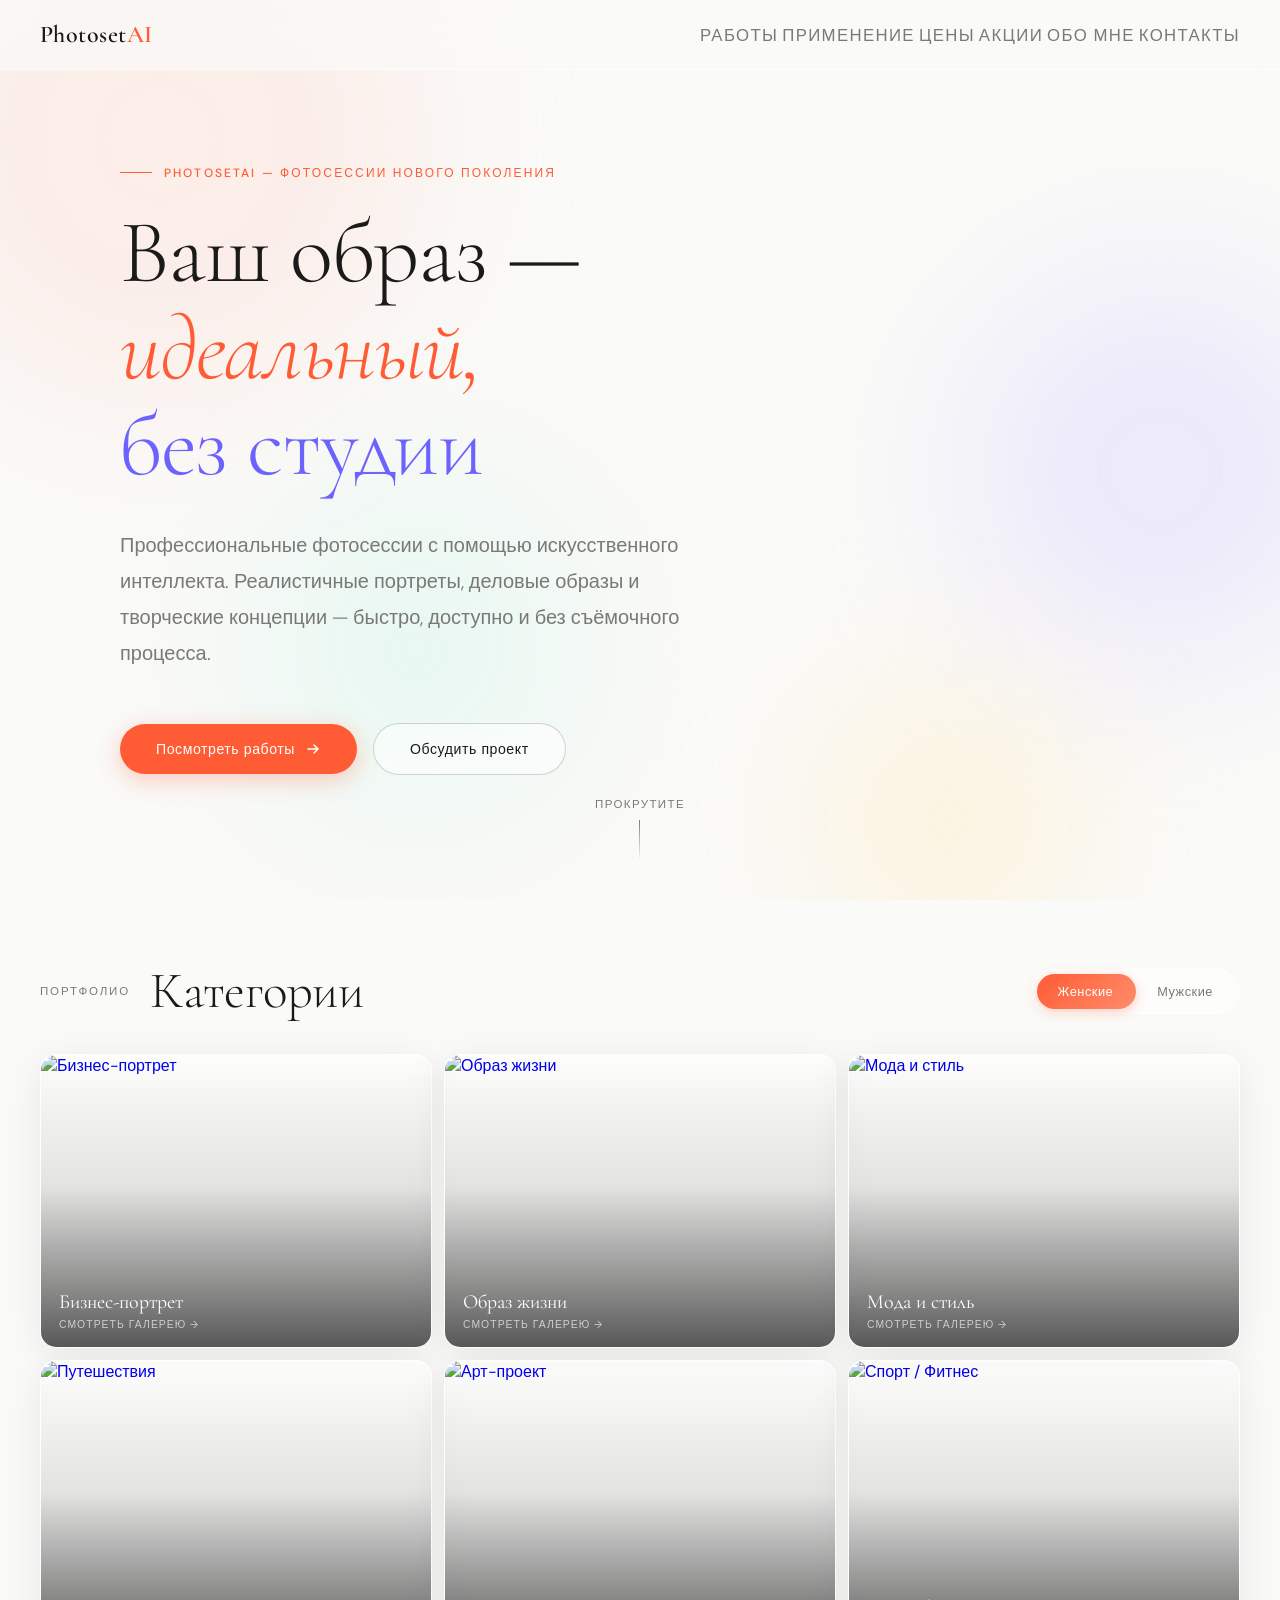
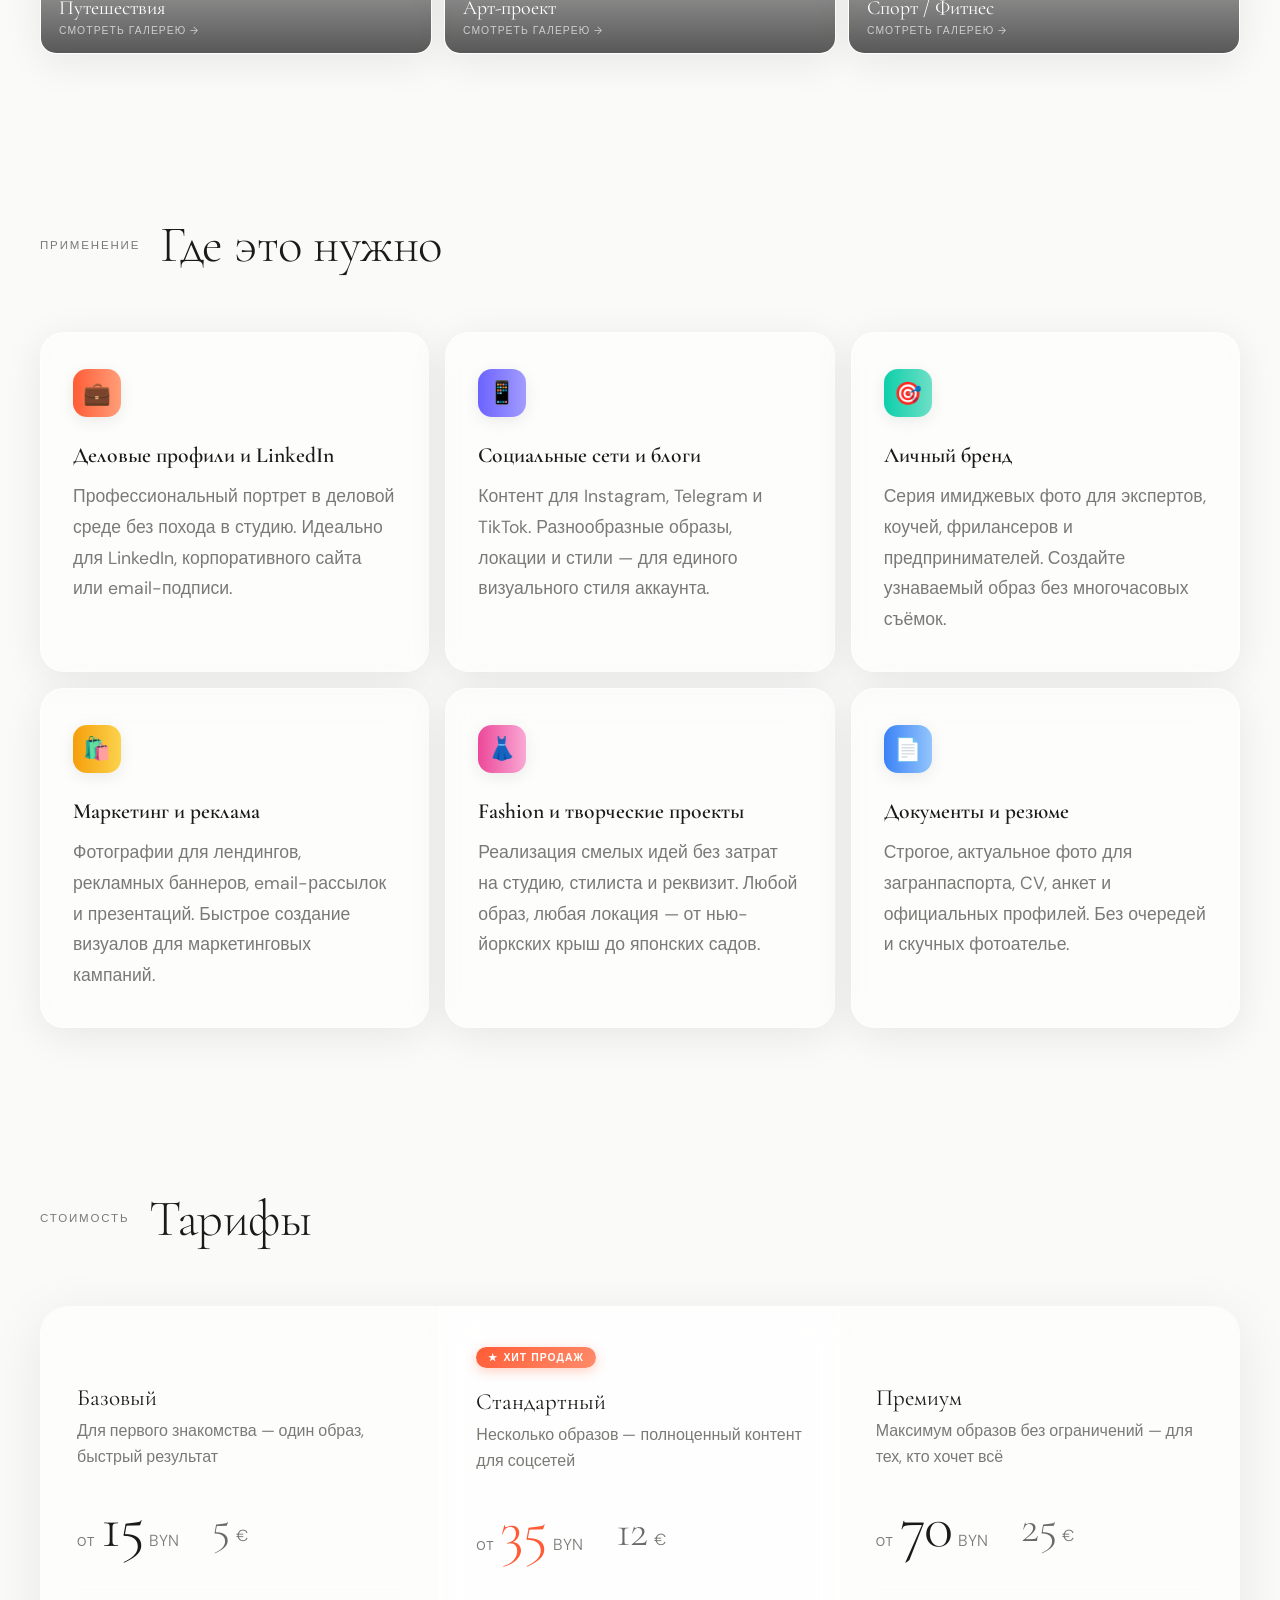
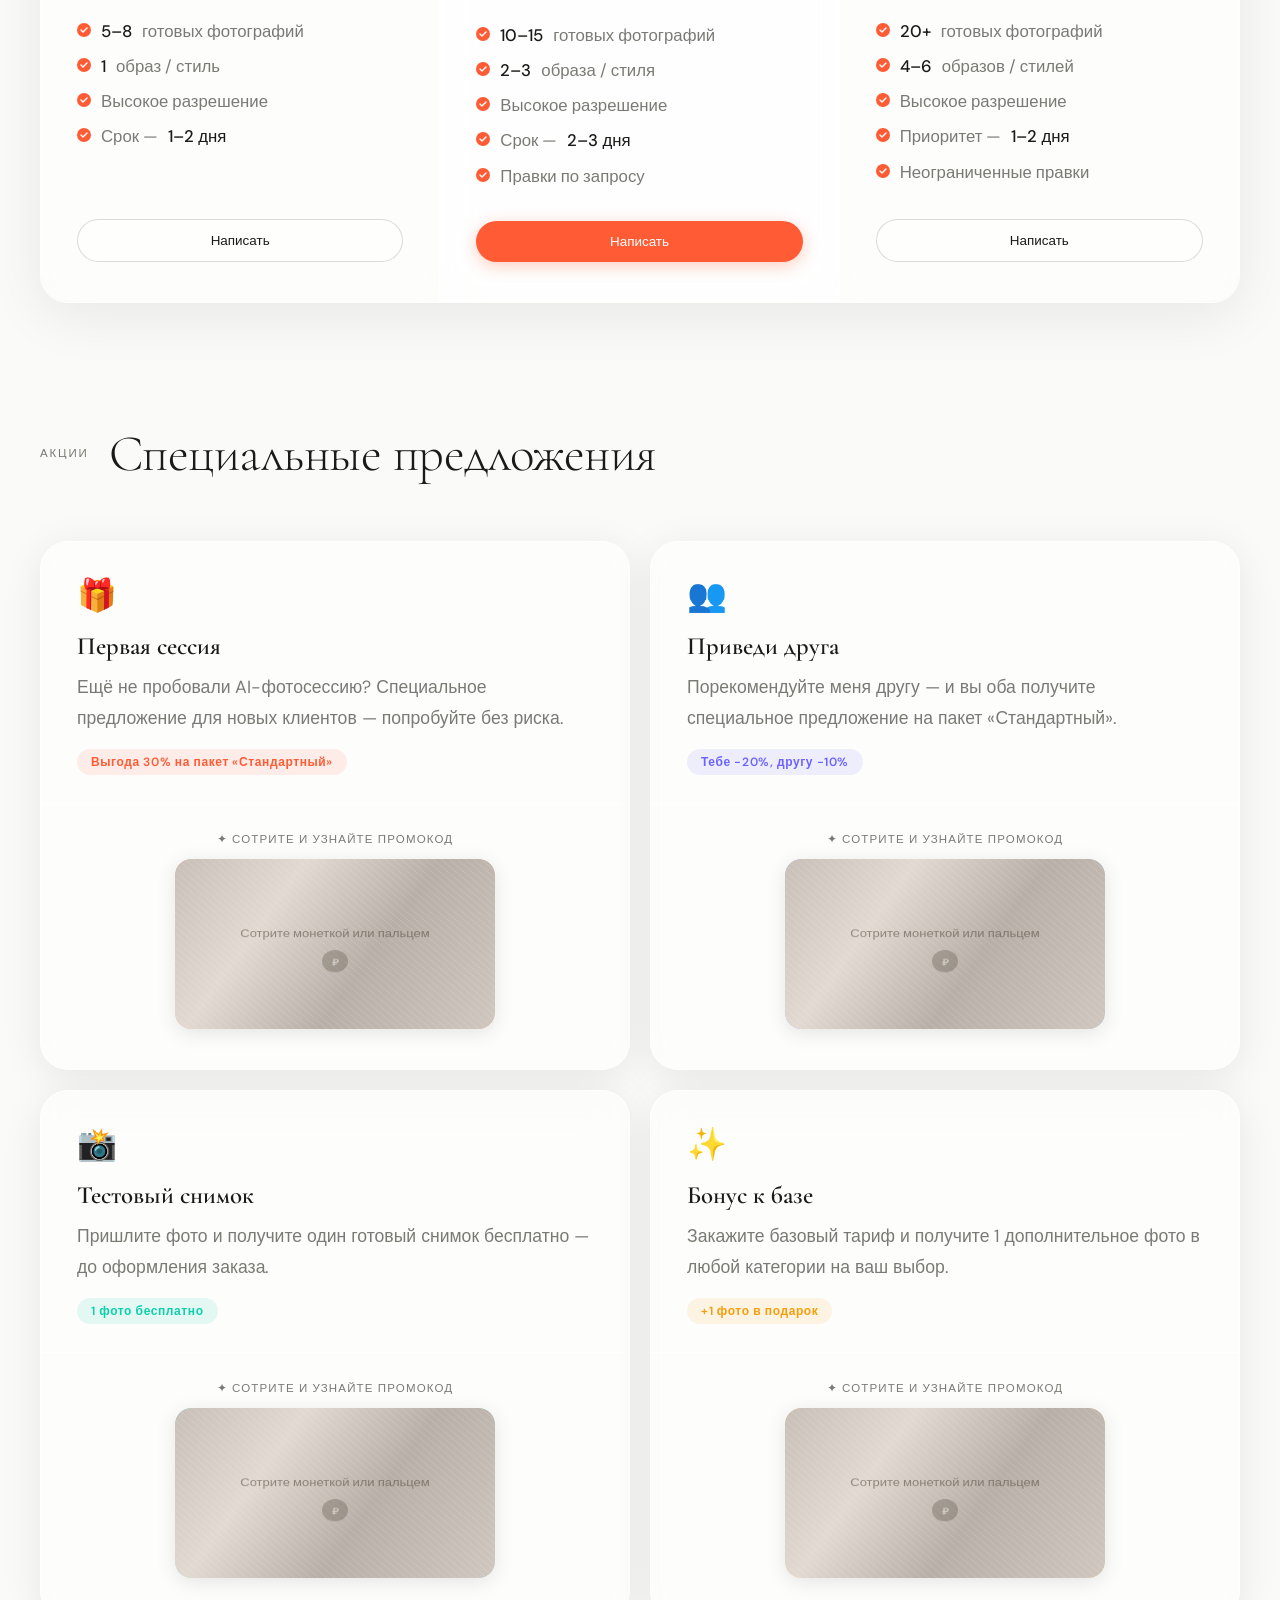
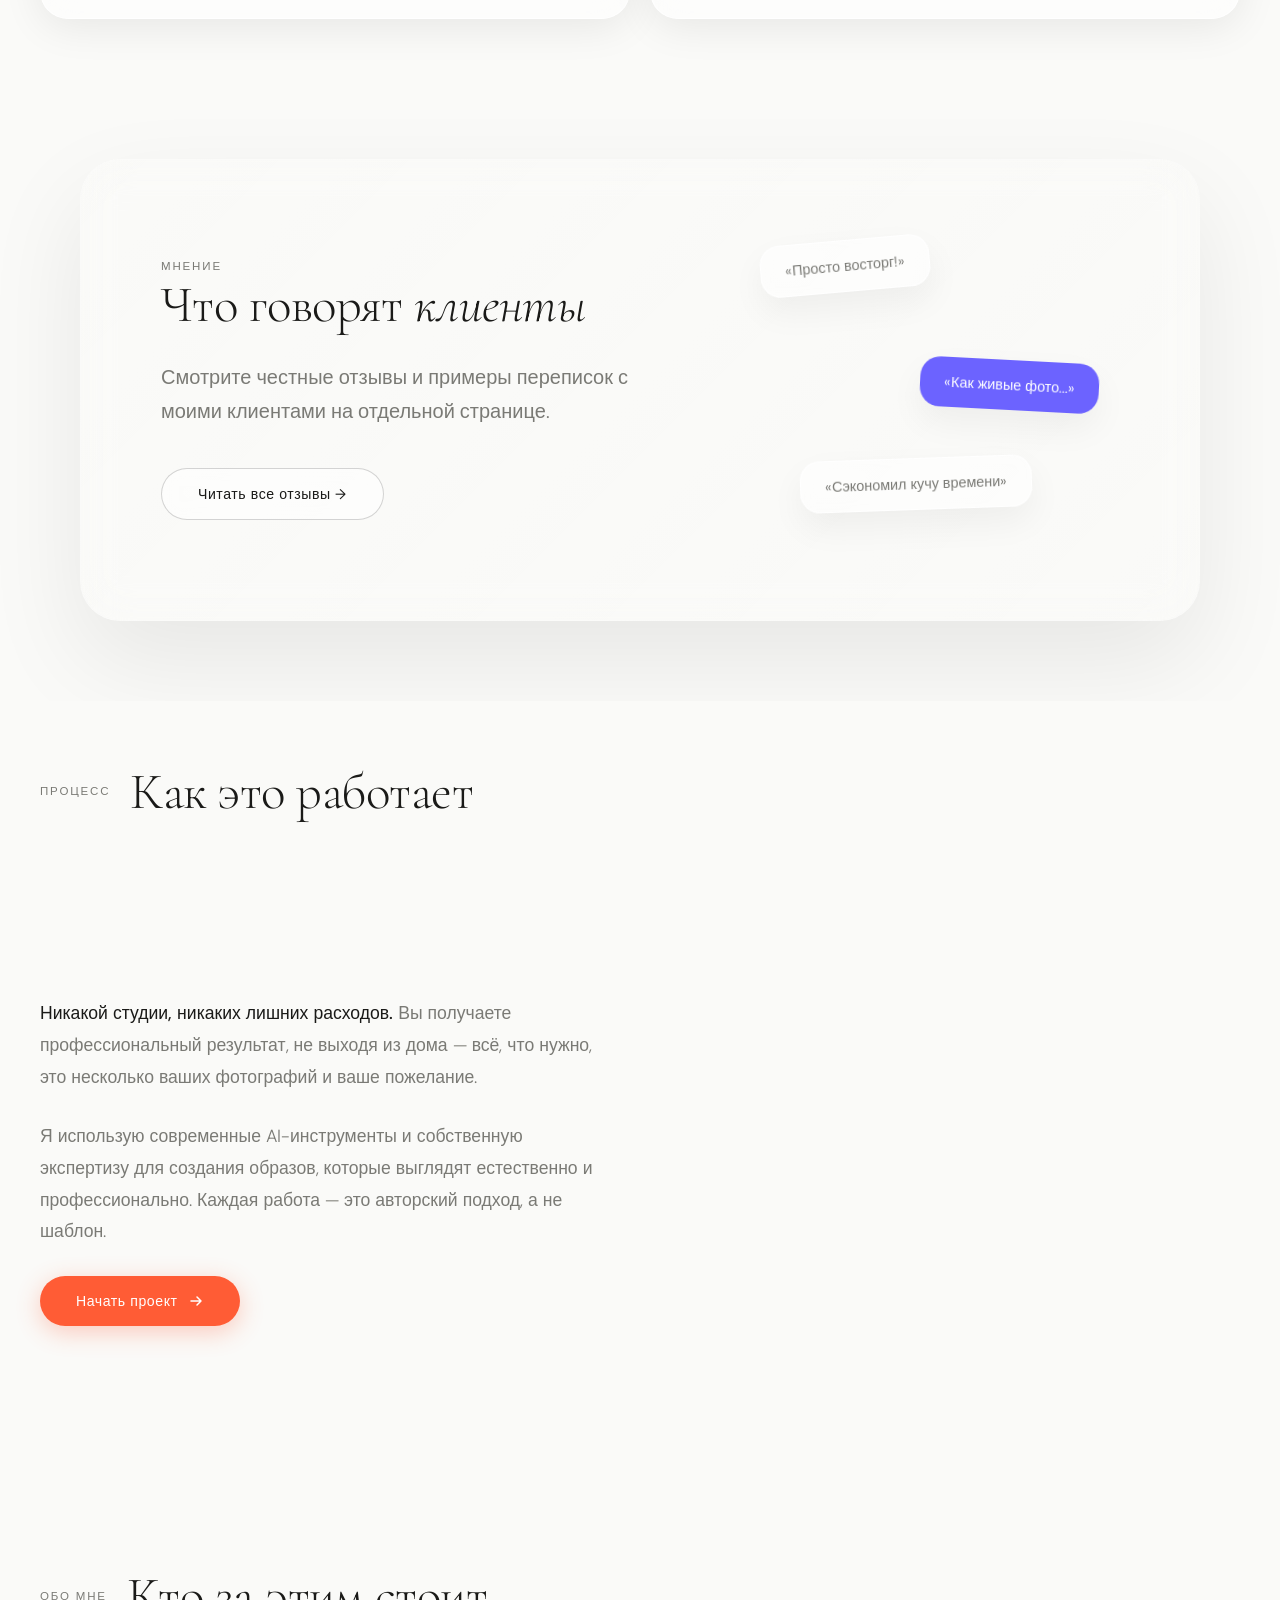
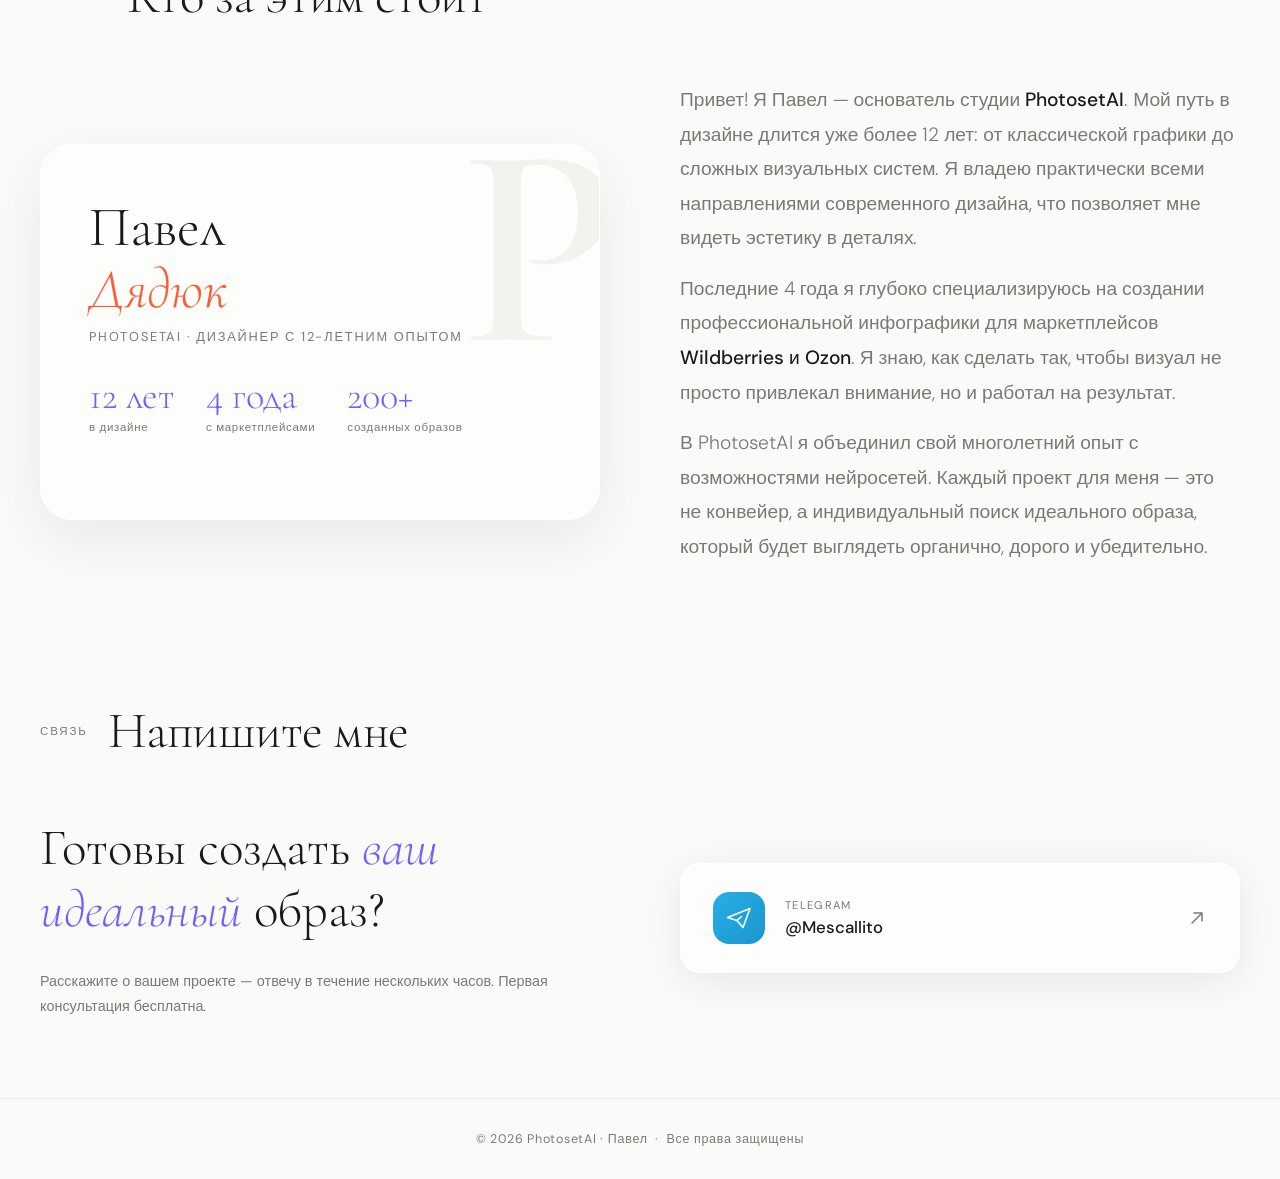
==== index.html @ 1fe77dc2 "Премиальный редизайн блока отзывов и страницы отзывов" ====
<!DOCTYPE html>
<html lang="ru">

<head>
  <meta charset="UTF-8">
  <meta name="viewport" content="width=device-width, initial-scale=1.0">
  <title>PhotosetAI — AI Фотосессии от Павла</title>
  <meta name="color-scheme" content="light dark">
  <link rel="icon" href="favicon.ico">
  <link rel="preconnect" href="https://fonts.googleapis.com">
  <link
    href="https://fonts.googleapis.com/css2?family=Cormorant+Garamond:ital,wght@0,300;0,400;0,600;1,300;1,400&family=DM+Sans:wght@300;400;500&display=swap"
    rel="stylesheet">
    <link rel="preconnect" href="https://i.postimg.cc">
  <link rel="stylesheet" href="assets/css/style.css?v=8">
</head>

<body>

  <div class="blob-wrap">
    <div class="blob blob-1"></div>
    <div class="blob blob-2"></div>
    <div class="blob blob-3"></div>
    <div class="blob blob-4"></div>
  </div>

  <!-- NAV -->
  <nav>
    <div class="nav-logo">Photoset<span>AI</span></div>
    <div class="nav-links">
      <a href="#portfolio">Работы</a>
      <a href="#usecases">Применение</a>
      <a href="#pricing">Цены</a>
      <a href="#promos">Акции</a>
      <a href="#about">Обо мне</a>
      <a href="#contact">Контакты</a>
    </div>
    <button type="button" class="nav-mobile-btn" id="menuBtn" onclick="toggleMenu()" aria-label="Меню">
      <span></span><span></span><span></span>
    </button>
  </nav>
  <!-- Mobile dropdown -->
  <div id="mobileMenu" style="
  display:none; position:fixed; top:65px; left:0; right:0; z-index:99;
  background:rgba(250,250,248,0.96); backdrop-filter:blur(20px);
  border-bottom:1px solid rgba(0,0,0,0.06); padding:20px 24px 28px;
  flex-direction:column; gap:0;
">
    <a href="#portfolio" onclick="toggleMenu()"
      style="display:block;padding:14px 0;border-bottom:1px solid rgba(0,0,0,0.06);font-size:1rem;color:var(--text);text-decoration:none;">Работы</a>
    <a href="#usecases" onclick="toggleMenu()"
      style="display:block;padding:14px 0;border-bottom:1px solid rgba(0,0,0,0.06);font-size:1rem;color:var(--text);text-decoration:none;">Применение</a>
    <a href="#pricing" onclick="toggleMenu()"
      style="display:block;padding:14px 0;border-bottom:1px solid rgba(0,0,0,0.06);font-size:1rem;color:var(--text);text-decoration:none;">Цены</a>
    <a href="#promos" onclick="toggleMenu()"
      style="display:block;padding:14px 0;border-bottom:1px solid rgba(0,0,0,0.06);font-size:1rem;color:var(--text);text-decoration:none;">Акции</a>
    <a href="#about" onclick="toggleMenu()"
      style="display:block;padding:14px 0;border-bottom:1px solid rgba(0,0,0,0.06);font-size:1rem;color:var(--text);text-decoration:none;">Обо
      мне</a>
    <a href="#contact" onclick="toggleMenu()"
      style="display:block;padding:14px 0;font-size:1rem;color:var(--accent);text-decoration:none;font-weight:500;">Контакты</a>
  </div>

  <main>
    <!-- HERO -->
    <section id="hero">
      <div class="hero-label">PhotosetAI — фотосессии нового поколения</div>
      <h1 class="hero-title fade-up d1">
        Ваш образ —<br><em>идеальный,</em><br><span class="accent2">без студии</span>
      </h1>
      <p class="hero-sub fade-up d2">
        Профессиональные фотосессии с помощью искусственного интеллекта. Реалистичные портреты, деловые образы и
        творческие концепции — быстро, доступно и без съёмочного процесса.
      </p>
      <div class="hero-cta fade-up d3">
        <a href="#portfolio" class="btn-primary">
          Посмотреть работы
          <svg width="16" height="16" viewBox="0 0 16 16" fill="none">
            <path d="M3 8h10M9 4l4 4-4 4" stroke="currentColor" stroke-width="1.5" stroke-linecap="round"
              stroke-linejoin="round" />
          </svg>
        </a>
        <a href="#contact" class="btn-secondary">Обсудить проект</a>
      </div>
      <div class="hero-scroll">
        <span>Прокрутите</span>
        <div class="scroll-line"></div>
      </div>
    </section>

    <!-- PORTFOLIO / CATEGORIES -->
    <section id="portfolio">
      <div class="section-header">
        <span class="section-tag">Портфолио</span>
        <h2 class="section-title">Категории</h2>
        <div class="gender-toggle" id="genderToggle">
          <div class="gender-slider" id="genderSlider"></div>
          <button type="button" class="gender-tab active" data-gender="female"
            onclick="switchGender('female')">Женские</button>
          <button type="button" class="gender-tab" data-gender="male" onclick="switchGender('male')">Мужские</button>
        </div>
      </div>

      <div class="gallery-grid">

        <!-- FEMALE PANEL — заглушки, замените src на женские фото -->
        <div class="gender-panel active" id="female-panel" style="display:contents;">

          <a href="category-business.html" class="cat-card">
            <img src="https://i.postimg.cc/CLK9qm11/Woman-pitching-project-202603201323.jpg" alt="Бизнес-портрет">
            <div class="cat-card-label">
              <span class="cat-card-name">Бизнес-портрет</span>
              <span class="cat-card-cta">Смотреть галерею →</span>
            </div>
          </a>

          <a href="category-lifestyle.html" class="cat-card">
            <img src="https://i.postimg.cc/kGjJyGKw/Woman-smelling-flowers-202603201331.jpg" alt="Образ жизни">
            <div class="cat-card-label">
              <span class="cat-card-name">Образ жизни</span>
              <span class="cat-card-cta">Смотреть галерею →</span>
            </div>
          </a>

          <a href="category-fashion.html" class="cat-card">
            <img src="https://i.postimg.cc/CKsPRqjT/Woman-leaning-against-202603201300.jpg" alt="Мода и стиль">
            <div class="cat-card-label">
              <span class="cat-card-name">Мода и стиль</span>
              <span class="cat-card-cta">Смотреть галерею →</span>
            </div>
          </a>

          <a href="category-travel.html" class="cat-card">
            <img src="https://i.postimg.cc/3RY0Sy4L/Woman-touching-red-202603201340.jpg" alt="Путешествия">
            <div class="cat-card-label">
              <span class="cat-card-name">Путешествия</span>
              <span class="cat-card-cta">Смотреть галерею →</span>
            </div>
          </a>

          <a href="category-art.html" class="cat-card">
            <img src="https://i.postimg.cc/8khNkyYj/Woman-scratching-reptilian-202603201346.jpg" alt="Арт-проект">
            <div class="cat-card-label">
              <span class="cat-card-name">Арт-проект</span>
              <span class="cat-card-cta">Смотреть галерею →</span>
            </div>
          </a>

          <a href="category-sport.html" class="cat-card">
            <img src="https://i.postimg.cc/Qtz9XfY0/Woman-jogging-city-202603201353.jpg" alt="Спорт / Фитнес">
            <div class="cat-card-label">
              <span class="cat-card-name">Спорт / Фитнес</span>
              <span class="cat-card-cta">Смотреть галерею →</span>
            </div>
          </a>

        </div>

        <!-- MALE PANEL — реальные фото -->
        <div class="gender-panel" id="male-panel" style="display:none;">

          <a href="category-business-male.html" class="cat-card">
            <img src="https://i.postimg.cc/15bB5Sd8/photo-2026-03-19-12-44-44.jpg" alt="Бизнес-портрет">
            <div class="cat-card-label">
              <span class="cat-card-name">Бизнес-портрет</span>
              <span class="cat-card-cta">Смотреть галерею →</span>
            </div>
          </a>

          <a href="category-lifestyle-male.html" class="cat-card">
            <img src="https://i.postimg.cc/xCqNzJJT/photo-2026-03-19-12-44-52.jpg" alt="Образ жизни">
            <div class="cat-card-label">
              <span class="cat-card-name">Образ жизни</span>
              <span class="cat-card-cta">Смотреть галерею →</span>
            </div>
          </a>

          <a href="category-fashion-male.html" class="cat-card">
            <img src="https://i.postimg.cc/mrLbPvcq/photo-2026-03-19-12-44-25.jpg" alt="Мода и стиль">
            <div class="cat-card-label">
              <span class="cat-card-name">Мода и стиль</span>
              <span class="cat-card-cta">Смотреть галерею →</span>
            </div>
          </a>

          <a href="category-travel-male.html" class="cat-card">
            <img src="https://i.postimg.cc/vTgnpgbv/photo-2026-03-19-12-44-50.jpg" alt="Путешествия">
            <div class="cat-card-label">
              <span class="cat-card-name">Путешествия</span>
              <span class="cat-card-cta">Смотреть галерею →</span>
            </div>
          </a>

          <a href="category-art-male.html" class="cat-card">
            <img src="https://i.postimg.cc/XYhRbtfJ/photo-2026-03-19-12-44-30.jpg" alt="Арт-проект">
            <div class="cat-card-label">
              <span class="cat-card-name">Арт-проект</span>
              <span class="cat-card-cta">Смотреть галерею →</span>
            </div>
          </a>

          <a href="category-sport-male.html" class="cat-card">
            <img src="https://i.postimg.cc/hj0ZfYdm/photo-2026-03-19-12-44-32.jpg" alt="Спорт">
            <div class="cat-card-label">
              <span class="cat-card-name">Спорт / Фитнес</span>
              <span class="cat-card-cta">Смотреть галерею →</span>
            </div>
          </a>

        </div>

      </div>
    </section>

    <!-- USE CASES -->
    <section id="usecases">
      <div class="section-header">
        <span class="section-tag">Применение</span>
        <h2 class="section-title">Где это нужно</h2>
      </div>
      <div class="cases-grid">

        <div class="case-card">
          <div class="case-icon">💼</div>
          <div class="case-name">Деловые профили и LinkedIn</div>
          <p class="case-desc">Профессиональный портрет в деловой среде без похода в студию. Идеально для LinkedIn,
            корпоративного сайта или email-подписи.</p>
        </div>

        <div class="case-card">
          <div class="case-icon">📱</div>
          <div class="case-name">Социальные сети и блоги</div>
          <p class="case-desc">Контент для Instagram, Telegram и TikTok. Разнообразные образы, локации и стили — для
            единого визуального стиля аккаунта.</p>
        </div>

        <div class="case-card">
          <div class="case-icon">🎯</div>
          <div class="case-name">Личный бренд</div>
          <p class="case-desc">Серия имиджевых фото для экспертов, коучей, фрилансеров и предпринимателей. Создайте
            узнаваемый образ без многочасовых съёмок.</p>
        </div>

        <div class="case-card">
          <div class="case-icon">🛍️</div>
          <div class="case-name">Маркетинг и реклама</div>
          <p class="case-desc">Фотографии для лендингов, рекламных баннеров, email-рассылок и презентаций. Быстрое
            создание визуалов для маркетинговых кампаний.</p>
        </div>

        <div class="case-card">
          <div class="case-icon">👗</div>
          <div class="case-name">Fashion и творческие проекты</div>
          <p class="case-desc">Реализация смелых идей без затрат на студию, стилиста и реквизит. Любой образ, любая
            локация — от нью-йоркских крыш до японских садов.</p>
        </div>

        <div class="case-card">
          <div class="case-icon">📄</div>
          <div class="case-name">Документы и резюме</div>
          <p class="case-desc">Строгое, актуальное фото для загранпаспорта, CV, анкет и официальных профилей. Без
            очередей и скучных фотоателье.</p>
        </div>

      </div>
    </section>

    <!-- PRICING -->
    <section id="pricing">
      <div class="section-header">
        <span class="section-tag">Стоимость</span>
        <h2 class="section-title">Тарифы</h2>
      </div>
      <div class="pricing-wrap">
        <div class="pricing-row">

          <div class="tier">
            <div class="tier-spacer"></div>
            <div class="tier-name">Базовый</div>
            <div class="tier-sub">Для первого знакомства — один образ, быстрый результат</div>
            <div class="tier-price-group">
              <div class="tier-main">
                <span class="tier-from">от</span>
                <span class="tier-amount">15</span>
                <span class="tier-currency">BYN</span>
              </div>
              <div class="tier-price-divider"></div>
              <div class="tier-secondary">
                <span class="tier-amount-alt">5</span>
                <span class="tier-currency">€</span>
              </div>
            </div>
            <ul class="tier-features">
              <li><strong>5–8</strong> готовых фотографий</li>
              <li><strong>1</strong> образ / стиль</li>
              <li>Высокое разрешение</li>
              <li>Срок — <strong>1–2 дня</strong></li>
            </ul>
            <a href="https://t.me/Mescallito" target="_blank" class="tier-cta tier-cta-outline">Написать</a>
          </div>

          <div class="tier popular">
            <div class="tier-badge">Хит продаж</div>
            <div class="tier-name">Стандартный</div>
            <div class="tier-sub">Несколько образов — полноценный контент для соцсетей</div>
            <div class="tier-price-group">
              <div class="tier-main">
                <span class="tier-from">от</span>
                <span class="tier-amount">35</span>
                <span class="tier-currency">BYN</span>
              </div>
              <div class="tier-price-divider"></div>
              <div class="tier-secondary">
                <span class="tier-amount-alt">12</span>
                <span class="tier-currency">€</span>
              </div>
            </div>
            <ul class="tier-features">
              <li><strong>10–15</strong> готовых фотографий</li>
              <li><strong>2–3</strong> образа / стиля</li>
              <li>Высокое разрешение</li>
              <li>Срок — <strong>2–3 дня</strong></li>
              <li>Правки по запросу</li>
            </ul>
            <a href="https://t.me/Mescallito" target="_blank" class="tier-cta tier-cta-fill">Написать</a>
          </div>

          <div class="tier">
            <div class="tier-spacer"></div>
            <div class="tier-name">Премиум</div>
            <div class="tier-sub">Максимум образов без ограничений — для тех, кто хочет всё</div>
            <div class="tier-price-group">
              <div class="tier-main">
                <span class="tier-from">от</span>
                <span class="tier-amount">70</span>
                <span class="tier-currency">BYN</span>
              </div>
              <div class="tier-price-divider"></div>
              <div class="tier-secondary">
                <span class="tier-amount-alt">25</span>
                <span class="tier-currency">€</span>
              </div>
            </div>
            <ul class="tier-features">
              <li><strong>20+</strong> готовых фотографий</li>
              <li><strong>4–6</strong> образов / стилей</li>
              <li>Высокое разрешение</li>
              <li>Приоритет — <strong>1–2 дня</strong></li>
              <li>Неограниченные правки</li>
            </ul>
            <a href="https://t.me/Mescallito" target="_blank" class="tier-cta tier-cta-outline">Написать</a>
          </div>

        </div>
      </div>
    </section>

    <!-- PROMOS / SCRATCH CARDS -->
    <section id="promos">
      <div class="section-header">
        <span class="section-tag">Акции</span>
        <h2 class="section-title">Специальные предложения</h2>
      </div>
      <div class="scratch-grid">

        <div class="scratch-card">
          <div class="scratch-info">
            <span class="scratch-icon">🎁</span>
            <div class="scratch-title">Первая сессия</div>
            <p class="scratch-desc">Ещё не пробовали AI-фотосессию? Специальное предложение для новых клиентов — попробуйте без риска.
            </p>
            <span class="scratch-badge">Выгода 30% на пакет «Стандартный»</span>
          </div>
          <div class="scratch-zone">
            <span class="scratch-hint">✦ Сотрите и узнайте промокод</span>
            <div class="scratch-canvas-wrap" data-code="FIRST30">
              <div class="scratch-reveal">
                <span class="scratch-reveal-label">Ваш промокод</span>
                <span class="scratch-reveal-code">FIRST30</span>
                <span class="scratch-reveal-sub">Отправьте мне в Telegram</span>
                <button class="copy-btn" onclick="copyCode(this,'FIRST30')">
                  <svg width="13" height="13" viewBox="0 0 13 13" fill="none">
                    <rect x="4" y="4" width="8" height="8" rx="1.5" stroke="currentColor" stroke-width="1.3" />
                    <path d="M1 9V2a1 1 0 011-1h7" stroke="currentColor" stroke-width="1.3" stroke-linecap="round" />
                  </svg>
                  Скопировать
                </button>
              </div>
              <canvas class="scratch-canvas"></canvas>
            </div>
            <span class="scratch-done-msg">🎉 Промокод открыт! Отправьте его в Telegram при заказе</span>
          </div>
        </div>

        <div class="scratch-card">
          <div class="scratch-info">
            <span class="scratch-icon">👥</span>
            <div class="scratch-title">Приведи друга</div>
            <p class="scratch-desc">Порекомендуйте меня другу — и вы оба получите специальное предложение на пакет «Стандартный».</p>
            <span class="scratch-badge">Тебе −20%, другу −10%</span>
          </div>
          <div class="scratch-zone">
            <span class="scratch-hint">✦ Сотрите и узнайте промокод</span>
            <div class="scratch-canvas-wrap" data-code="FRIEND20">
              <div class="scratch-reveal">
                <span class="scratch-reveal-label">Ваш промокод</span>
                <span class="scratch-reveal-code">FRIEND20</span>
                <span class="scratch-reveal-sub">Отправьте мне в Telegram</span>
                <button class="copy-btn" onclick="copyCode(this,'FRIEND20')">
                  <svg width="13" height="13" viewBox="0 0 13 13" fill="none">
                    <rect x="4" y="4" width="8" height="8" rx="1.5" stroke="currentColor" stroke-width="1.3" />
                    <path d="M1 9V2a1 1 0 011-1h7" stroke="currentColor" stroke-width="1.3" stroke-linecap="round" />
                  </svg>
                  Скопировать
                </button>
              </div>
              <canvas class="scratch-canvas"></canvas>
            </div>
            <span class="scratch-done-msg">🎉 Промокод открыт! Отправьте его в Telegram при заказе</span>
          </div>
        </div>

        <div class="scratch-card">
          <div class="scratch-info">
            <span class="scratch-icon">📸</span>
            <div class="scratch-title">Тестовый снимок</div>
            <p class="scratch-desc">Пришлите фото и получите один готовый снимок бесплатно — до оформления заказа.</p>
            <span class="scratch-badge">1 фото бесплатно</span>
          </div>
          <div class="scratch-zone">
            <span class="scratch-hint">✦ Сотрите и узнайте промокод</span>
            <div class="scratch-canvas-wrap" data-code="TESTSHOT">
              <div class="scratch-reveal">
                <span class="scratch-reveal-label">Ваш промокод</span>
                <span class="scratch-reveal-code">TESTSHOT</span>
                <span class="scratch-reveal-sub">Отправьте мне в Telegram</span>
                <button class="copy-btn" onclick="copyCode(this,'TESTSHOT')">
                  <svg width="13" height="13" viewBox="0 0 13 13" fill="none">
                    <rect x="4" y="4" width="8" height="8" rx="1.5" stroke="currentColor" stroke-width="1.3" />
                    <path d="M1 9V2a1 1 0 011-1h7" stroke="currentColor" stroke-width="1.3" stroke-linecap="round" />
                  </svg>
                  Скопировать
                </button>
              </div>
              <canvas class="scratch-canvas"></canvas>
            </div>
            <span class="scratch-done-msg">🎉 Промокод открыт! Отправьте его в Telegram при заказе</span>
          </div>
        </div>

        <div class="scratch-card">
          <div class="scratch-info">
            <span class="scratch-icon">✨</span>
            <div class="scratch-title">Бонус к базе</div>
            <p class="scratch-desc">Закажите базовый тариф и получите 1 дополнительное фото в любой категории на ваш выбор.</p>
            <span class="scratch-badge">+1 фото в подарок</span>
          </div>
          <div class="scratch-zone">
            <span class="scratch-hint">✦ Сотрите и узнайте промокод</span>
            <div class="scratch-canvas-wrap" data-code="EXTRA1">
              <div class="scratch-reveal">
                <span class="scratch-reveal-label">Ваш промокод</span>
                <span class="scratch-reveal-code">EXTRA1</span>
                <span class="scratch-reveal-sub">Отправьте мне в Telegram</span>
                <button class="copy-btn" onclick="copyCode(this,'EXTRA1')">
                  <svg width="13" height="13" viewBox="0 0 13 13" fill="none">
                    <rect x="4" y="4" width="8" height="8" rx="1.5" stroke="currentColor" stroke-width="1.3" />
                    <path d="M1 9V2a1 1 0 011-1h7" stroke="currentColor" stroke-width="1.3" stroke-linecap="round" />
                  </svg>
                  Скопировать
                </button>
              </div>
              <canvas class="scratch-canvas"></canvas>
            </div>
            <span class="scratch-done-msg">🎉 Промокод открыт! Отправьте его в Telegram при заказе</span>
          </div>
        </div>

      </div>
    </section>

    <!-- REVIEWS CTA -->
    <section id="reviews-cta">
      <div class="reviews-cta-card">
        <div class="reviews-cta-content">
          <div class="section-tag">Мнение</div>
          <h2 class="section-title">Что говорят <em>клиенты</em></h2>
          <p class="reviews-cta-desc">Смотрите честные отзывы и примеры переписок с моими клиентами на отдельной странице.</p>
          <a href="reviews.html" class="btn-secondary">Читать все отзывы →</a>
        </div>
        <div class="reviews-cta-visual">
          <div class="chat-decor">«Просто восторг!»</div>
          <div class="chat-decor">«Как живые фото...»</div>
          <div class="chat-decor">«Сэкономил кучу времени»</div>
        </div>
      </div>
    </section>

    <!-- PROCESS -->
    <section id="process">
      <div class="section-header">
        <span class="section-tag">Процесс</span>
        <h2 class="section-title">Как это работает</h2>
      </div>
      <div class="process-inner">
        <div class="process-text">
          <p>
            <strong>Никакой студии, никаких лишних расходов.</strong> Вы получаете профессиональный результат, не выходя
            из дома — всё, что нужно, это несколько ваших фотографий и ваше пожелание.
          </p>
          <p>
            Я использую современные AI-инструменты и собственную экспертизу для создания образов, которые выглядят
            естественно и профессионально. Каждая работа — это авторский подход, а не шаблон.
          </p>
          <a href="#contact" class="btn-primary" style="display:inline-flex;width:fit-content">
            Начать проект
            <svg width="16" height="16" viewBox="0 0 16 16" fill="none">
              <path d="M3 8h10M9 4l4 4-4 4" stroke="currentColor" stroke-width="1.5" stroke-linecap="round"
                stroke-linejoin="round" />
            </svg>
          </a>
        </div>
        <div class="steps">
          <div class="step">
            <span class="step-num">01</span>
            <div class="step-content">
              <h4>Пришлите фото и ТЗ</h4>
              <p>Несколько ваших фотографий хорошего качества и описание желаемого результата — стиль, настроение, цель.
              </p>
            </div>
          </div>
          <div class="step">
            <span class="step-num">02</span>
            <div class="step-content">
              <h4>Обсуждаем концепцию</h4>
              <p>Вместе уточняем детали: образ, фон, одежда, освещение. Я предложу варианты, вы выберете направление.
              </p>
            </div>
          </div>
          <div class="step">
            <span class="step-num">03</span>
            <div class="step-content">
              <h4>Создаю фотосессию</h4>
              <p>Генерация и ручная обработка. Работаю до тех пор, пока результат не будет вас устраивать.</p>
            </div>
          </div>
          <div class="step">
            <span class="step-num">04</span>
            <div class="step-content">
              <h4>Получаете готовые фото</h4>
              <p>Финальные изображения в высоком разрешении, готовые к публикации или печати.</p>
            </div>
          </div>
        </div>
      </div>
    </section>

    <!-- ABOUT -->
    <section id="about">
      <div class="section-header">
        <span class="section-tag">Обо мне</span>
        <h2 class="section-title">Кто за этим стоит</h2>
      </div>
      <div class="about-inner">
        <div class="about-visual">
          <div class="about-card">
            <div class="about-name">Павел<br><span>Дядюк</span></div>
            <div class="about-role">PhotosetAI · Дизайнер с 12-летним опытом</div>
            <div class="about-stats">
              <div>
                <div class="stat-val">12 лет</div>
                <div class="stat-label">в дизайне</div>
              </div>
              <div>
                <div class="stat-val">4 года</div>
                <div class="stat-label">с маркетплейсами</div>
              </div>
              <div>
                <div class="stat-val">200+</div>
                <div class="stat-label">созданных образов</div>
              </div>
            </div>
          </div>
        </div>
        <div class="about-text">
          <p>
            Привет! Я Павел — основатель студии <strong>PhotosetAI</strong>. Мой путь в дизайне длится уже более 12 лет: от классической графики до сложных визуальных систем. Я владею практически всеми направлениями современного дизайна, что позволяет мне видеть эстетику в деталях.
          </p>
          <p>
            Последние 4 года я глубоко специализируюсь на создании профессиональной инфографики для маркетплейсов <strong>Wildberries и Ozon</strong>. Я знаю, как сделать так, чтобы визуал не просто привлекал внимание, но и работал на результат.
          </p>
          <p>
            В PhotosetAI я объединил свой многолетний опыт с возможностями нейросетей. Каждый проект для меня — это не конвейер, а индивидуальный поиск идеального образа, который будет выглядеть органично, дорого и убедительно.
          </p>
        </div>
      </div>
    </section>

    <!-- CONTACT -->
    <section id="contact">
      <div class="section-header">
        <span class="section-tag">Связь</span>
        <h2 class="section-title">Напишите мне</h2>
      </div>
      <div class="contact-inner">
        <div>
          <p class="contact-tagline">Готовы создать <em>ваш идеальный</em> образ?</p>
          <p class="contact-note">Расскажите о вашем проекте — отвечу в течение нескольких часов. Первая консультация
            бесплатна.</p>
        </div>
        <div class="contact-cards">

          <a href="https://t.me/Mescallito" class="contact-card" target="_blank">
            <div class="contact-icon icon-tg">
              <svg width="26" height="22" viewBox="0 0 26 22" fill="none" xmlns="http://www.w3.org/2000/svg">
                <path d="M1.5 10.5L24 1.5L17 20.5L11 13.5L1.5 10.5Z" stroke="white" stroke-width="1.6"
                  stroke-linejoin="round" />
                <path d="M11 13.5L15.5 9.5" stroke="white" stroke-width="1.6" stroke-linecap="round" />
              </svg>
            </div>
            <div class="contact-info">
              <div class="contact-label">Telegram</div>
              <div class="contact-value">@Mescallito</div>
            </div>
            <svg class="contact-arrow" width="20" height="20" viewBox="0 0 20 20" fill="none">
              <path d="M5 15L15 5M15 5H7M15 5v8" stroke="currentColor" stroke-width="1.5" stroke-linecap="round"
                stroke-linejoin="round" />
            </svg>
          </a>

        </div>
      </div>
    </section>

  </main>
  <!-- FOOTER -->
  <footer>
    © 2026 PhotosetAI · Павел &nbsp;·&nbsp; Все права защищены
  </footer>

  <!-- Scroll reveal -->
  <!-- LIGHTBOX -->
  <div id="lightbox" class="lightbox">
    <div class="lightbox-overlay" id="lightboxOverlay"></div>
    <div class="lightbox-content">
      <img id="lightboxImg" src="" alt="Fullscreen Review">
      <button class="lightbox-close" id="lightboxClose">&times;</button>
    </div>
  </div>

  <script src="assets/js/main.js"></script>
</body>

</html>
---- assets/css/style.css ----
:root {
    --white: #FAFAF8;
    --off-white: #F4F2EE;
    --text: #1a1a18;
    --muted: #7a7a75;
    --accent: #FF5C35;
    --accent2: #6C63FF;
    --glass-bg: rgba(255,255,255,0.55);
    --glass-border: rgba(255,255,255,0.75);
    --glass-shadow: 0 8px 40px rgba(0,0,0,0.08);
  }

  *, *::before, *::after { box-sizing: border-box; margin: 0; padding: 0; }

  html { scroll-behavior: smooth; }

  body {
    font-family: 'DM Sans', sans-serif;
    background: var(--white);
    color: var(--text);
    overflow-x: hidden;
  }

  /* ── BG BLOBS ── */
  .blob-wrap {
    position: fixed; inset: 0; pointer-events: none; z-index: 0; overflow: hidden;
  }
  .blob {
    position: absolute; border-radius: 50%; filter: blur(80px); opacity: 0.35;
    animation: drift 18s ease-in-out infinite alternate;
  }
  .blob-1 { width: 520px; height: 520px; background: #FFD6CC; top: -120px; left: -100px; animation-delay: 0s; }
  .blob-2 { width: 400px; height: 400px; background: #D4CCFF; top: 30%; right: -80px; animation-delay: -6s; }
  .blob-3 { width: 320px; height: 320px; background: #C8F5E8; bottom: 10%; left: 20%; animation-delay: -12s; }
  .blob-4 { width: 280px; height: 280px; background: #FFE8B0; bottom: -60px; right: 15%; animation-delay: -4s; }

  @keyframes drift {
    0%   { transform: translate(0, 0) scale(1); }
    100% { transform: translate(40px, 30px) scale(1.08); }
  }

  /* ── LAYOUT HELPERS ── */
  section { position: relative; z-index: 1; }
  .container { max-width: 1120px; margin: 0 auto; padding: 0 40px; }

  /* ── NAV ── */
  nav {
    position: fixed; top: 0; left: 0; right: 0; z-index: 100;
    padding: 20px 40px;
    display: flex; align-items: center; justify-content: space-between;
    background: rgba(250,250,248,0.7);
    backdrop-filter: blur(18px);
    -webkit-backdrop-filter: blur(18px);
    border-bottom: 1px solid rgba(255,255,255,0.6);
  }
  .nav-logo {
    font-family: 'Cormorant Garamond', serif;
    font-size: 1.5rem; font-weight: 600; letter-spacing: 0.02em;
    color: var(--text);
  }
  .nav-logo span { color: var(--accent); }
  .nav-mobile-btn { display: none; }
  .nav-links a {
    font-size: 1.05rem; letter-spacing: 0.08em; text-transform: uppercase;
    color: var(--muted); text-decoration: none; transition: color 0.2s;
  }
  .nav-links a:hover { color: var(--accent); }

  /* ── HERO ── */
  #hero {
    min-height: 100vh;
    display: flex; flex-direction: column; justify-content: center;
    padding: 120px 40px 80px;
    max-width: 1120px; margin: 0 auto;
  }
  .hero-label {
    font-size: 0.75rem; letter-spacing: 0.18em; text-transform: uppercase;
    color: var(--accent); font-weight: 500; margin-bottom: 24px;
    display: flex; align-items: center; gap: 12px;
  }
  .hero-label::before {
    content: ''; display: block; width: 32px; height: 1px; background: var(--accent);
  }
  .hero-title {
    font-family: 'Cormorant Garamond', serif;
    font-size: clamp(3.2rem, 7vw, 6.5rem);
    font-weight: 300; line-height: 1.08; letter-spacing: -0.01em;
    margin-bottom: 32px; max-width: 820px;
  }
  .hero-title em { font-style: italic; color: var(--accent); }
  .hero-title .accent2 { color: var(--accent2); }
  .hero-sub {
    font-size: 1.25rem; color: var(--muted); line-height: 1.8;
    max-width: 580px; margin-bottom: 52px; font-weight: 300;
  }
  .hero-cta {
    display: flex; gap: 16px; flex-wrap: wrap; align-items: center;
  }
  .btn-primary {
    display: inline-flex; align-items: center; gap: 10px;
    padding: 16px 36px; border-radius: 100px;
    background: var(--accent); color: #fff;
    font-size: 0.88rem; letter-spacing: 0.04em; font-weight: 500;
    text-decoration: none; transition: transform 0.2s, box-shadow 0.2s;
    box-shadow: 0 6px 24px rgba(255,92,53,0.3);
  }
  .btn-primary:hover { transform: translateY(-2px); box-shadow: 0 10px 30px rgba(255,92,53,0.4); }
  .btn-secondary {
    display: inline-flex; align-items: center; gap: 10px;
    padding: 16px 36px; border-radius: 100px;
    border: 1px solid rgba(26,26,24,0.18); color: var(--text);
    font-size: 0.88rem; letter-spacing: 0.04em; font-weight: 400;
    text-decoration: none; transition: border-color 0.2s, background 0.2s;
    background: rgba(255,255,255,0.5); backdrop-filter: blur(10px);
  }
  .btn-secondary:hover { border-color: var(--accent2); background: rgba(108,99,255,0.06); }
  .hero-scroll {
    position: absolute; bottom: 40px; left: 50%; transform: translateX(-50%);
    font-size: 0.72rem; letter-spacing: 0.12em; color: var(--muted); text-transform: uppercase;
    display: flex; flex-direction: column; align-items: center; gap: 8px;
  }
  .scroll-line {
    width: 1px; height: 40px;
    background: linear-gradient(to bottom, var(--muted), transparent);
    animation: scrolldown 2s ease-in-out infinite;
  }
  @keyframes scrolldown { 0%,100%{opacity:0.3;transform:scaleY(1)} 50%{opacity:1;transform:scaleY(1.15)} }

  /* ── CATEGORIES ── */
  #portfolio { padding: 60px 0; }
  .section-header {
    display: flex; align-items: center; gap: 20px;
    margin-bottom: 0; padding: 0 40px;
    flex-wrap: wrap;
  }
  .section-header .section-tag { align-self: center; }
  .section-header .section-title { align-self: center; }
  .section-tag {
    font-size: 0.72rem; letter-spacing: 0.16em; text-transform: uppercase;
    color: var(--muted); font-weight: 500;
    font-family: 'DM Sans', sans-serif;
  }
  .section-title {
    font-family: 'Cormorant Garamond', serif;
    font-size: clamp(2rem, 4vw, 3.2rem);
    font-weight: 300; letter-spacing: -0.01em;
    color: var(--text);
  }

  /* Gender toggle */
  .gender-toggle {
    display: flex; align-items: center;
    margin-left: auto;
    background: var(--glass-bg);
    backdrop-filter: blur(16px); -webkit-backdrop-filter: blur(16px);
    border: 1px solid var(--glass-border);
    border-radius: 100px; padding: 4px;
    position: relative;
  }
  .gender-tab {
    padding: 9px 22px; border-radius: 100px;
    font-size: 0.8rem; font-weight: 500; letter-spacing: 0.04em;
    font-family: 'DM Sans', sans-serif;
    cursor: pointer; color: var(--muted);
    transition: color 0.25s; position: relative; z-index: 1;
    user-select: none;
  }
  .gender-tab.active { color: #fff; }
  .gender-slider {
    position: absolute; top: 4px; bottom: 4px; border-radius: 100px;
    background: linear-gradient(135deg, var(--accent), #FF8C6B);
    box-shadow: 0 3px 12px rgba(255,92,53,0.3);
    transition: left 0.3s cubic-bezier(0.22,1,0.36,1), width 0.3s cubic-bezier(0.22,1,0.36,1);
    z-index: 0;
  }

  /* 6 equal columns — compact landscape cards */
  .gallery-grid {
    display: grid;
    grid-template-columns: repeat(3, 1fr);
    gap: 12px;
    padding: 0 40px;
    margin-top: 32px;
  }

  /* Category card — landscape 4:3 ratio, not full-height portrait */
  .cat-card {
    border-radius: 16px; overflow: hidden;
    position: relative; cursor: pointer;
    aspect-ratio: 4 / 3;
    display: block; text-decoration: none;
    background: var(--glass-bg);
    border: 1px solid var(--glass-border);
    box-shadow: var(--glass-shadow);
    transition: transform 0.36s cubic-bezier(0.22,1,0.36,1), box-shadow 0.36s;
  }
  .cat-card:hover {
    transform: translateY(-6px);
    box-shadow: 0 22px 60px rgba(0,0,0,0.16);
  }
  .cat-card img {
    position: absolute; inset: 0;
    width: 100%; height: 100%; object-fit: cover; display: block;
    transition: transform 0.55s cubic-bezier(0.22,1,0.36,1);
  }
  .cat-card:hover img { transform: scale(1.06); }
  .cat-card::after {
    content: '';
    position: absolute; inset: 0;
    background: linear-gradient(to top, rgba(0,0,0,0.65) 0%, rgba(0,0,0,0.1) 55%, transparent 100%);
    z-index: 1;
  }
  .cat-card-label {
    position: absolute; bottom: 0; left: 0; right: 0;
    z-index: 2; padding: 20px 18px 16px;
    display: flex; flex-direction: column; gap: 4px;
  }
  .cat-card-name {
    font-family: 'Cormorant Garamond', serif;
    font-size: 1.25rem; font-weight: 400; color: #fff;
    line-height: 1.2;
  }
  .cat-card-cta {
    display: inline-flex; align-items: center; gap: 6px;
    font-size: 0.65rem; letter-spacing: 0.1em; text-transform: uppercase;
    color: rgba(255,255,255,0.65);
    transition: color 0.2s, gap 0.2s;
    font-family: 'DM Sans', sans-serif;
  }
  .cat-card:hover .cat-card-cta { color: #fff; gap: 10px; }

  /* placeholder for empty cat */
  .cat-card .cat-placeholder {
    position: absolute; inset: 0;
    background: linear-gradient(145deg, #f0ede8, #e2ddd6);
    display: flex; align-items: center; justify-content: center;
    color: var(--muted);
  }

  /* Gender panel show/hide */
  .gender-panel { display: none; }
  .gender-panel.active { display: contents; }

  /* ── USE CASES ── */
  #usecases { padding: 100px 0; background: transparent; }
  .cases-grid {
    display: grid; grid-template-columns: repeat(3, 1fr);
    gap: 16px; padding: 0 40px;
    margin-top: 56px;
  }
  .case-card {
    background: var(--glass-bg);
    backdrop-filter: blur(18px);
    -webkit-backdrop-filter: blur(18px);
    border: 1px solid var(--glass-border);
    border-radius: 24px;
    padding: 36px 32px;
    box-shadow: var(--glass-shadow);
    transition: transform 0.3s, box-shadow 0.3s;
    position: relative; overflow: hidden;
  }
  .case-card::before {
    content: '';
    position: absolute; top: 0; left: 0; right: 0; height: 3px;
    background: var(--grad);
    opacity: 0; transition: opacity 0.3s;
  }
  .case-card:hover { transform: translateY(-4px); box-shadow: 0 16px 50px rgba(0,0,0,0.1); }
  .case-card:hover::before { opacity: 1; }
  .case-card:nth-child(1) { --grad: linear-gradient(90deg, #FF5C35, #FF9F7A); }
  .case-card:nth-child(2) { --grad: linear-gradient(90deg, #6C63FF, #A29CFF); }
  .case-card:nth-child(3) { --grad: linear-gradient(90deg, #0DCFAA, #6EDFC6); }
  .case-card:nth-child(4) { --grad: linear-gradient(90deg, #F59E0B, #FCD34D); }
  .case-card:nth-child(5) { --grad: linear-gradient(90deg, #EC4899, #F9A8D4); }
  .case-card:nth-child(6) { --grad: linear-gradient(90deg, #3B82F6, #93C5FD); }
  .case-icon {
    width: 48px; height: 48px; border-radius: 14px;
    display: flex; align-items: center; justify-content: center;
    font-size: 1.4rem; margin-bottom: 24px;
    background: var(--grad);
    box-shadow: 0 4px 16px rgba(0,0,0,0.08);
  }
  .case-name {
    font-family: 'Cormorant Garamond', serif;
    font-size: 1.35rem; font-weight: 600; margin-bottom: 12px;
    line-height: 1.3;
  }
  .case-desc { font-size: 1.1rem; color: var(--muted); line-height: 1.75; }

  /* ── PROCESS ── */
  #process { padding: 60px 0; }
  .process-inner {
    display: grid; grid-template-columns: 1fr 1fr; gap: 80px;
    align-items: center; padding: 0 40px;
    margin-top: 56px;
  }
  .process-text p {
    font-size: 1.1rem; color: var(--muted); line-height: 1.8;
    margin-bottom: 28px; font-weight: 300;
  }
  .process-text strong { color: var(--text); font-weight: 500; }
  .steps {
    display: flex; flex-direction: column; gap: 0;
  }
  .step {
    display: flex; gap: 24px; align-items: flex-start;
    padding: 28px 0; border-bottom: 1px solid rgba(0,0,0,0.06);
    transition: background 0.2s;
  }
  .step:last-child { border-bottom: none; }
  .step-num {
    font-family: 'Cormorant Garamond', serif;
    font-size: 2.2rem; font-weight: 300; color: var(--accent);
    line-height: 1; min-width: 44px; letter-spacing: -0.02em;
  }
  .step-content h4 {
    font-size: 0.92rem; font-weight: 500; margin-bottom: 6px; letter-spacing: 0.01em;
  }
  .step-content p { font-size: 1.05rem; color: var(--muted); line-height: 1.75; }

  /* ── ABOUT ── */
  #about { padding: 60px 0; }
  .about-inner {
    display: grid; grid-template-columns: 1fr 1fr; gap: 80px;
    align-items: center; padding: 0 40px;
    margin-top: 56px;
  }
  .about-visual {
    position: relative;
  }
  .about-card {
    background: var(--glass-bg);
    backdrop-filter: blur(20px);
    -webkit-backdrop-filter: blur(20px);
    border: 1px solid var(--glass-border);
    border-radius: 32px;
    padding: 52px 48px;
    box-shadow: 0 20px 60px rgba(0,0,0,0.07);
    position: relative; overflow: hidden;
  }
  .about-card::after {
    content: 'P';
    font-family: 'Cormorant Garamond', serif;
    font-size: 18rem; font-weight: 600;
    position: absolute; right: -20px; top: -40px;
    color: var(--off-white); line-height: 1;
    pointer-events: none; z-index: 0;
  }
  .about-card > * { position: relative; z-index: 1; }
  .about-name {
    font-family: 'Cormorant Garamond', serif;
    font-size: 3.5rem; font-weight: 300; line-height: 1.1;
    margin-bottom: 8px;
  }
  .about-name span { color: var(--accent); font-style: italic; }
  .about-role {
    font-size: 0.8rem; letter-spacing: 0.14em; text-transform: uppercase;
    color: var(--muted); margin-bottom: 32px;
  }
  .about-stats {
    display: flex; gap: 32px; margin-bottom: 32px;
  }
  .stat-val {
    font-family: 'Cormorant Garamond', serif;
    font-size: 2.4rem; font-weight: 300; color: var(--accent2);
    line-height: 1;
  }
  .stat-label { font-size: 0.72rem; color: var(--muted); letter-spacing: 0.06em; margin-top: 4px; }
  .about-text {
    font-size: 1.2rem; line-height: 1.8; color: var(--muted);
    font-weight: 300;
  }
  .about-text p { margin-bottom: 16px; }
  .about-text strong { color: var(--text); font-weight: 500; }

  /* ── CONTACT ── */
  #contact { padding: 60px 0 80px; }
  .contact-inner {
    display: grid; grid-template-columns: 1fr 1fr; gap: 80px;
    align-items: center; padding: 0 40px;
    margin-top: 56px;
  }
  .contact-tagline {
    font-family: 'Cormorant Garamond', serif;
    font-size: clamp(2rem, 4vw, 3.4rem);
    font-weight: 300; line-height: 1.2; margin-bottom: 28px;
  }
  .contact-tagline em { font-style: italic; color: var(--accent2); }
  .contact-note { font-size: 0.9rem; color: var(--muted); line-height: 1.7; }
  .contact-cards {
    display: flex; flex-direction: column; gap: 16px;
  }
  .contact-card {
    display: flex; align-items: center; gap: 20px;
    padding: 28px 32px; border-radius: 20px;
    background: var(--glass-bg);
    backdrop-filter: blur(18px);
    -webkit-backdrop-filter: blur(18px);
    border: 1px solid var(--glass-border);
    box-shadow: var(--glass-shadow);
    text-decoration: none; color: var(--text);
    transition: transform 0.3s, box-shadow 0.3s;
    position: relative; overflow: hidden;
  }
  .contact-card::before {
    content: '';
    position: absolute; inset: 0;
    background: var(--hover-bg);
    opacity: 0; transition: opacity 0.3s;
  }
  .contact-card:nth-child(1) { --hover-bg: linear-gradient(135deg, rgba(39,174,230,0.06), rgba(39,174,230,0.02)); }
  .contact-card:nth-child(2) { --hover-bg: linear-gradient(135deg, rgba(255,92,53,0.06), rgba(255,92,53,0.02)); }
  .contact-card:hover { transform: translateY(-3px); box-shadow: 0 16px 50px rgba(0,0,0,0.1); }
  .contact-card:hover::before { opacity: 1; }
  .contact-icon {
    width: 52px; height: 52px; border-radius: 16px;
    display: flex; align-items: center; justify-content: center;
    font-size: 1.5rem; flex-shrink: 0;
    position: relative; z-index: 1;
  }
  .icon-tg { background: linear-gradient(135deg, #27AEE6, #1A96CF); }
  .icon-mail { background: linear-gradient(135deg, #FF5C35, #FF3D00); }
  .contact-info { position: relative; z-index: 1; }
  .contact-label { font-size: 0.7rem; letter-spacing: 0.12em; text-transform: uppercase; color: var(--muted); margin-bottom: 4px; }
  .contact-value { font-size: 1.05rem; font-weight: 500; color: var(--text); }
  .contact-arrow {
    margin-left: auto; color: var(--muted);
    position: relative; z-index: 1;
    transition: transform 0.2s, color 0.2s;
  }
  .contact-card:hover .contact-arrow { transform: translate(4px, -4px); color: var(--accent); }

  /* ── FOOTER ── */
  footer {
    text-align: center; padding: 32px;
    border-top: 1px solid rgba(0,0,0,0.06);
    font-size: 0.78rem; color: var(--muted); letter-spacing: 0.06em;
  }

  /* ── FADE IN ── */
  .fade-up {
    opacity: 0; transform: translateY(28px);
    animation: fadeup 0.7s cubic-bezier(0.22,1,0.36,1) forwards;
  }
  @keyframes fadeup {
    to { opacity: 1; transform: translateY(0); }
  }
  .d1 { animation-delay: 0.1s; }
  .d2 { animation-delay: 0.22s; }
  .d3 { animation-delay: 0.34s; }
  .d4 { animation-delay: 0.46s; }

  /* ── RESPONSIVE ── */
  @media (max-width: 1024px) {
    .gallery-grid { grid-template-columns: repeat(3, 1fr); padding: 0 24px; }
    .process-inner { gap: 48px; }
  }
  @media (max-width: 900px) {
    nav { padding: 16px 20px; }
    .nav-links { display: none; }
    #hero { padding: 100px 20px 60px; }
    .section-header { padding: 0 20px; margin-bottom: 0; }
    .gallery-grid { grid-template-columns: repeat(2, 1fr); padding: 0 20px; gap: 10px; }
    .cases-grid { grid-template-columns: 1fr 1fr; padding: 0 20px; }
    .process-inner, .about-inner, .contact-inner { grid-template-columns: 1fr; gap: 40px; padding: 0 20px; }
    .about-card { padding: 36px 28px; }
    .about-stats { gap: 20px; }
    .gender-toggle { margin-left: 0; margin-top: 16px; }
  }
  @media (max-width: 600px) {
    .gallery-grid { grid-template-columns: repeat(2, 1fr); padding: 0 16px; gap: 8px; }
    #hero { padding: 88px 16px 52px; }
    .hero-title { font-size: clamp(2.4rem, 9vw, 3rem); }
    .hero-sub { font-size: 0.95rem; }
    .btn-primary, .btn-secondary { padding: 13px 22px; font-size: 0.84rem; }
    .section-header { padding: 0 16px; flex-direction: column; align-items: flex-start; gap: 12px; }
    .cases-grid { grid-template-columns: 1fr; padding: 0 16px; }
    .process-inner, .about-inner, .contact-inner { padding: 0 16px; }
    .contact-card { padding: 18px 18px; }
    .about-card::after { font-size: 10rem; }
    .gender-toggle { margin-left: 0; width: 100%; justify-content: center; }
  }
  @media (max-width: 380px) {
    .gallery-grid { grid-template-columns: 1fr; }
  }

  /* ── PRICING ── */
  #pricing { padding: 60px 0; }
  .pricing-wrap { padding: 0 40px; margin-top: 56px; }

  .pricing-row {
    display: grid;
    grid-template-columns: 1fr 1fr 1fr;
    gap: 0;
    border-radius: 28px; overflow: hidden;
    border: 1px solid var(--glass-border);
    box-shadow: 0 12px 56px rgba(0,0,0,0.08);
  }
  .tier {
    padding: 40px 36px;
    background: var(--glass-bg);
    backdrop-filter: blur(18px); -webkit-backdrop-filter: blur(18px);
    display: flex; flex-direction: column;
    position: relative;
    border-right: 1px solid var(--glass-border);
    transition: background 0.3s;
  }
  .tier:last-child { border-right: none; }
  .tier.popular { background: rgba(255,255,255,0.82); }

  .tier-badge {
    display: inline-flex; align-items: center; gap: 5px;
    background: linear-gradient(135deg, var(--accent), #FF8C6B);
    color: #fff; font-size: 0.65rem; font-weight: 600;
    letter-spacing: 0.1em; text-transform: uppercase;
    padding: 4px 12px; border-radius: 100px;
    width: fit-content; margin-bottom: 20px;
    box-shadow: 0 3px 12px rgba(255,92,53,0.3);
  }
  .tier-badge::before { content: '★ '; }
  .tier-spacer { height: 37px; }

  .tier-name {
    font-family: 'Cormorant Garamond', serif;
    font-size: 1.45rem; font-weight: 400; margin-bottom: 6px; color: var(--text);
  }
  .tier-sub { font-size: 1rem; color: var(--muted); line-height: 1.6; margin-bottom: 28px; }

  .tier-price-group {
    display: flex; align-items: center; gap: 16px;
    margin-bottom: 32px; padding-bottom: 28px;
    border-bottom: 1px solid var(--glass-border);
    transition: transform 0.3s ease;
  }
  .tier:hover .tier-price-group { transform: translateY(-2px); }

  .tier-main, .tier-secondary { display: flex; align-items: baseline; gap: 6px; }
  
  .tier-from { font-size: 0.75rem; color: var(--muted); text-transform: uppercase; letter-spacing: 0.05em; }
  .tier-amount {
    font-family: 'Cormorant Garamond', serif;
    font-size: 3.8rem; font-weight: 300; line-height: 1;
    color: var(--text); letter-spacing: -0.02em;
  }
  .tier-currency { font-size: 1rem; color: var(--muted); font-weight: 300; }
  .tier.popular .tier-amount { color: var(--accent); }
  
  .tier-price-divider {
    width: 1px; height: 40px;
    background: var(--glass-border);
    transform: rotate(20deg);
    opacity: 0.6;
  }

  .tier-amount-alt {
    font-family: 'Cormorant Garamond', serif;
    font-size: 2.8rem; font-weight: 300; line-height: 1;
    color: var(--text); opacity: 0.65; letter-spacing: -0.01em;
  }

  .tier-features {
    list-style: none; display: flex; flex-direction: column;
    gap: 10px; flex: 1; margin-bottom: 32px;
  }
  .tier-features li {
    display: flex; align-items: flex-start; gap: 10px;
    font-size: 1.05rem; color: var(--muted); line-height: 1.5;
  }
  .tier-features li::before {
    content: ''; flex-shrink: 0; margin-top: 4px;
    width: 14px; height: 14px; border-radius: 50%;
    background: var(--accent);
    background-image: url("data:image/svg+xml,%3Csvg width='8' height='6' viewBox='0 0 8 6' fill='none' xmlns='http://www.w3.org/2000/svg'%3E%3Cpath d='M1 3l2 2 4-4' stroke='white' stroke-width='1.4' stroke-linecap='round' stroke-linejoin='round'/%3E%3C/svg%3E");
    background-repeat: no-repeat; background-position: center;
  }
  .tier-features li strong { color: var(--text); font-weight: 500; }

  .tier-cta {
    display: block; text-align: center;
    padding: 12px 20px; border-radius: 100px;
    font-size: 0.84rem; font-weight: 500;
    text-decoration: none;
    transition: transform 0.2s, box-shadow 0.2s;
  }
  .tier-cta-outline {
    border: 1px solid rgba(0,0,0,0.14); color: var(--text);
    background: rgba(255,255,255,0.3);
  }
  .tier-cta-outline:hover { border-color: var(--accent2); background: rgba(108,99,255,0.06); }
  .tier-cta-fill {
    background: var(--accent); color: #fff;
    box-shadow: 0 4px 16px rgba(255,92,53,0.3);
  }
  .tier-cta-fill:hover { transform: translateY(-2px); box-shadow: 0 8px 24px rgba(255,92,53,0.4); }

  @media (max-width: 900px) {
    .pricing-wrap { padding: 0 20px; }
    .pricing-row { grid-template-columns: 1fr; border-radius: 24px; }
    .tier { border-right: none; border-bottom: 1px solid var(--glass-border); }
    .tier:last-child { border-bottom: none; }
    .tier.popular { background: rgba(255,255,255,0.82); }
  }
  @media (max-width: 600px) {
    .pricing-wrap { padding: 0 16px; }
    .tier { padding: 32px 28px; }
    .tier-amount { font-size: 3rem; }
  }

  /* ── REVIEWS CTA ── */
  #reviews-cta { padding: 80px 20px; position: relative; overflow: hidden; }
  
  .reviews-cta-card {
    max-width: 1120px; margin: 0 auto;
    background: linear-gradient(135deg, rgba(255,255,255,0.08) 0%, rgba(255,255,255,0.03) 100%);
    backdrop-filter: blur(24px); -webkit-backdrop-filter: blur(24px);
    border: 1px solid rgba(255,255,255,0.12);
    border-radius: 40px;
    padding: 80px;
    display: grid; grid-template-columns: 1.2fr 1fr;
    gap: 80px; align-items: center;
    position: relative;
    box-shadow: 0 40px 100px rgba(0,0,0,0.08);
  }

  .reviews-cta-content { position: relative; z-index: 2; }
  
  .reviews-cta-desc {
    font-size: 1.25rem; color: var(--muted); line-height: 1.7;
    margin: 24px 0 40px; font-weight: 300;
  }

  .reviews-cta-visual {
    position: relative;
    height: 300px;
    display: flex; align-items: center; justify-content: center;
  }

  /* Decorative Chat Bubbles */
  .chat-decor {
    position: absolute;
    background: var(--glass-bg);
    backdrop-filter: blur(10px);
    border: 1px solid var(--glass-border);
    padding: 16px 24px;
    border-radius: 20px;
    font-size: 0.9rem;
    color: var(--muted);
    box-shadow: 0 15px 35px rgba(0,0,0,0.05);
    animation: float 6s ease-in-out infinite;
  }
  .chat-decor:nth-child(1) { top: 0; left: 10%; transform: rotate(-5deg); animation-delay: 0s; }
  .chat-decor:nth-child(2) { top: 40%; right: 5%; transform: rotate(3deg); animation-delay: 1s; background: var(--accent2); color: #fff; border: none; }
  .chat-decor:nth-child(3) { bottom: 10%; left: 20%; transform: rotate(-2deg); animation-delay: 2s; }
  
  @keyframes float {
    0%, 100% { transform: translateY(0) rotate(var(--rot, 0deg)); }
    50% { transform: translateY(-15px) rotate(var(--rot, 0deg)); }
  }
  .chat-decor:nth-child(1) { --rot: -5deg; }
  .chat-decor:nth-child(2) { --rot: 3deg; }
  .chat-decor:nth-child(3) { --rot: -2deg; }

  @media (max-width: 900px) {
    .reviews-cta-card { grid-template-columns: 1fr; padding: 60px 40px; text-align: center; }
    .reviews-cta-desc { margin: 20px auto 32px; }
    .reviews-cta-visual { height: 200px; margin-top: 40px; }
  }

  /* ── SCRATCH CARDS ── */
  #promos { padding: 60px 0; }

  .scratch-grid {
    display: grid;
    grid-template-columns: repeat(2, 1fr);
    gap: 20px;
    padding: 0 40px;
    margin-top: 56px;
  }

  .scratch-card {
    border-radius: 28px; overflow: hidden;
    background: var(--glass-bg);
    backdrop-filter: blur(18px); -webkit-backdrop-filter: blur(18px);
    border: 1px solid var(--glass-border);
    box-shadow: var(--glass-shadow);
  }

  /* Top info area */
  .scratch-info {
    padding: 32px 36px 28px;
    border-bottom: 1px solid var(--glass-border);
  }
  .scratch-icon {
    font-size: 2rem; margin-bottom: 16px; display: block;
  }
  .scratch-title {
    font-family: 'Cormorant Garamond', serif;
    font-size: 1.55rem; font-weight: 600;
    line-height: 1.2; margin-bottom: 10px;
    color: var(--text);
  }
  .scratch-desc {
    font-size: 1.1rem; color: var(--muted); line-height: 1.8;
  }
  .scratch-badge {
    display: inline-block; margin-top: 14px;
    font-size: 0.75rem; font-weight: 600; letter-spacing: 0.05em;
    padding: 5px 14px; border-radius: 100px;
    background: var(--badge-bg); color: var(--badge-color);
  }
  .scratch-card:nth-child(1) { --badge-bg: rgba(255,92,53,0.1); --badge-color: #FF5C35; --scratch-from: #FF5C35; --scratch-to: #FF9B5C; }
  .scratch-card:nth-child(2) { --badge-bg: rgba(108,99,255,0.1); --badge-color: #6C63FF; --scratch-from: #6C63FF; --scratch-to: #A29CFF; }
  .scratch-card:nth-child(3) { --badge-bg: rgba(13,207,170,0.1); --badge-color: #0DCFAA; --scratch-from: #0DCFAA; --scratch-to: #6EDFC6; }
  .scratch-card:nth-child(4) { --badge-bg: rgba(245,158,11,0.1); --badge-color: #F59E0B; --scratch-from: #F59E0B; --scratch-to: #FCD34D; }

  /* Scratch zone */
  .scratch-zone {
    position: relative; padding: 28px 36px;
    display: flex; flex-direction: column; align-items: center; gap: 12px;
  }
  .scratch-hint {
    font-size: 0.72rem; letter-spacing: 0.1em; text-transform: uppercase;
    color: var(--muted); text-align: center;
  }
  .scratch-canvas-wrap {
    position: relative; width: 100%; max-width: 320px; margin: 0 auto; border-radius: 16px; overflow: hidden;
    cursor: crosshair; touch-action: none;
    box-shadow: 0 4px 20px rgba(0,0,0,0.1);
  }
  /* Revealed promo underneath */
  .scratch-reveal {
    padding: 22px 24px;
    background: linear-gradient(135deg, var(--scratch-from), var(--scratch-to));
    text-align: center; border-radius: 16px;
    min-height: 80px; display: flex; flex-direction: column;
    align-items: center; justify-content: center; gap: 6px;
  }
  .scratch-reveal-label {
    font-size: 0.7rem; letter-spacing: 0.12em; text-transform: uppercase;
    color: rgba(255,255,255,0.7);
  }
  .scratch-reveal-code {
    font-family: 'Cormorant Garamond', serif;
    font-size: 2rem; font-weight: 600; color: #fff;
    letter-spacing: 0.08em; line-height: 1;
  }
  .scratch-reveal-sub {
    font-size: 0.78rem; color: rgba(255,255,255,0.8); margin-top: 2px;
  }
  /* Canvas sits on top */
  .scratch-canvas {
    position: absolute; inset: 0;
    width: 100%; height: 100%;
    border-radius: 16px;
  }
  .scratch-done-msg {
    font-size: 0.78rem; color: var(--muted); text-align: center;
    opacity: 0; transition: opacity 0.4s; height: 0; overflow: hidden;
    transition: opacity 0.4s, height 0.3s;
  }
  .scratch-done-msg.visible { opacity: 1; height: auto; }
  .copy-btn {
    display: inline-flex; align-items: center; gap: 8px;
    padding: 9px 20px; border-radius: 100px;
    background: rgba(255,255,255,0.2); border: 1px solid rgba(255,255,255,0.35);
    color: #fff; font-size: 0.78rem; font-weight: 500;
    cursor: pointer; transition: background 0.2s;
    margin-top: 8px;
  }
  .copy-btn:hover { background: rgba(255,255,255,0.32); }
  .copy-btn.copied { background: rgba(255,255,255,0.4); }

  @media (max-width: 900px) {
    .scratch-grid { grid-template-columns: 1fr; padding: 0 20px; max-width: 520px; margin: 56px auto 0; }
  }
  @media (max-width: 600px) {
    .scratch-grid { padding: 0 16px; }
    .scratch-info { padding: 24px 24px 20px; }
    .scratch-zone { padding: 20px 24px; }
  }

  /* ── LIGHTBOX ── */
  .lightbox {
    position: fixed; inset: 0; z-index: 10000;
    display: flex; align-items: center; justify-content: center;
    opacity: 0; pointer-events: none; transition: opacity 0.3s;
  }
  .lightbox.active { opacity: 1; pointer-events: auto; }
  .lightbox-overlay {
    position: absolute; inset: 0;
    background: rgba(10,10,10,0.85);
    backdrop-filter: blur(12px); -webkit-backdrop-filter: blur(12px);
  }
  .lightbox-content {
    position: relative; z-index: 1;
    max-width: 90vw; max-height: 90vh;
    transform: scale(0.9); transition: transform 0.3s;
  }
  .lightbox.active .lightbox-content { transform: scale(1); }
  .lightbox-content img {
    max-width: 100%; max-height: 90vh;
    border-radius: 12px; box-shadow: 0 30px 100px rgba(0,0,0,0.5);
    display: block;
  }
  .lightbox-close {
    position: absolute; top: -50px; right: 0;
    background: none; border: none;
    color: #fff; font-size: 2.5rem; cursor: pointer;
    opacity: 0.7; transition: opacity 0.2s;
  }
  .lightbox-close:hover { opacity: 1; }
  @media (max-width: 600px) {
    .lightbox-close { top: -60px; right: 10px; font-size: 3rem; }
  }

  /* ── DARK THEME ── */
  @media (prefers-color-scheme: dark) {
    :root {
      --white: #111110;
      --off-white: #1a1917;
      --text: #F0EDE8;
      --muted: #8a8a84;
      --accent: #FF6B47;
      --accent2: #8B84FF;
      --glass-bg: rgba(255,255,255,0.06);
      --glass-border: rgba(255,255,255,0.1);
      --glass-shadow: 0 8px 40px rgba(0,0,0,0.3);
    }

    /* Blobs — more saturated, slightly brighter for dark bg */
    .blob-1 { background: #5C2A1E; opacity: 0.5; }
    .blob-2 { background: #2A2560; opacity: 0.5; }
    .blob-3 { background: #0D3D2E; opacity: 0.45; }
    .blob-4 { background: #4A3800; opacity: 0.45; }

    /* Nav */
    nav {
      background: rgba(17,17,16,0.8);
      border-bottom-color: rgba(255,255,255,0.08);
    }

    /* Mobile menu dropdown */
    #mobileMenu {
      background: rgba(17,17,16,0.97) !important;
      border-bottom-color: rgba(255,255,255,0.08) !important;
    }
    #mobileMenu a { color: var(--text) !important; border-bottom-color: rgba(255,255,255,0.07) !important; }
    #mobileMenu a:last-child { color: var(--accent) !important; }

    /* Buttons */
    .btn-secondary {
      border-color: rgba(255,255,255,0.15);
      background: rgba(255,255,255,0.06);
      color: var(--text);
    }
    .btn-secondary:hover { border-color: var(--accent2); background: rgba(139,132,255,0.1); }

    /* Gallery cards */
    .photo-card .placeholder {
      background: linear-gradient(145deg, #1e1c1a, #171614);
    }

    /* Photo tag badge */
    .photo-card .tag {
      background: rgba(20,19,17,0.75);
      border-color: rgba(255,255,255,0.12);
      color: var(--text);
    }

    /* Upload hint */
    .upload-hint {
      border-color: rgba(139,132,255,0.25);
    }

    /* Steps dividers */
    .step {
      border-bottom-color: rgba(255,255,255,0.07);
    }

    /* About card watermark letter */
    .about-card::after { color: #1e1c1a; }

    /* Lightbox */
    .lightbox-img-wrap .placeholder { background: #1e1c1a; }

    /* Nav mobile btn */
    .nav-mobile-btn {
      border-color: rgba(255,255,255,0.12);
      background: rgba(255,255,255,0.07);
    }
    .nav-mobile-btn span { background: var(--text); }

    /* Footer border */
    footer { border-top-color: rgba(255,255,255,0.07); }

    /* Section tag colour — keep readable */
    .hero-scroll { color: var(--muted); }

    /* Pricing popular tier */
    .tier.popular { background: rgba(255,255,255,0.1); }
    .tier-cta-outline { border-color: rgba(255,255,255,0.15); color: var(--text); background: rgba(255,255,255,0.05); }
  }

/* ── RESETS FOR SEMANTIC TAGS ── */
button { border: none; background: transparent; font-family: inherit; padding: 0; outline: none; cursor: pointer; }
.photo-item { text-align: left; }
.gender-tab { appearance: none; -webkit-appearance: none; outline: none; }
.nav-mobile-btn { appearance: none; -webkit-appearance: none; outline: none; padding: 4px; cursor: pointer; }


/* ── CATEGORY PAGE SPECIFIC CSS ── */
.nav-back { display:inline-flex; align-items:center; gap:8px; font-size:0.82rem; letter-spacing:0.06em; color:var(--muted); text-decoration:none; transition:color 0.2s; }
.nav-back:hover { color:var(--accent); }
.nav-back:hover svg { transform:translateX(-3px); }
.nav-back svg { transition:transform 0.2s; }
.cat-header { padding:130px 40px 48px; max-width:1120px; margin:0 auto; position:relative; z-index:1; }
.cat-breadcrumb { font-size:0.72rem; letter-spacing:0.14em; text-transform:uppercase; color:var(--muted); margin-bottom:16px; }
.cat-breadcrumb a { color:var(--muted); text-decoration:none; }
.cat-breadcrumb a:hover { color:var(--accent); }
.cat-header-row { display:flex; align-items:flex-end; justify-content:space-between; flex-wrap:wrap; gap:20px; margin-bottom:16px; }
.cat-title { font-family:'Cormorant Garamond',serif; font-size:clamp(2.4rem,5vw,4.2rem); font-weight:300; line-height:1.1; letter-spacing:-0.01em; }
.cat-title em { font-style:italic; color:var(--accent); }
.cat-desc { font-size:0.95rem; color:var(--muted); line-height:1.7; max-width:480px; }
.cat-count { display:inline-flex; align-items:center; gap:8px; margin-top:16px; font-size:0.75rem; letter-spacing:0.1em; text-transform:uppercase; color:var(--muted); }
.cat-count::before { content:''; display:block; width:24px; height:1px; background:var(--muted); }
.cat-grid { columns:3; column-gap:14px; padding:0 40px 100px; max-width:1120px; margin:0 auto; position:relative; z-index:1; }
.photo-item { break-inside:avoid; border-radius:16px; overflow:hidden; position:relative; cursor:pointer; margin-bottom:14px; background:var(--glass-bg); border:1px solid var(--glass-border); box-shadow:var(--glass-shadow); transition:transform 0.36s cubic-bezier(0.22,1,0.36,1),box-shadow 0.36s; display:block; width:100%; text-align:left; padding:0; }
.photo-item:hover { transform:translateY(-6px); box-shadow:0 24px 64px rgba(0,0,0,0.15); }
.photo-item img { width:100%; height:auto; display:block; transition:transform 0.5s cubic-bezier(0.22,1,0.36,1); }
.photo-item:hover img { transform:scale(1.03); }
.photo-item .overlay { position:absolute; inset:0; background:linear-gradient(to top,rgba(0,0,0,0.3) 0%,transparent 55%); opacity:0; transition:opacity 0.3s; z-index:1; }
.photo-item:hover .overlay { opacity:1; }
.photo-item .zoom { position:absolute; top:50%; left:50%; transform:translate(-50%,-50%) scale(0.7); width:46px; height:46px; border-radius:50%; background:rgba(255,255,255,0.9); display:flex; align-items:center; justify-content:center; opacity:0; z-index:2; transition:opacity 0.25s,transform 0.25s cubic-bezier(0.22,1,0.36,1); }
.photo-item:hover .zoom { opacity:1; transform:translate(-50%,-50%) scale(1); }
.photo-placeholder { width:100%; aspect-ratio:2/3; background:linear-gradient(145deg,#f0ede8,#e2ddd6); display:flex; flex-direction:column; align-items:center; justify-content:center; gap:12px; color:var(--muted); }
.photo-placeholder svg { opacity:0.2; }
.photo-placeholder p { font-size:0.7rem; letter-spacing:0.1em; text-transform:uppercase; opacity:0.4; }
.lightbox { position:fixed; inset:0; z-index:1000; background:rgba(12,11,10,0.92); backdrop-filter:blur(24px); display:flex; align-items:center; justify-content:center; opacity:0; pointer-events:none; transition:opacity 0.3s cubic-bezier(0.22,1,0.36,1); }
.lightbox.open { opacity:1; pointer-events:all; }
.lb-inner { position:relative; max-width:60vw; width:100%; transform:scale(0.9) translateY(20px); transition:transform 0.35s cubic-bezier(0.22,1,0.36,1); }
.lightbox.open .lb-inner { transform:scale(1) translateY(0); }
.lb-img { border-radius:20px; overflow:hidden; box-shadow:0 40px 100px rgba(0,0,0,0.5); max-height:85vh; display:flex; align-items:center; justify-content:center; }
.lb-img img { width:100%; height:auto; max-height:85vh; object-fit:contain; display:block; }
.lb-close { position:absolute; top:-16px; right:-16px; width:40px; height:40px; border-radius:50%; background:rgba(255,255,255,0.12); border:1px solid rgba(255,255,255,0.2); display:flex; align-items:center; justify-content:center; cursor:pointer; color:#fff; z-index:10; transition:background 0.2s; padding:0; }
.lb-close:hover { background:rgba(255,255,255,0.22); }
.lb-nav { position:absolute; top:50%; transform:translateY(-50%); width:44px; height:44px; border-radius:50%; background:rgba(255,255,255,0.1); border:1px solid rgba(255,255,255,0.18); display:flex; align-items:center; justify-content:center; cursor:pointer; color:#fff; transition:background 0.2s; padding:0; }
.lb-nav:hover { background:rgba(255,255,255,0.2); }
.lb-prev { left:-60px; } .lb-next { right:-60px; }
.lb-dots { display:flex; gap:8px; justify-content:center; margin-top:16px; }
.lb-dot { width:6px; height:6px; border-radius:50%; background:rgba(255,255,255,0.25); cursor:pointer; transition:background 0.2s,transform 0.2s; border:none; padding:0; }
.lb-dot.active { background:#fff; transform:scale(1.3); }


@media(max-width:900px){
  .cat-header{padding:110px 20px 40px;}
  .cat-grid{columns:2;column-gap:10px;padding:0 20px 80px;}
  .lb-prev{left:-44px;}.lb-next{right:-44px;}
}
@media(max-width:600px){
  .cat-header{padding:90px 16px 32px;}
  .cat-grid{columns:2;column-gap:8px;padding:0 16px 60px;}
  .cat-header-row{flex-direction:column;align-items:flex-start;gap:16px;}
  .lb-prev,.lb-next{display:none;}
  .lb-inner{max-width:94vw;}
  .gender-tab{padding:8px 16px;font-size:0.75rem;}
}
@media(max-width:420px){
  .cat-grid{columns:1;}
}
@media(prefers-color-scheme:dark){
  .photo-placeholder{background:linear-gradient(145deg,#1e1c1a,#171614);}
}

/* ── SKELETON LOADER ── */
.skeleton-row { columns:3; column-gap:14px; width:100%; }
.skeleton-item { 
  break-inside:avoid; border-radius:16px; margin-bottom:14px;
  height:240px; background:var(--glass-bg); 
  border:1px solid var(--glass-border); position:relative; overflow:hidden;
}
.skeleton-item::after {
  content:""; position:absolute; inset:0;
  background:linear-gradient(90deg, transparent, rgba(255,255,255,0.05), transparent);
  transform:translateX(-100%);
  animation:shimmer 1.5s infinite;
}
@keyframes shimmer { 100% { transform:translateX(100%); } }

@media(max-width:900px){ .skeleton-row { columns:2; } }
@media(max-width:420px){ .skeleton-row { columns:1; } }

/* ── CATEGORY NAV ── */
.cat-nav-wrap { display:flex; justify-content:space-between; align-items:center; margin-top:40px; padding-top:32px; border-top:1px solid var(--glass-border); gap:20px; }
.cat-nav-btn { display:flex; align-items:center; gap:12px; text-decoration:none; color:var(--text); transition:transform 0.2s, color 0.2s; max-width:45%; }
.cat-nav-btn:hover { color:var(--accent); }
.cat-nav-btn.prev:hover { transform:translateX(-4px); }
.cat-nav-btn.next:hover { transform:translateX(4px); }
.cat-nav-text { display:flex; flex-direction:column; line-height:1.2; }
.cat-nav-text span { font-size:0.65rem; text-transform:uppercase; letter-spacing:0.1em; color:var(--muted); margin-bottom:4px; }
.cat-nav-text strong { font-family:'Cormorant Garamond',serif; font-size:1.1rem; font-weight:400; }
.cat-nav-btn svg { color:var(--muted); transition:color 0.2s; }
.cat-nav-btn:hover svg { color:var(--accent); }

@media(max-width:600px) {
  .cat-nav-text strong { font-size:0.95rem; }
  .cat-nav-wrap { margin-top:32px; padding-top:24px; }
}
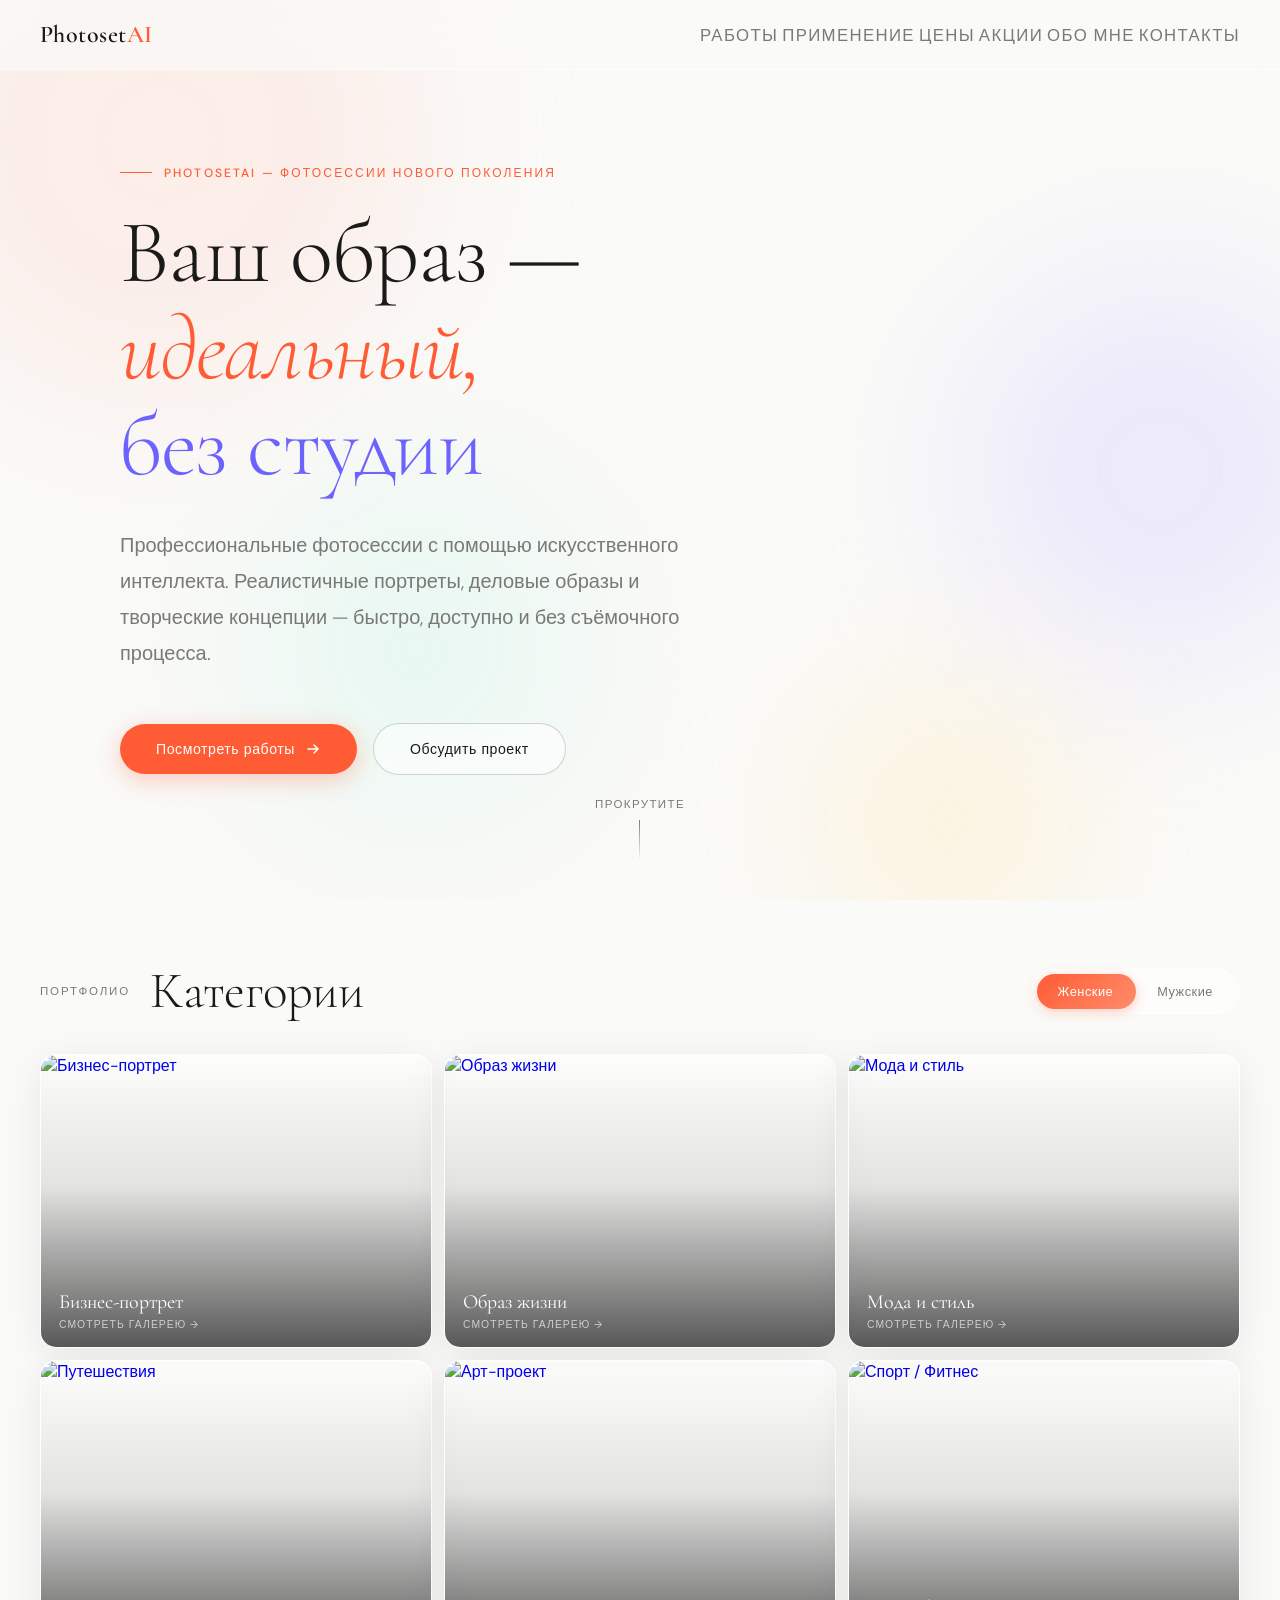
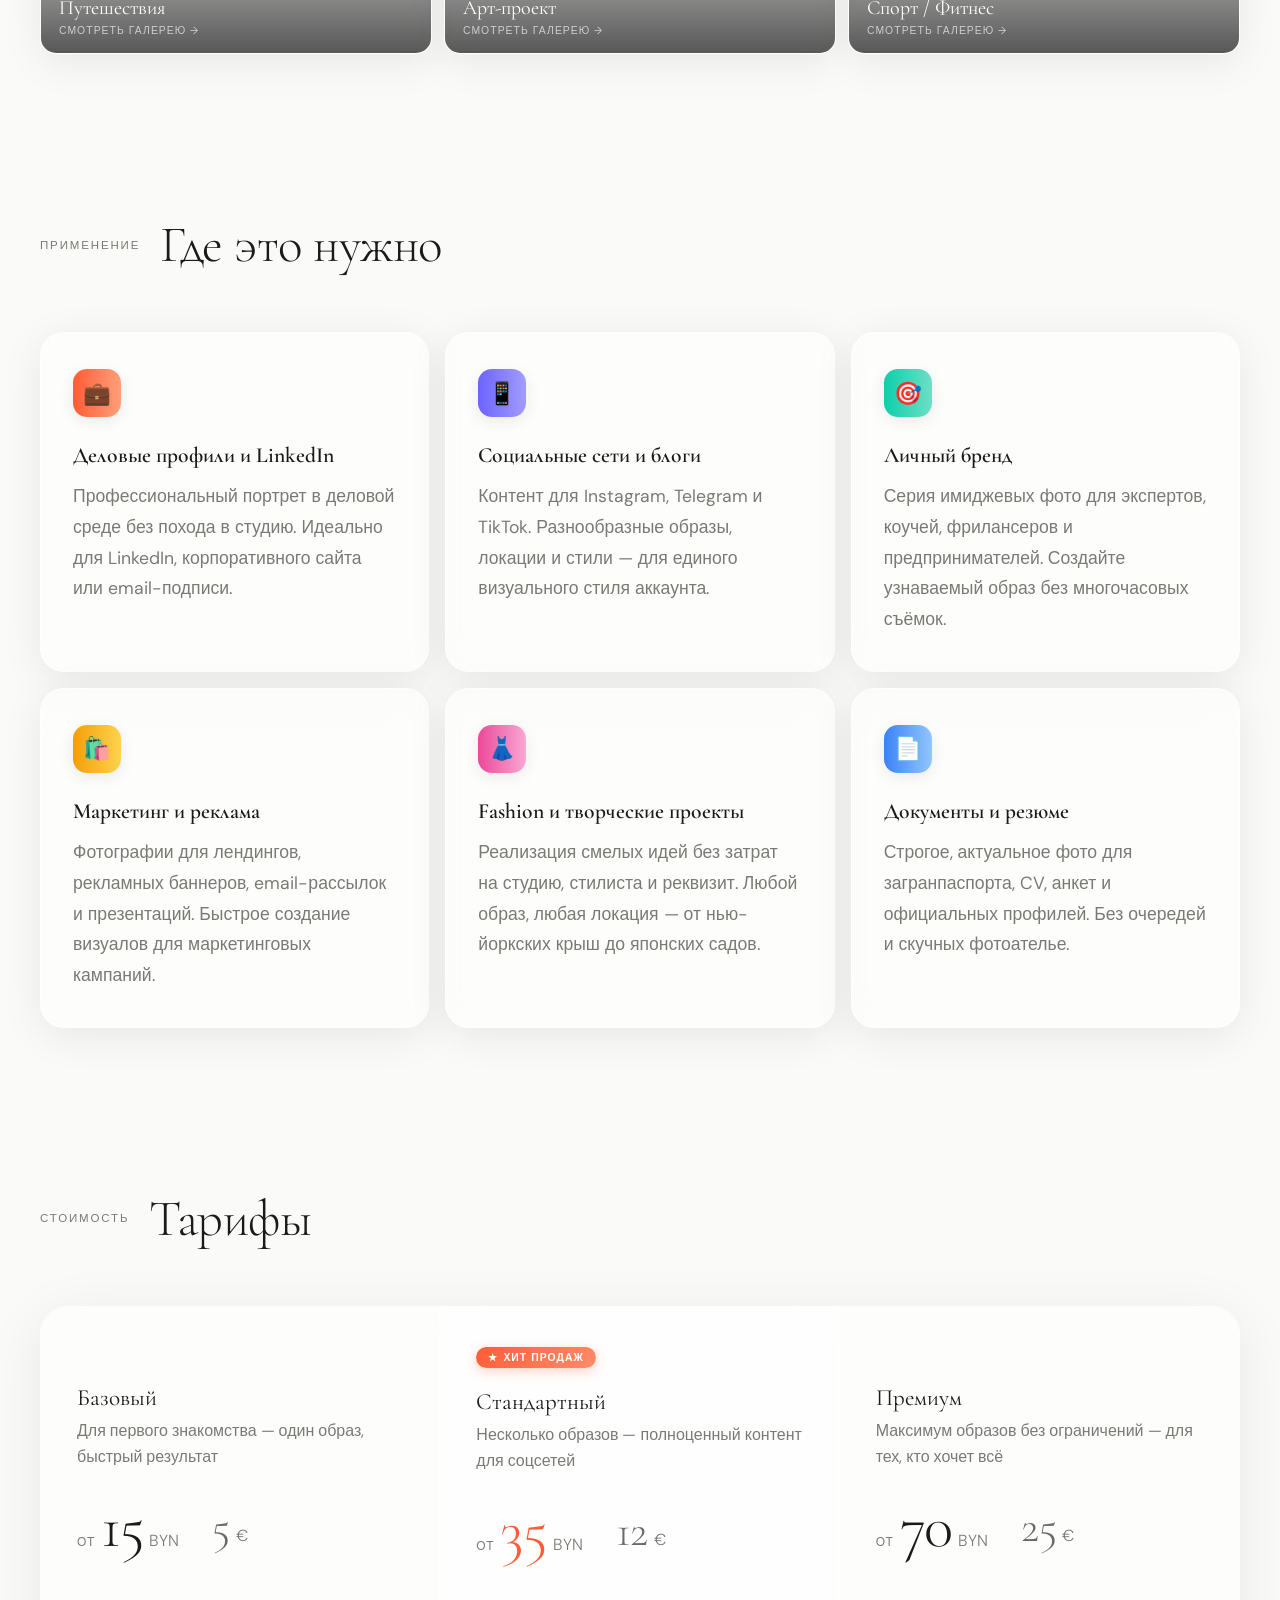
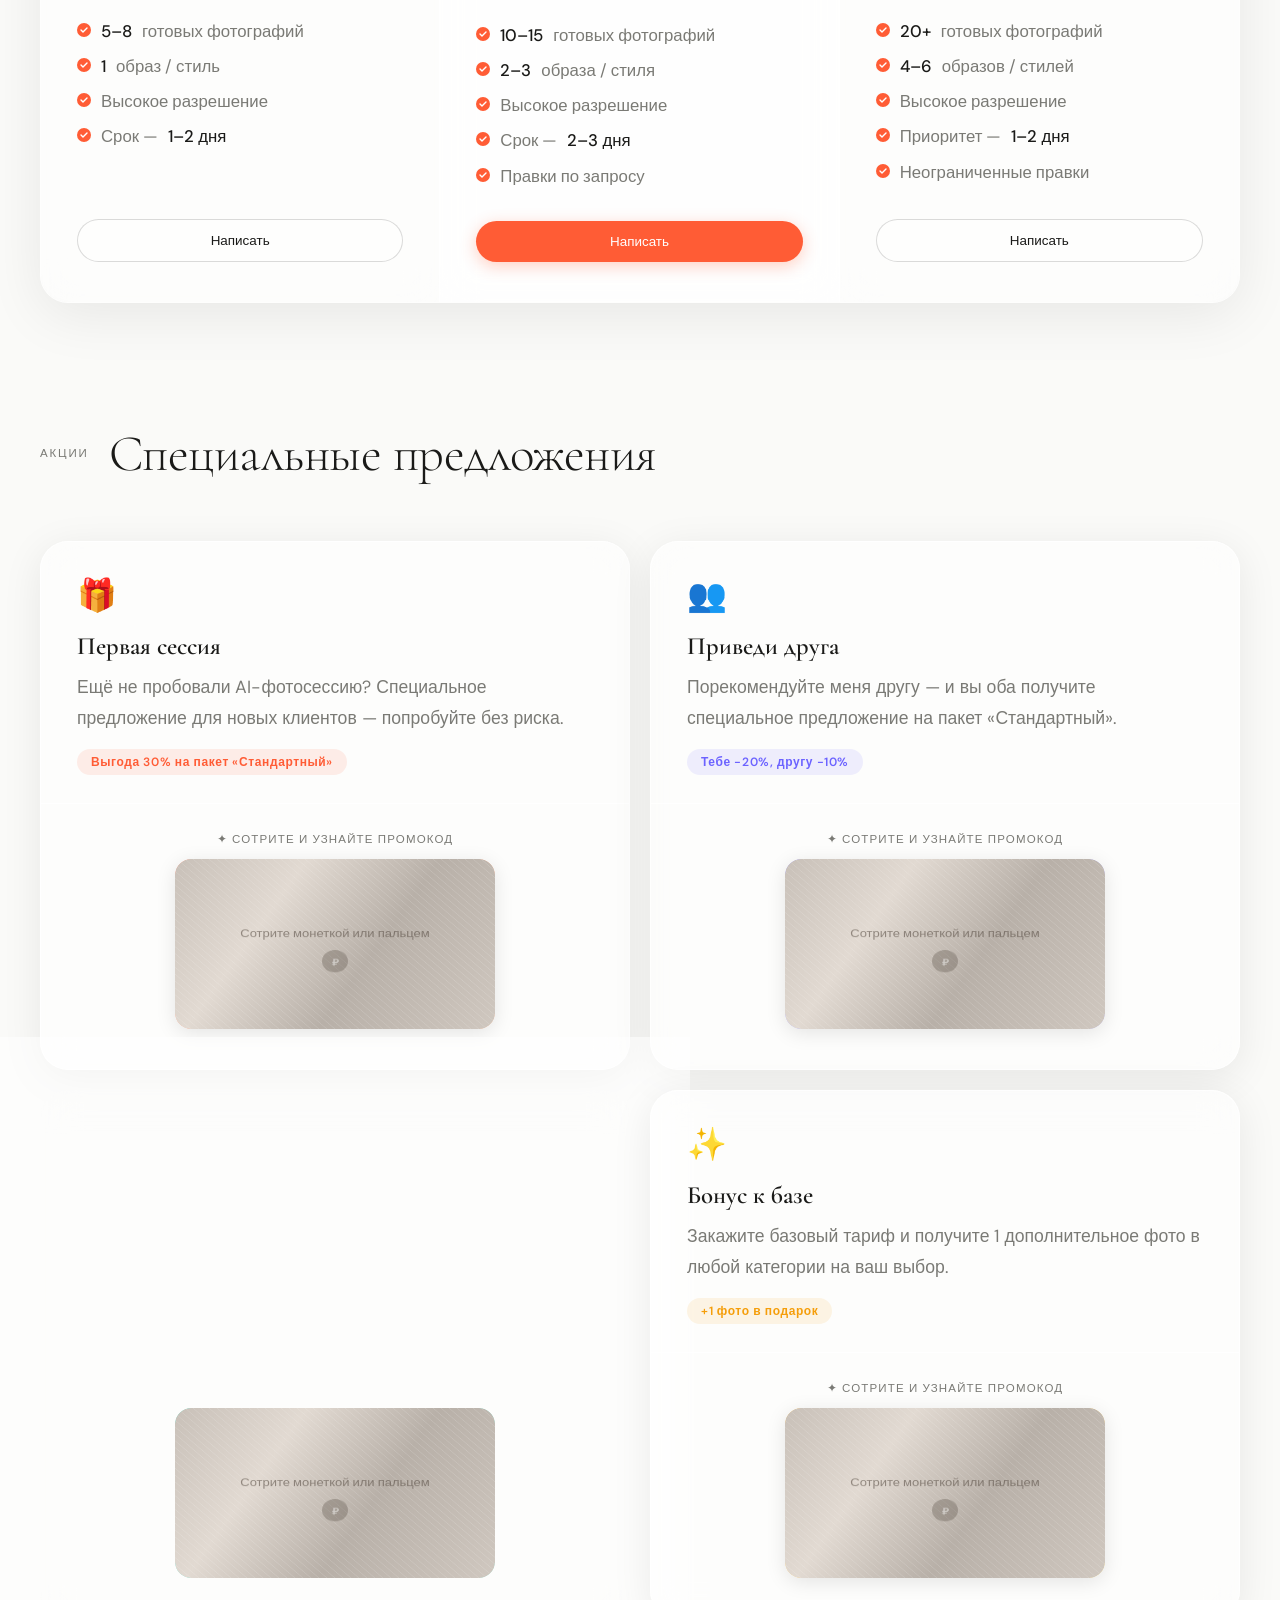
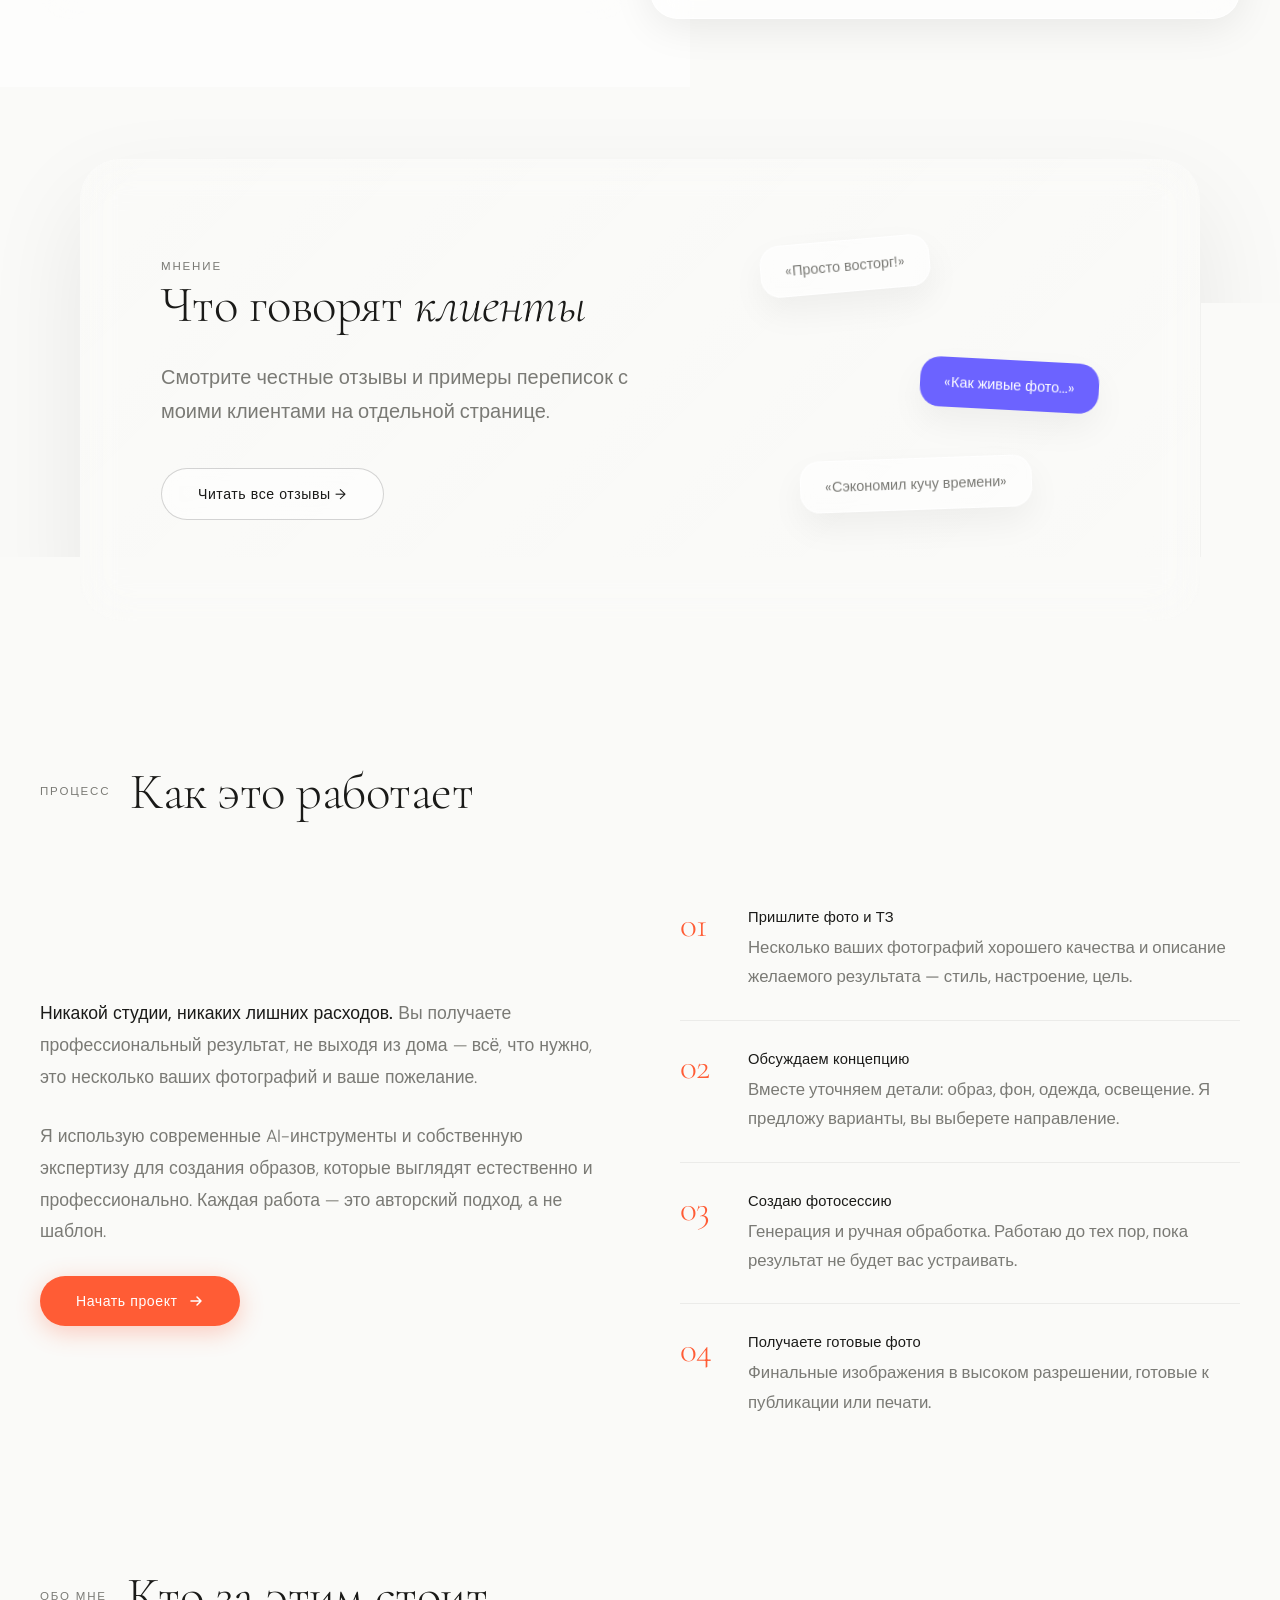
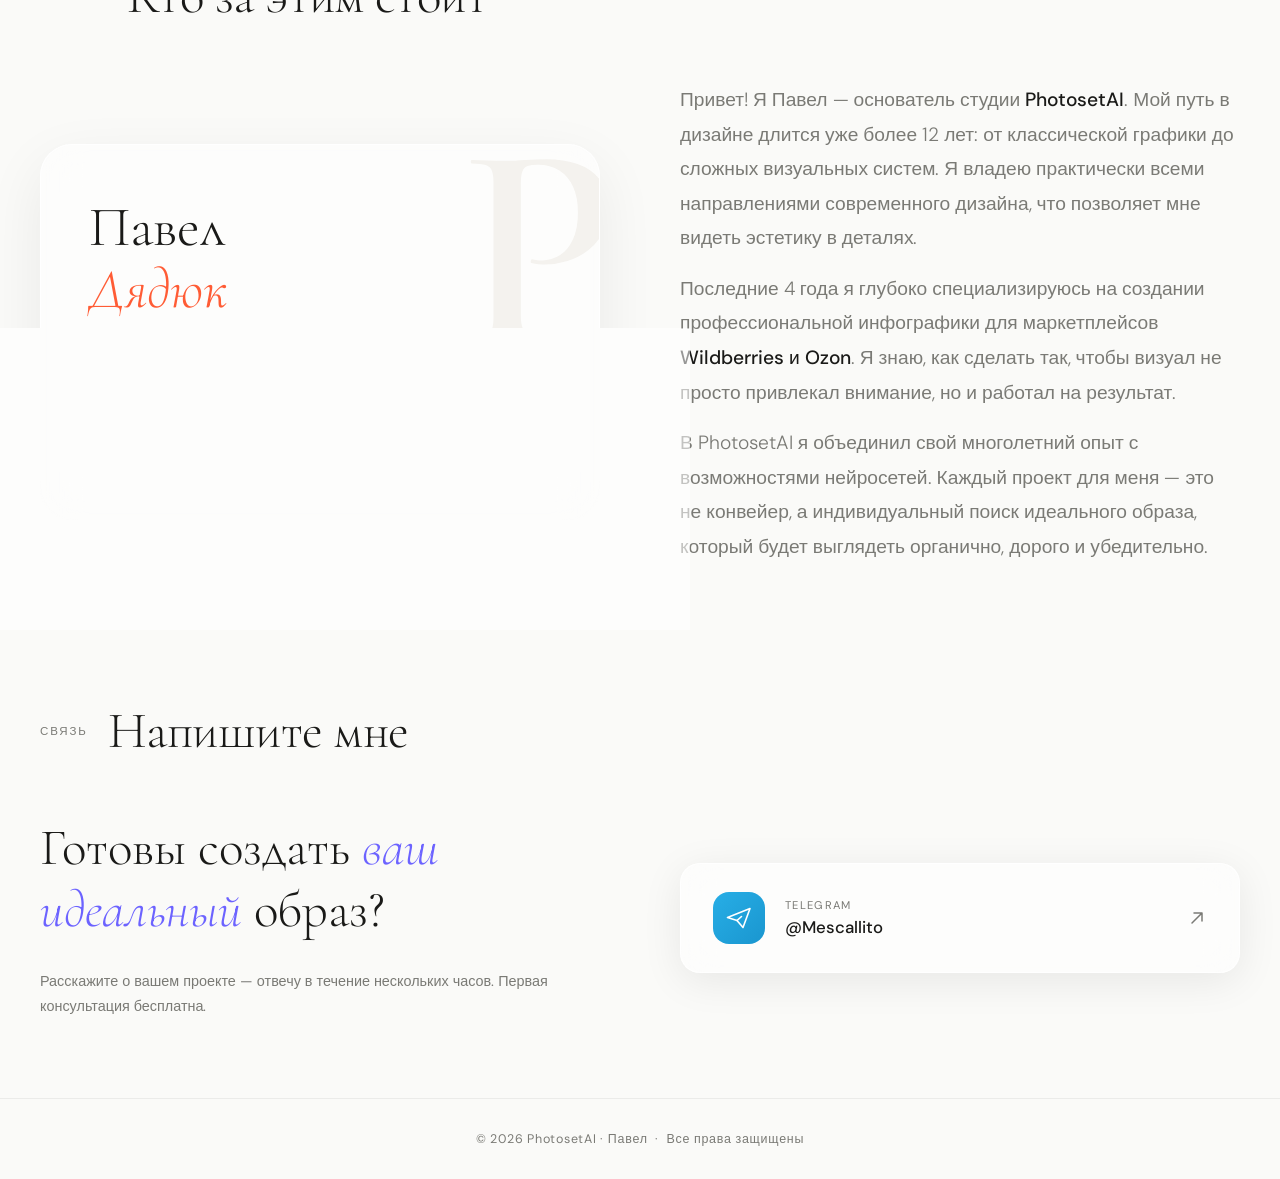
==== commit d28a5418: "Add Yandex.Metrika counter" ====
--- a/index.html
+++ b/index.html
@@ -13,6 +13,19 @@
     rel="stylesheet">
     <link rel="preconnect" href="https://i.postimg.cc">
   <link rel="stylesheet" href="assets/css/style.css?v=8">
+<!-- Yandex.Metrika counter -->
+<script type="text/javascript">
+    (function(m,e,t,r,i,k,a){
+        m[i]=m[i]||function(){(m[i].a=m[i].a||[]).push(arguments)};
+        m[i].l=1*new Date();
+        for (var j = 0; j < document.scripts.length; j++) {if (document.scripts[j].src === r) { return; }}
+        k=e.createElement(t),a=e.getElementsByTagName(t)[0],k.async=1,k.src=r,a.parentNode.insertBefore(k,a)
+    })(window, document,'script','https://mc.yandex.ru/metrika/tag.js?id=109024083', 'ym');
+
+    ym(109024083, 'init', {ssr:true, webvisor:true, clickmap:true, ecommerce:"dataLayer", referrer: document.referrer, url: location.href, accurateTrackBounce:true, trackLinks:true});
+</script>
+<noscript><div><img src="https://mc.yandex.ru/watch/109024083" style="position:absolute; left:-9999px;" alt="" /></div></noscript>
+<!-- /Yandex.Metrika counter -->
 </head>
 
 <body>
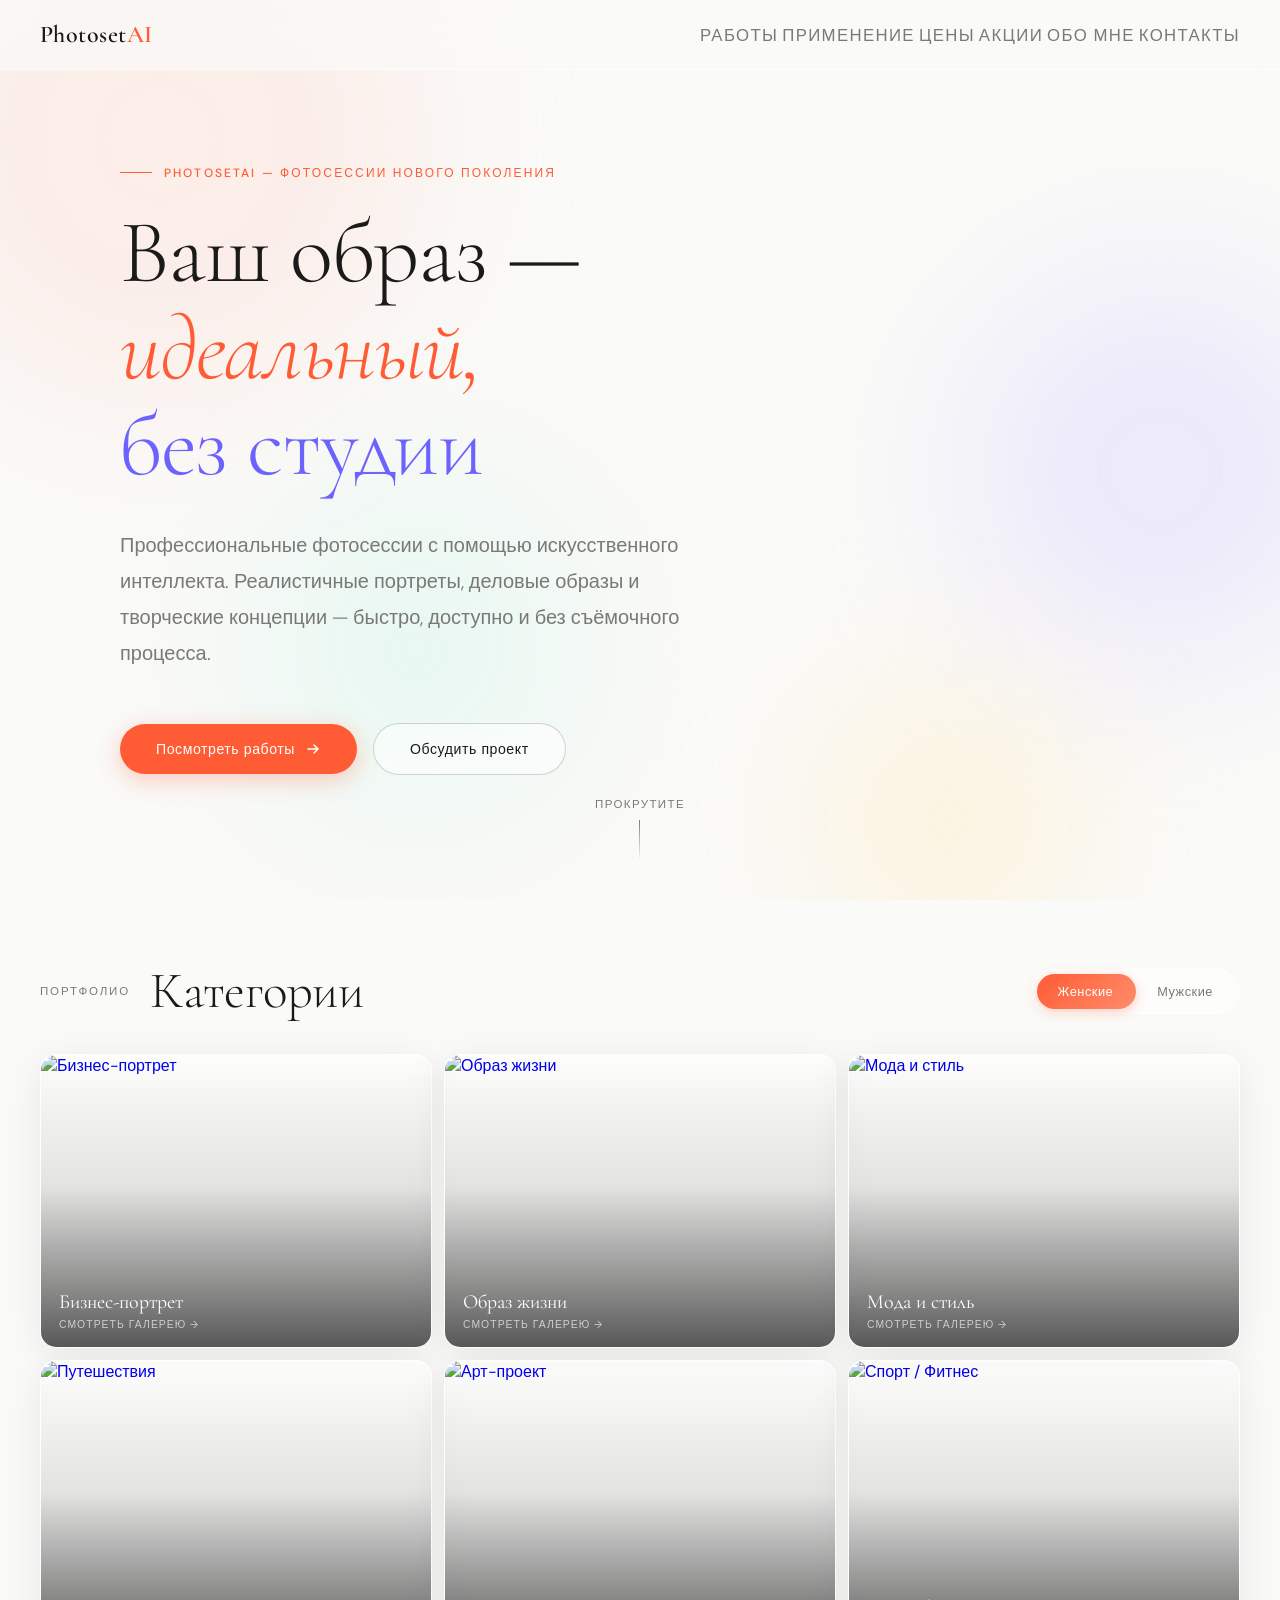
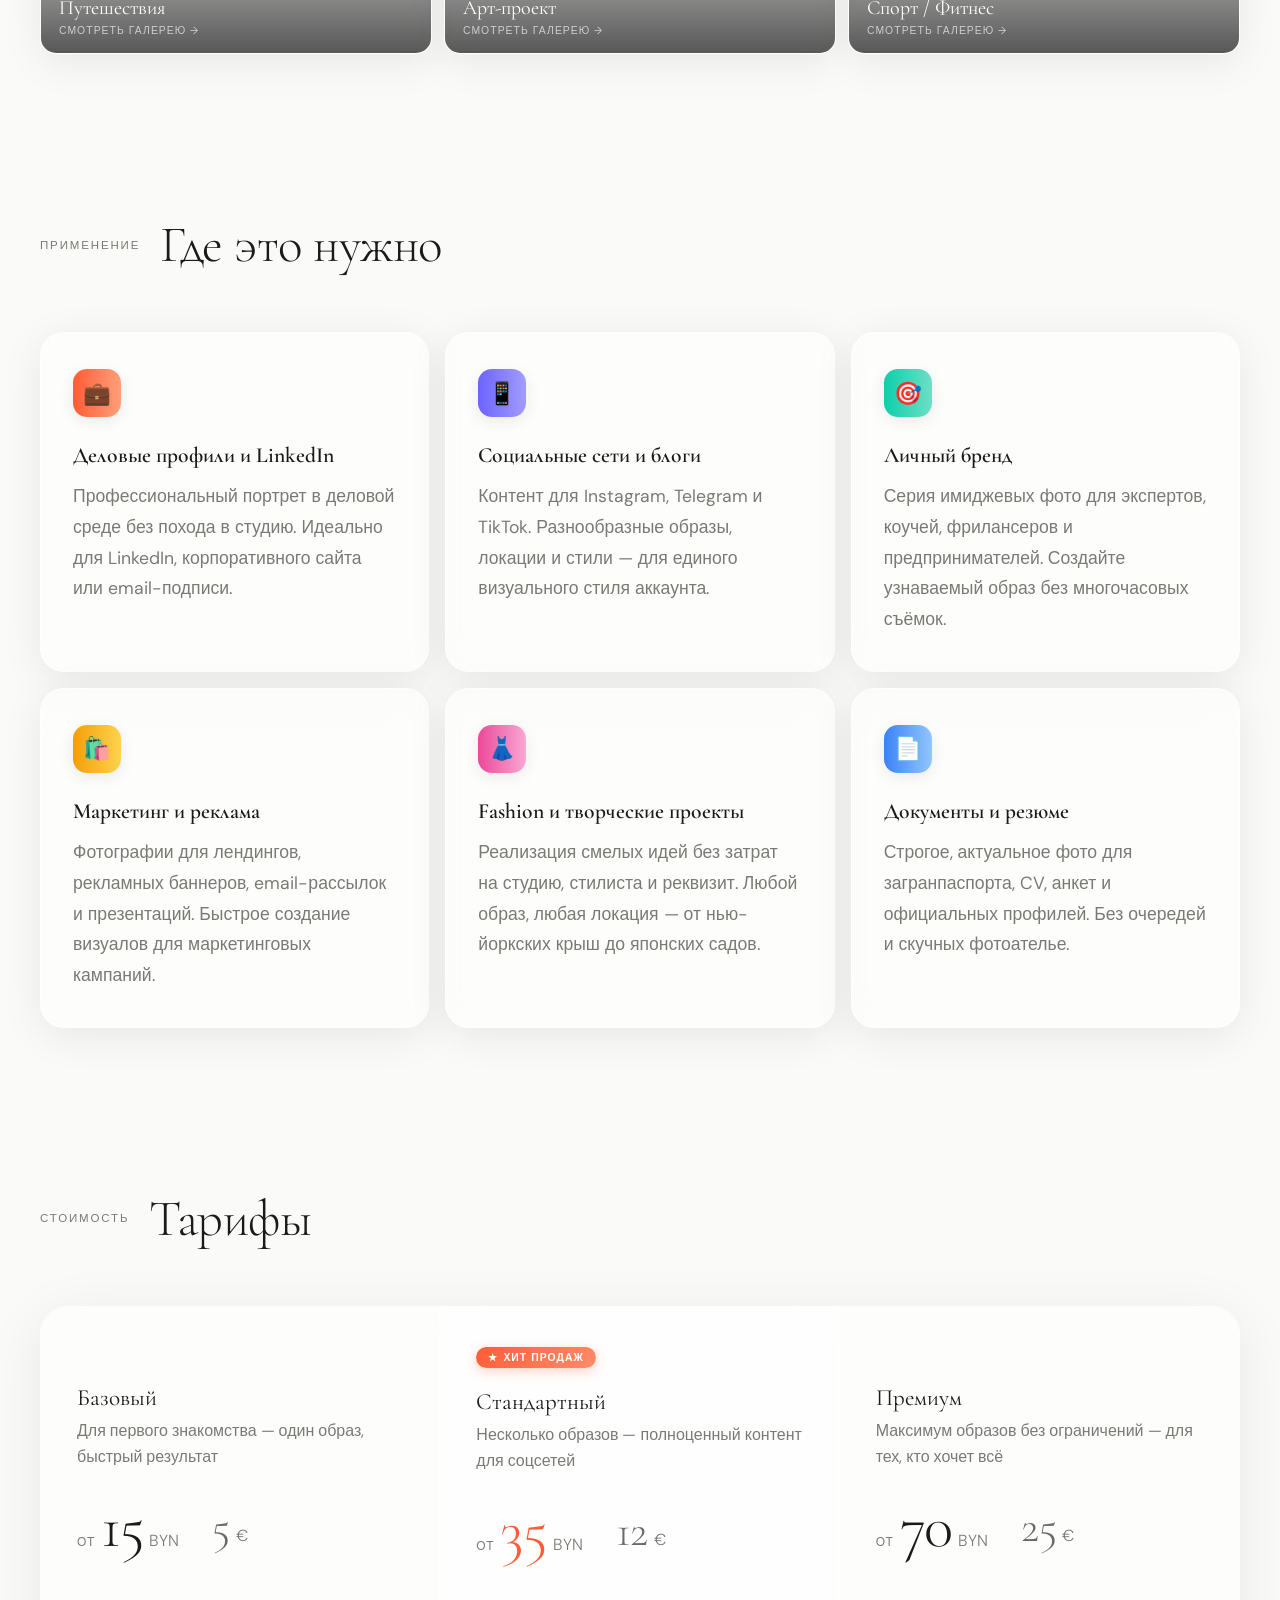
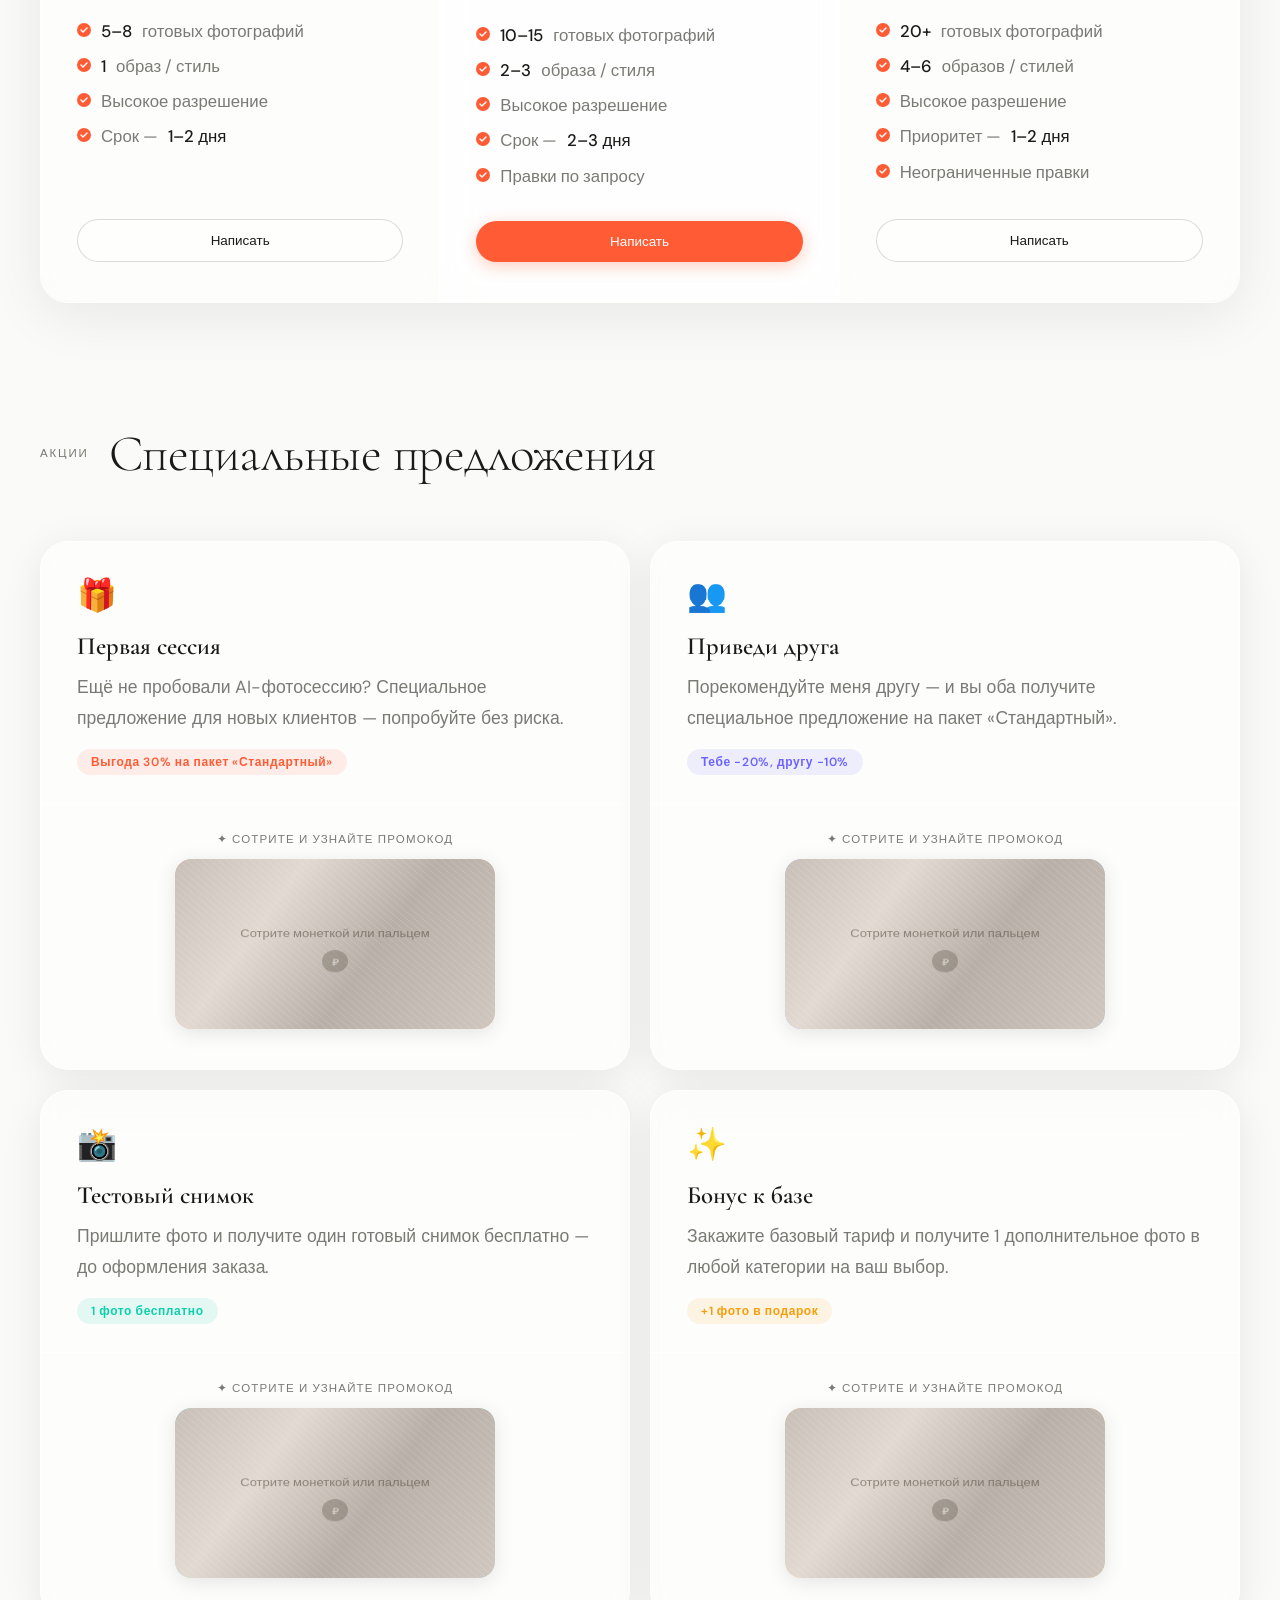
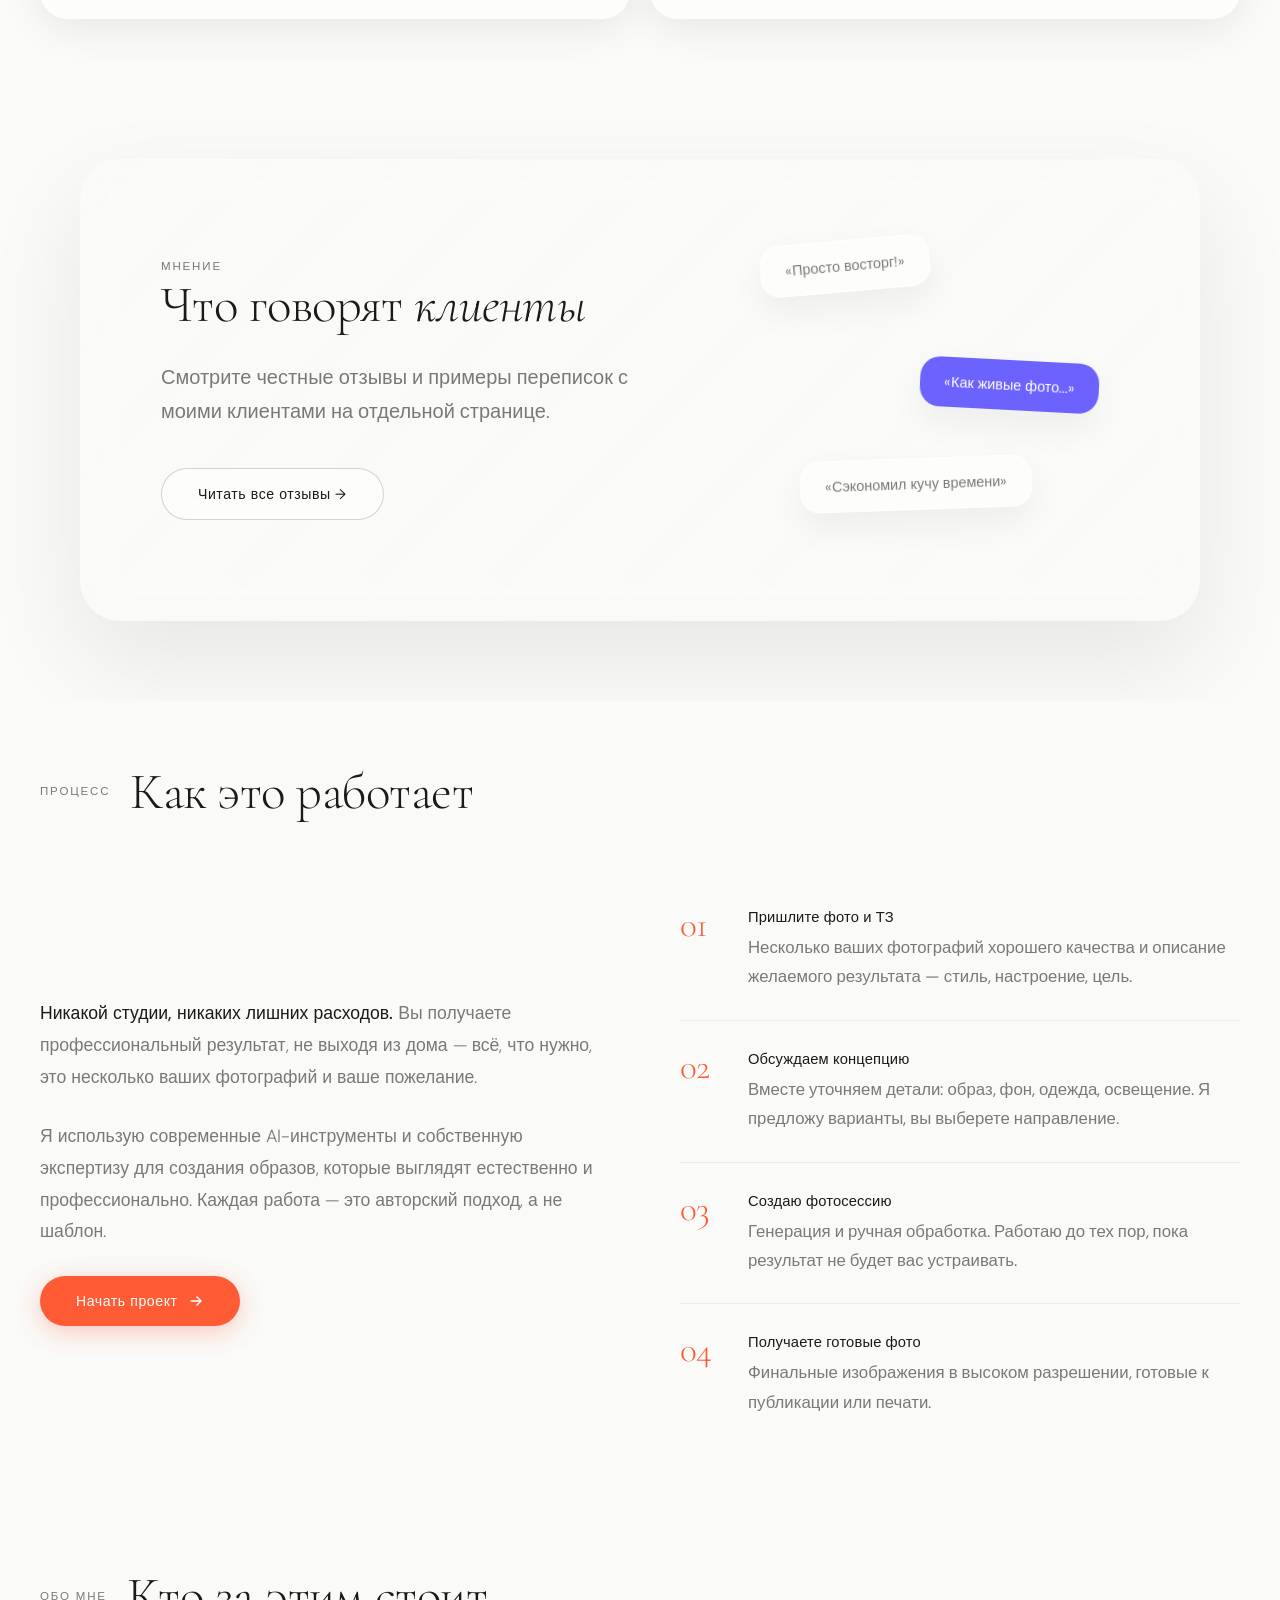
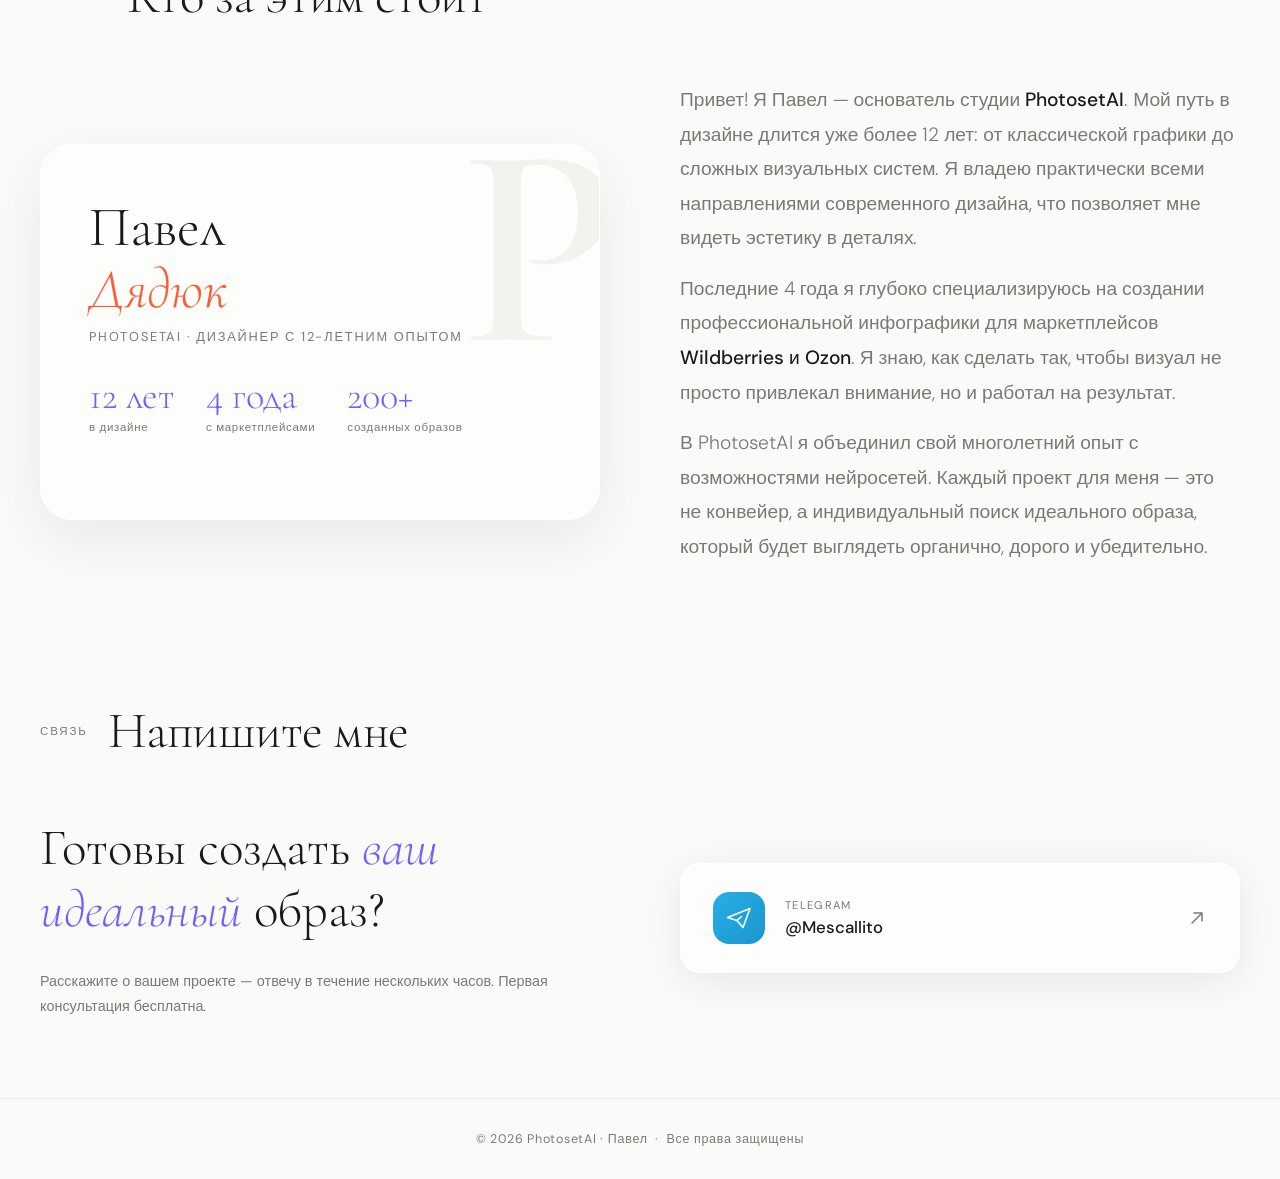
==== commit d4a87953: "Update Yandex Metrika ID to 109234702 in all HTML files" ====
--- a/index.html
+++ b/index.html
@@ -1,4 +1,4 @@
-<!DOCTYPE html>
+﻿<!DOCTYPE html>
 <html lang="ru">
 
 <head>
@@ -20,11 +20,11 @@
         m[i].l=1*new Date();
         for (var j = 0; j < document.scripts.length; j++) {if (document.scripts[j].src === r) { return; }}
         k=e.createElement(t),a=e.getElementsByTagName(t)[0],k.async=1,k.src=r,a.parentNode.insertBefore(k,a)
-    })(window, document,'script','https://mc.yandex.ru/metrika/tag.js?id=109024083', 'ym');
-
-    ym(109024083, 'init', {ssr:true, webvisor:true, clickmap:true, ecommerce:"dataLayer", referrer: document.referrer, url: location.href, accurateTrackBounce:true, trackLinks:true});
+    })(window, document,'script','https://mc.yandex.ru/metrika/tag.js?id=109234702', 'ym');
+
+    ym(109234702, 'init', {ssr:true, webvisor:true, clickmap:true, ecommerce:"dataLayer", referrer: document.referrer, url: location.href, accurateTrackBounce:true, trackLinks:true});
 </script>
-<noscript><div><img src="https://mc.yandex.ru/watch/109024083" style="position:absolute; left:-9999px;" alt="" /></div></noscript>
+<noscript><div><img src="https://mc.yandex.ru/watch/109234702" style="position:absolute; left:-9999px;" alt="" /></div></noscript>
 <!-- /Yandex.Metrika counter -->
 </head>
 
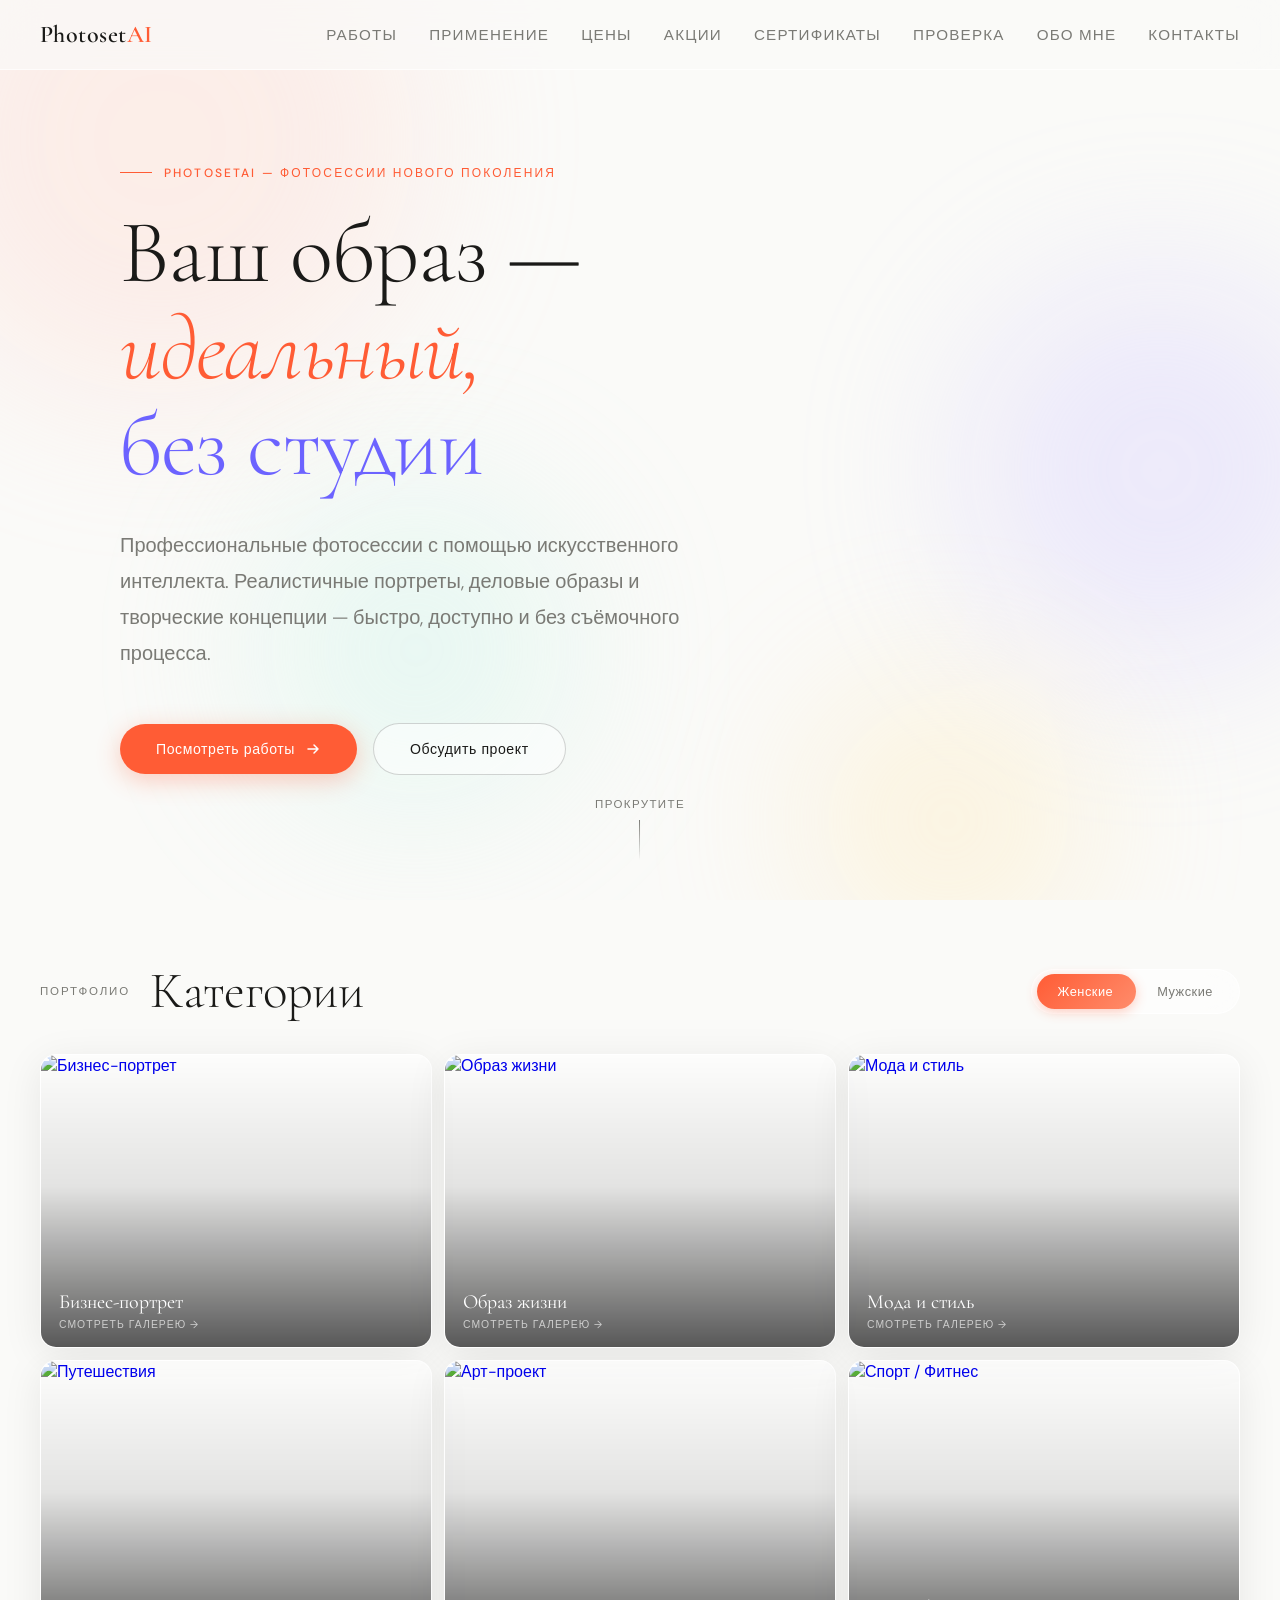
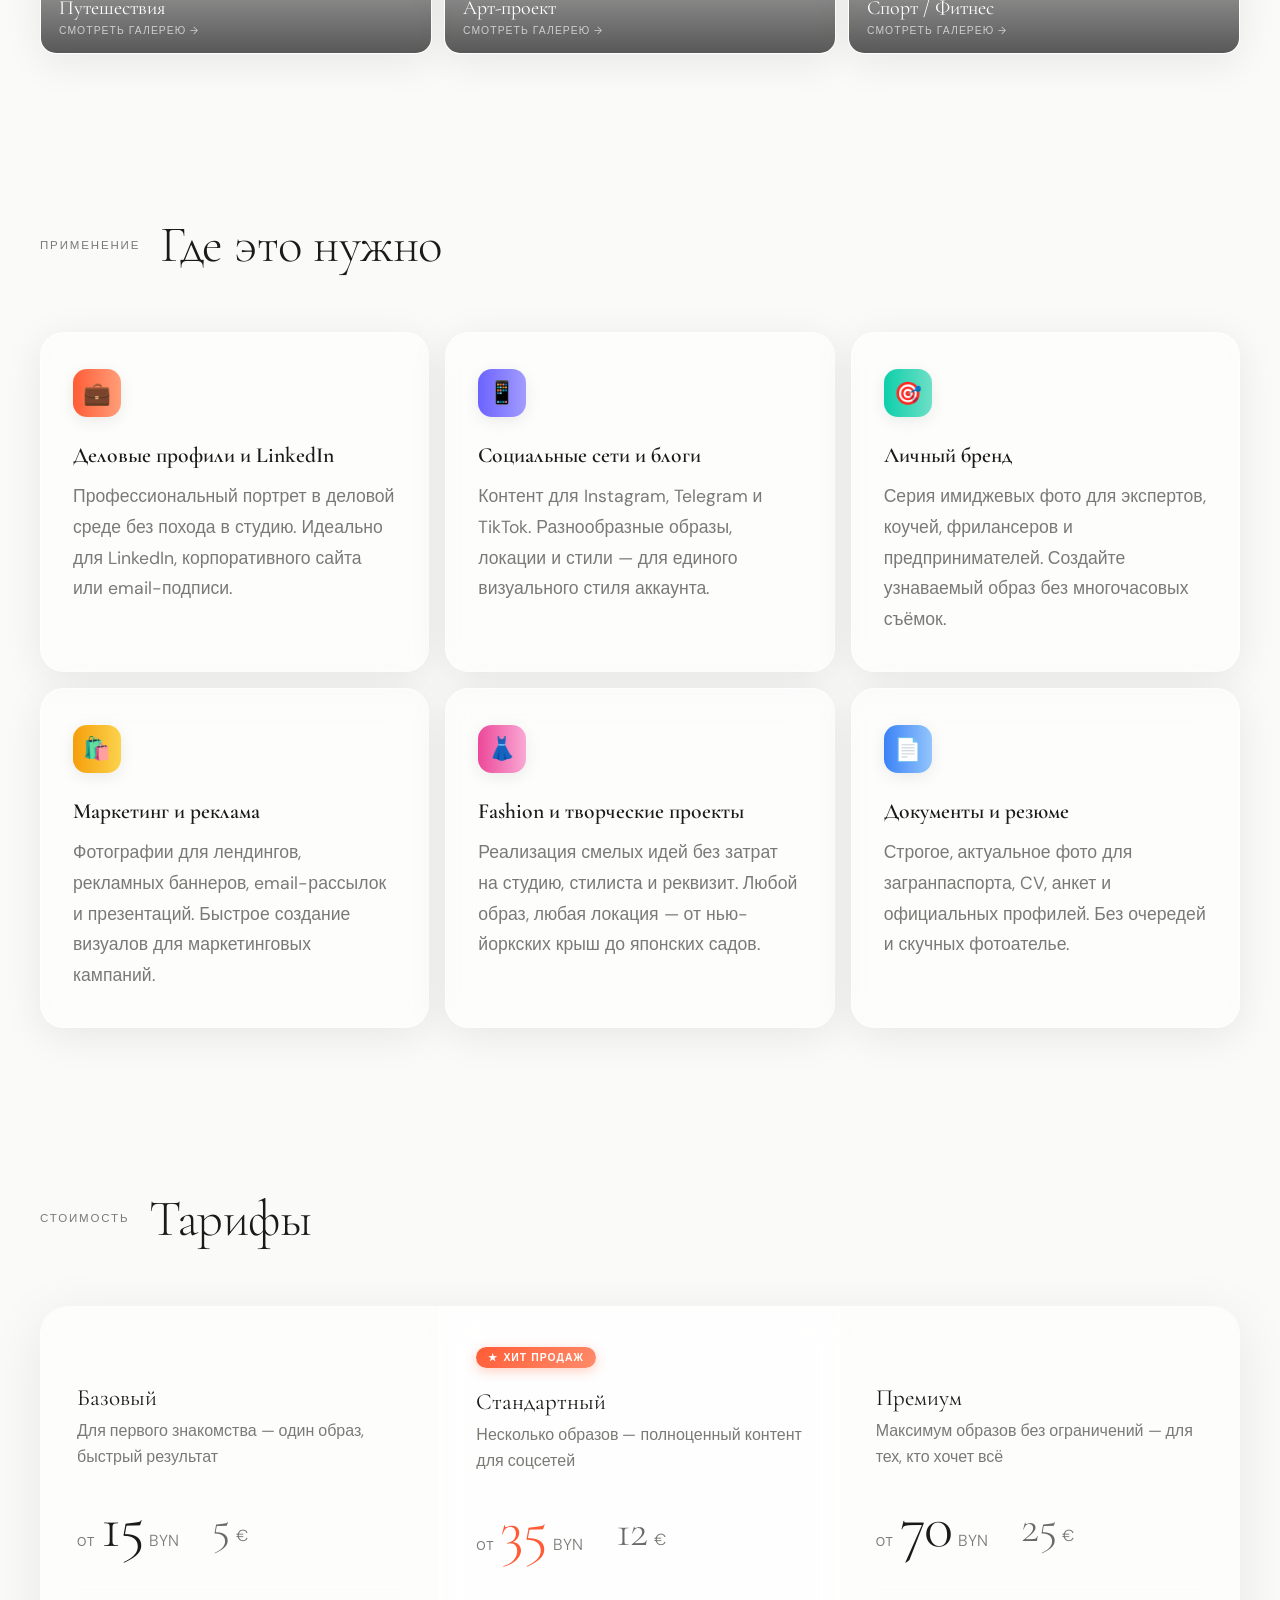
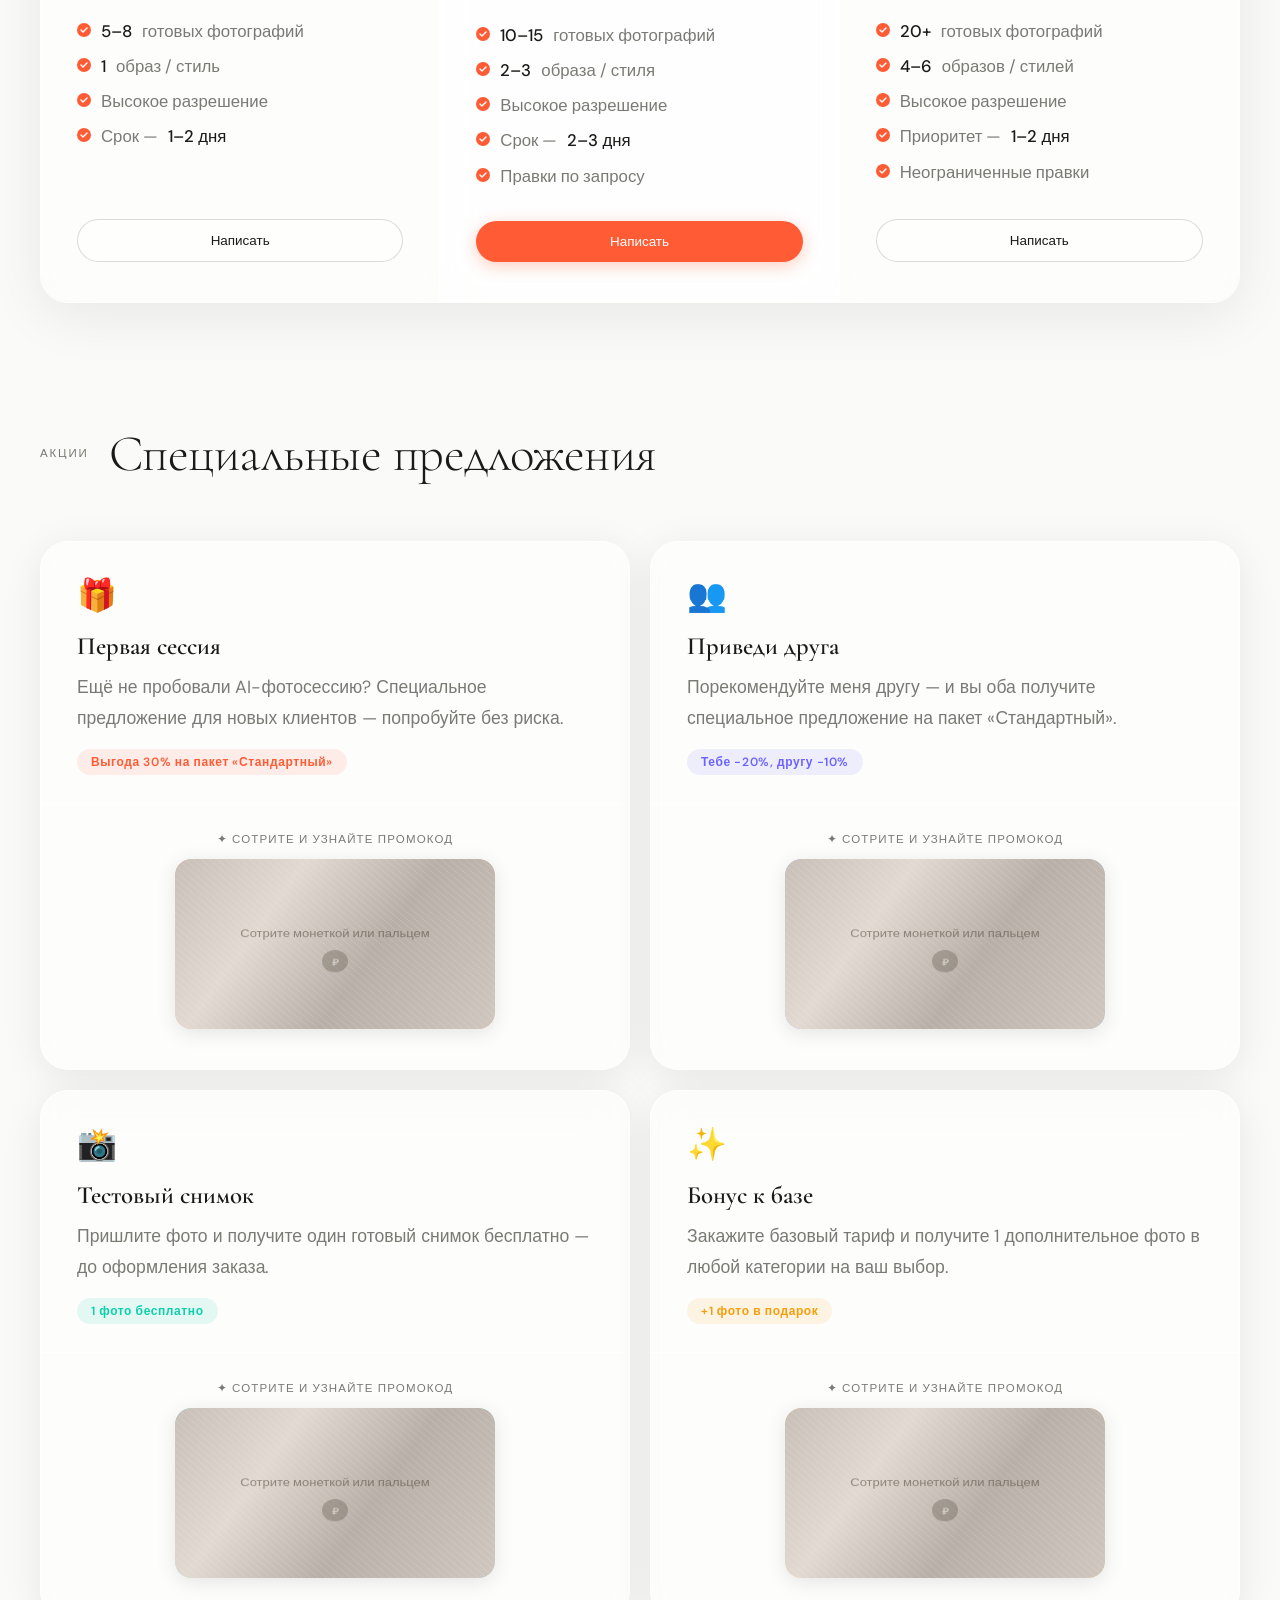
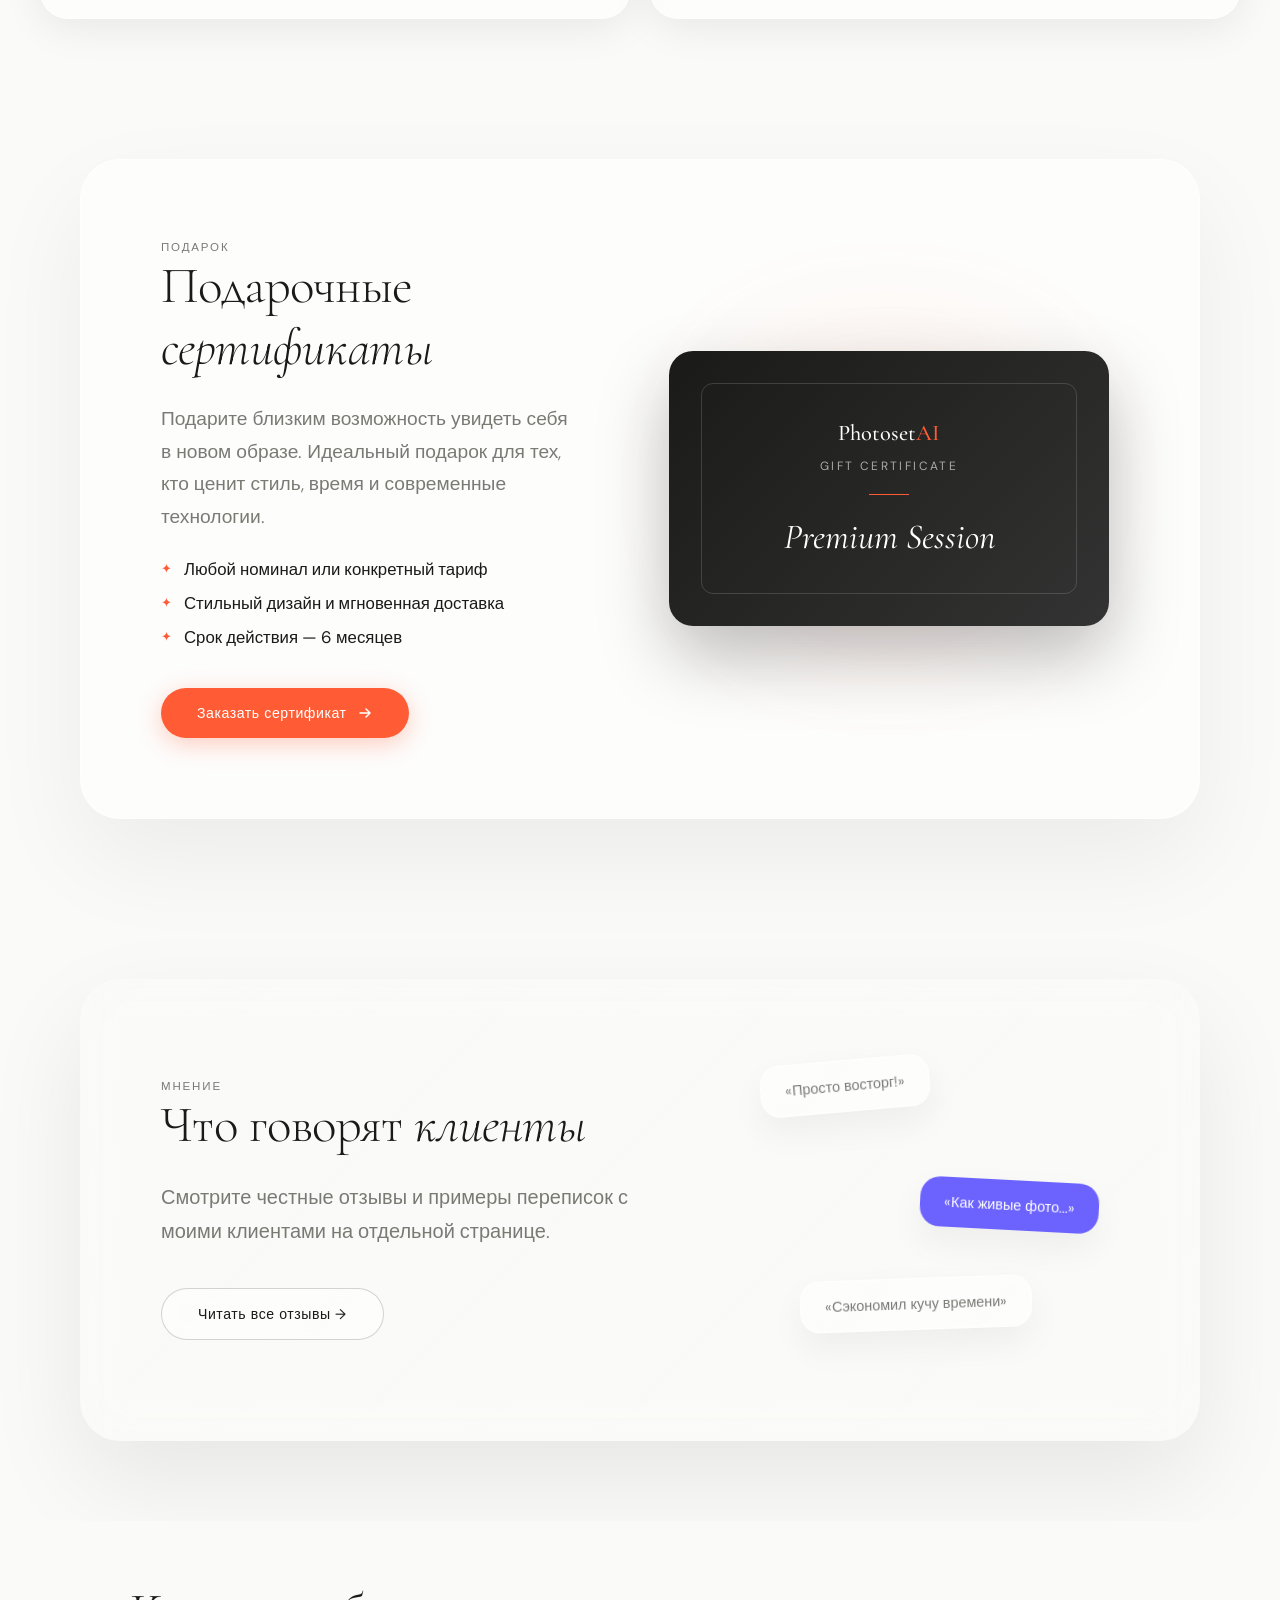
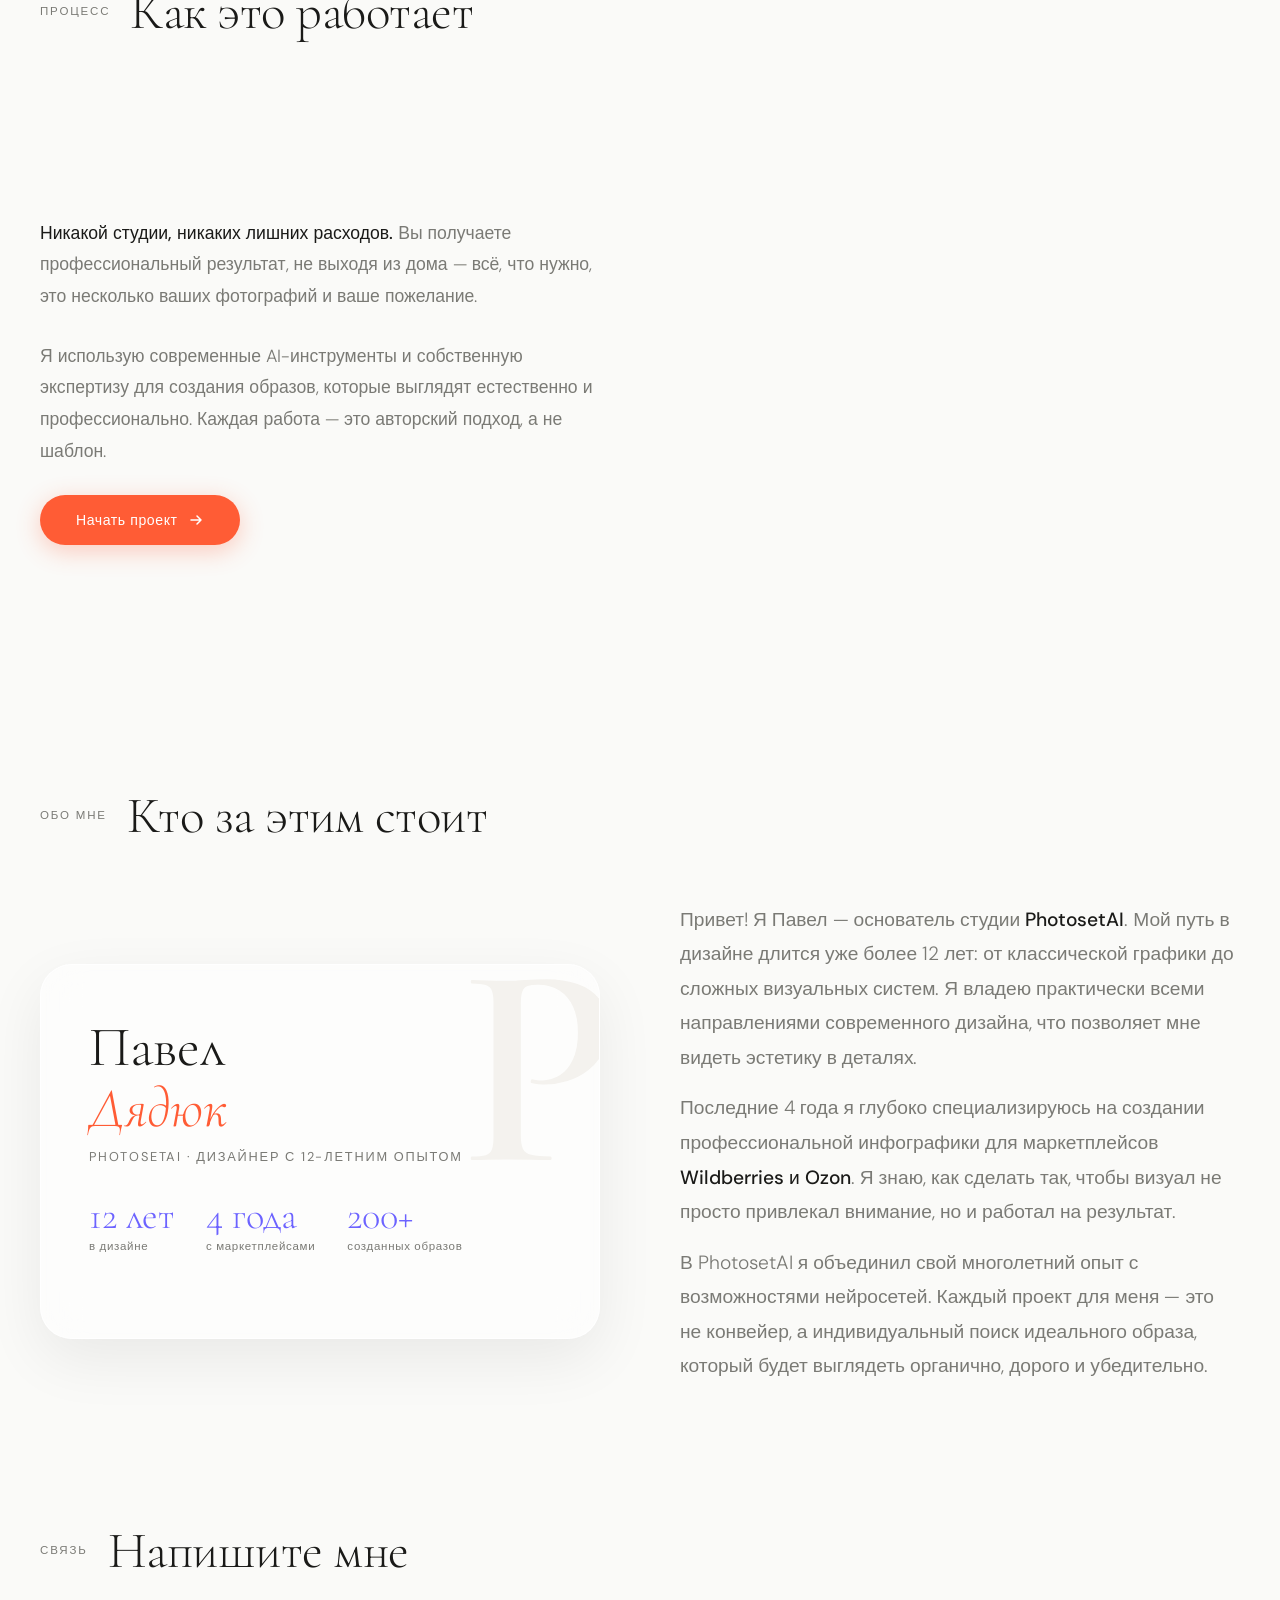
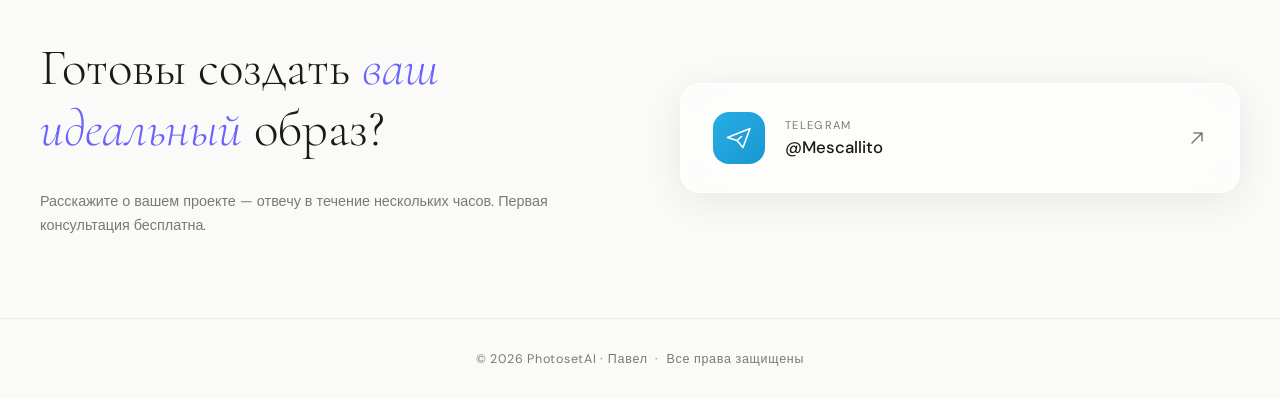
==== commit 746810bf: "Add Gift Certificate section and update navigation spacing" ====
--- a/index.html
+++ b/index.html
@@ -1,4 +1,4 @@
-﻿<!DOCTYPE html>
+<!DOCTYPE html>
 <html lang="ru">
 
 <head>
@@ -45,6 +45,8 @@
       <a href="#usecases">Применение</a>
       <a href="#pricing">Цены</a>
       <a href="#promos">Акции</a>
+      <a href="#certificates">Сертификаты</a>
+      <a href="verify.html">Проверка</a>
       <a href="#about">Обо мне</a>
       <a href="#contact">Контакты</a>
     </div>
@@ -67,6 +69,10 @@
       style="display:block;padding:14px 0;border-bottom:1px solid rgba(0,0,0,0.06);font-size:1rem;color:var(--text);text-decoration:none;">Цены</a>
     <a href="#promos" onclick="toggleMenu()"
       style="display:block;padding:14px 0;border-bottom:1px solid rgba(0,0,0,0.06);font-size:1rem;color:var(--text);text-decoration:none;">Акции</a>
+    <a href="#certificates" onclick="toggleMenu()"
+      style="display:block;padding:14px 0;border-bottom:1px solid rgba(0,0,0,0.06);font-size:1rem;color:var(--text);text-decoration:none;">Сертификаты</a>
+    <a href="verify.html" onclick="toggleMenu()"
+      style="display:block;padding:14px 0;border-bottom:1px solid rgba(0,0,0,0.06);font-size:1rem;color:var(--text);text-decoration:none;">Проверка сертификата</a>
     <a href="#about" onclick="toggleMenu()"
       style="display:block;padding:14px 0;border-bottom:1px solid rgba(0,0,0,0.06);font-size:1rem;color:var(--text);text-decoration:none;">Обо
       мне</a>
@@ -492,6 +498,39 @@
       </div>
     </section>
 
+    <!-- GIFT CERTIFICATES -->
+    <section id="certificates">
+      <div class="certificates-card">
+        <div class="certificates-content">
+          <div class="section-tag">Подарок</div>
+          <h2 class="section-title">Подарочные <em>сертификаты</em></h2>
+          <p class="certificates-desc">Подарите близким возможность увидеть себя в новом образе. Идеальный подарок для тех, кто ценит стиль, время и современные технологии.</p>
+          <ul class="certificates-features">
+            <li>Любой номинал или конкретный тариф</li>
+            <li>Стильный дизайн и мгновенная доставка</li>
+            <li>Срок действия — 6 месяцев</li>
+          </ul>
+          <a href="https://t.me/Mescallito" target="_blank" class="btn-primary">
+            Заказать сертификат
+            <svg width="16" height="16" viewBox="0 0 16 16" fill="none">
+              <path d="M3 8h10M9 4l4 4-4 4" stroke="currentColor" stroke-width="1.5" stroke-linecap="round" stroke-linejoin="round" />
+            </svg>
+          </a>
+        </div>
+        <div class="certificates-visual">
+          <div class="cert-mockup">
+            <div class="cert-inner">
+              <div class="cert-logo">Photoset<span>AI</span></div>
+              <div class="cert-title">Gift Certificate</div>
+              <div class="cert-line"></div>
+              <div class="cert-val">Premium Session</div>
+            </div>
+          </div>
+          <div class="cert-decor-blob"></div>
+        </div>
+      </div>
+    </section>
+
     <!-- REVIEWS CTA -->
     <section id="reviews-cta">
       <div class="reviews-cta-card">
--- a/assets/css/style.css
+++ b/assets/css/style.css
@@ -60,8 +60,13 @@
   }
   .nav-logo span { color: var(--accent); }
   .nav-mobile-btn { display: none; }
+  .nav-links {
+    display: flex;
+    gap: 32px;
+    align-items: center;
+  }
   .nav-links a {
-    font-size: 1.05rem; letter-spacing: 0.08em; text-transform: uppercase;
+    font-size: 0.95rem; letter-spacing: 0.08em; text-transform: uppercase;
     color: var(--muted); text-decoration: none; transition: color 0.2s;
   }
   .nav-links a:hover { color: var(--accent); }
@@ -317,6 +322,86 @@
     font-size: 0.92rem; font-weight: 500; margin-bottom: 6px; letter-spacing: 0.01em;
   }
   .step-content p { font-size: 1.05rem; color: var(--muted); line-height: 1.75; }
+
+  /* ── CERTIFICATES ── */
+  #certificates { padding: 80px 20px; }
+  .certificates-card {
+    max-width: 1120px; margin: 0 auto;
+    background: var(--glass-bg);
+    backdrop-filter: blur(24px); -webkit-backdrop-filter: blur(24px);
+    border: 1px solid var(--glass-border);
+    border-radius: 40px;
+    padding: 80px;
+    display: grid; grid-template-columns: 1fr 1.1fr;
+    gap: 80px; align-items: center;
+    box-shadow: 0 40px 100px rgba(0,0,0,0.06);
+  }
+  .certificates-desc {
+    font-size: 1.2rem; color: var(--muted); line-height: 1.7;
+    margin: 24px 0; font-weight: 300;
+  }
+  .certificates-features {
+    list-style: none; margin-bottom: 40px;
+    display: flex; flex-direction: column; gap: 12px;
+  }
+  .certificates-features li {
+    display: flex; align-items: center; gap: 12px;
+    font-size: 1.05rem; color: var(--text);
+  }
+  .certificates-features li::before {
+    content: '✦'; color: var(--accent); font-size: 0.8rem;
+  }
+
+  .certificates-visual {
+    position: relative;
+    display: flex; align-items: center; justify-content: center;
+  }
+  .cert-mockup {
+    width: 100%; max-width: 440px;
+    aspect-ratio: 1.6 / 1;
+    background: linear-gradient(135deg, #1a1a18 0%, #333 100%);
+    border-radius: 24px;
+    padding: 32px;
+    position: relative; z-index: 2;
+    box-shadow: 0 30px 70px rgba(0,0,0,0.25);
+    color: #fff;
+    display: flex; flex-direction: column;
+    animation: cert-float 8s ease-in-out infinite;
+  }
+  .cert-inner {
+    border: 1px solid rgba(255,255,255,0.15);
+    height: 100%; border-radius: 12px;
+    padding: 24px;
+    display: flex; flex-direction: column; align-items: center; justify-content: center;
+    text-align: center;
+  }
+  .cert-logo { font-family: 'Cormorant Garamond', serif; font-size: 1.4rem; font-weight: 500; margin-bottom: 12px; }
+  .cert-logo span { color: var(--accent); }
+  .cert-title { font-size: 0.75rem; text-transform: uppercase; letter-spacing: 0.2em; opacity: 0.6; margin-bottom: 20px; }
+  .cert-line { width: 40px; height: 1px; background: var(--accent); margin-bottom: 20px; }
+  .cert-val { font-family: 'Cormorant Garamond', serif; font-size: 2.2rem; font-style: italic; }
+  
+  .cert-decor-blob {
+    position: absolute; width: 120%; height: 120%;
+    background: radial-gradient(circle, var(--accent) 0%, transparent 70%);
+    filter: blur(60px); opacity: 0.15; z-index: 1;
+  }
+
+  @keyframes cert-float {
+    0%, 100% { transform: translateY(0) rotate(0deg); }
+    50% { transform: translateY(-20px) rotate(1deg); }
+  }
+
+  @media (max-width: 900px) {
+    .certificates-card { grid-template-columns: 1fr; padding: 60px 40px; text-align: center; gap: 60px; }
+    .certificates-features { align-items: center; }
+    .certificates-card .btn-primary { margin: 0 auto; }
+  }
+  @media (max-width: 600px) {
+    .certificates-card { padding: 40px 24px; border-radius: 32px; }
+    .cert-val { font-size: 1.6rem; }
+    .cert-mockup { padding: 20px; }
+  }
 
   /* ── ABOUT ── */
   #about { padding: 60px 0; }
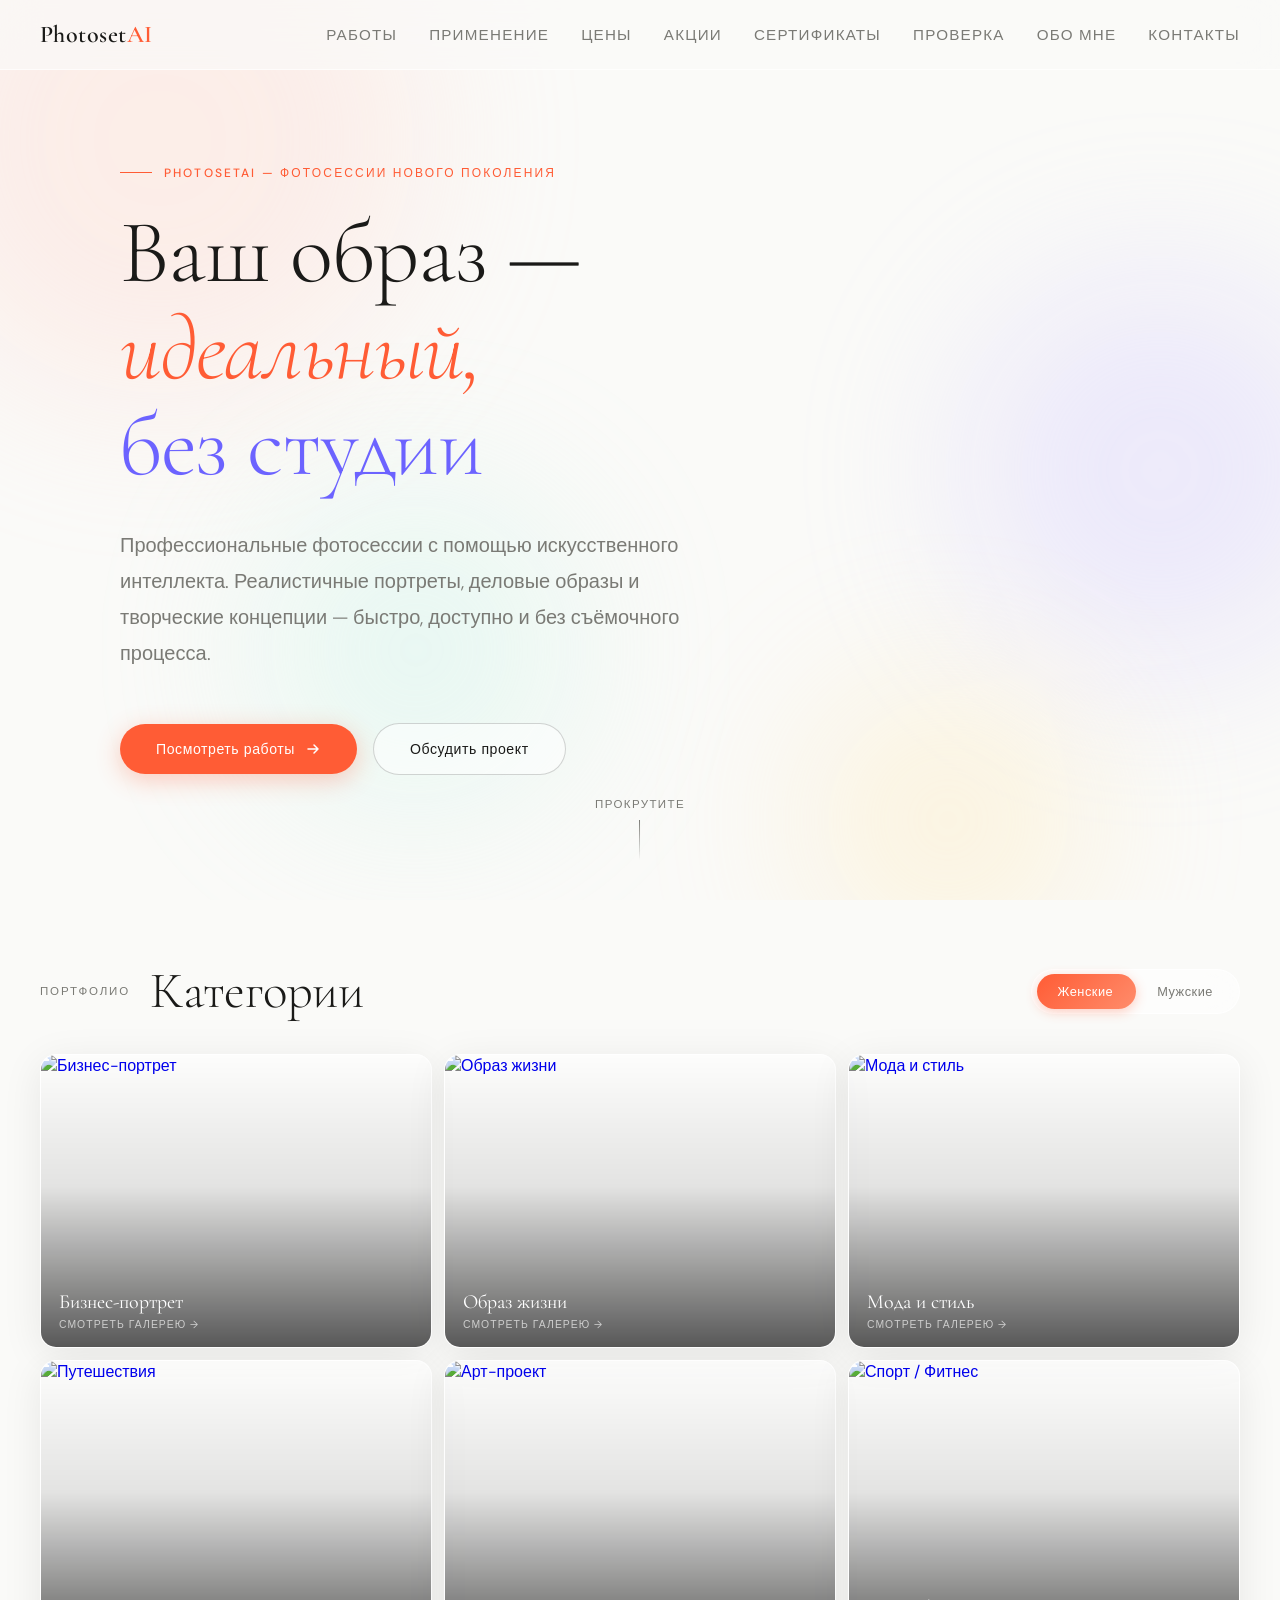
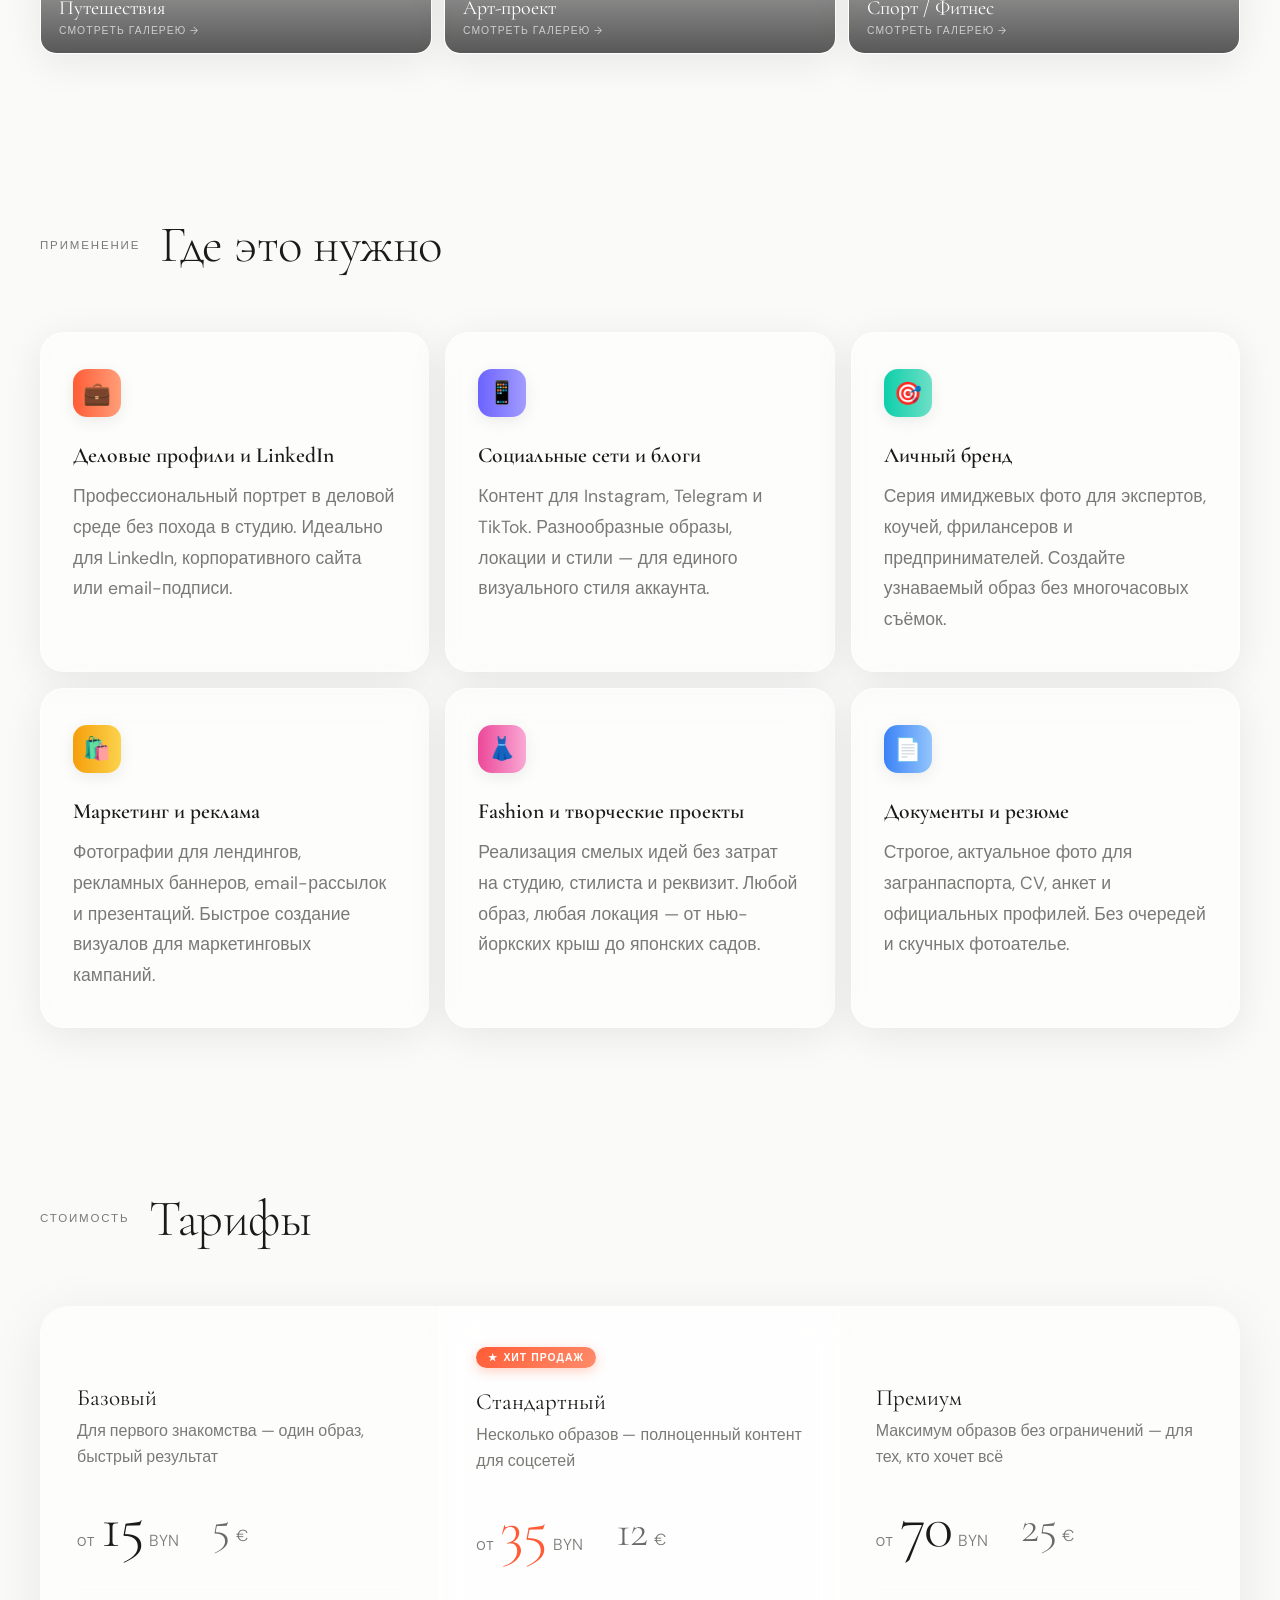
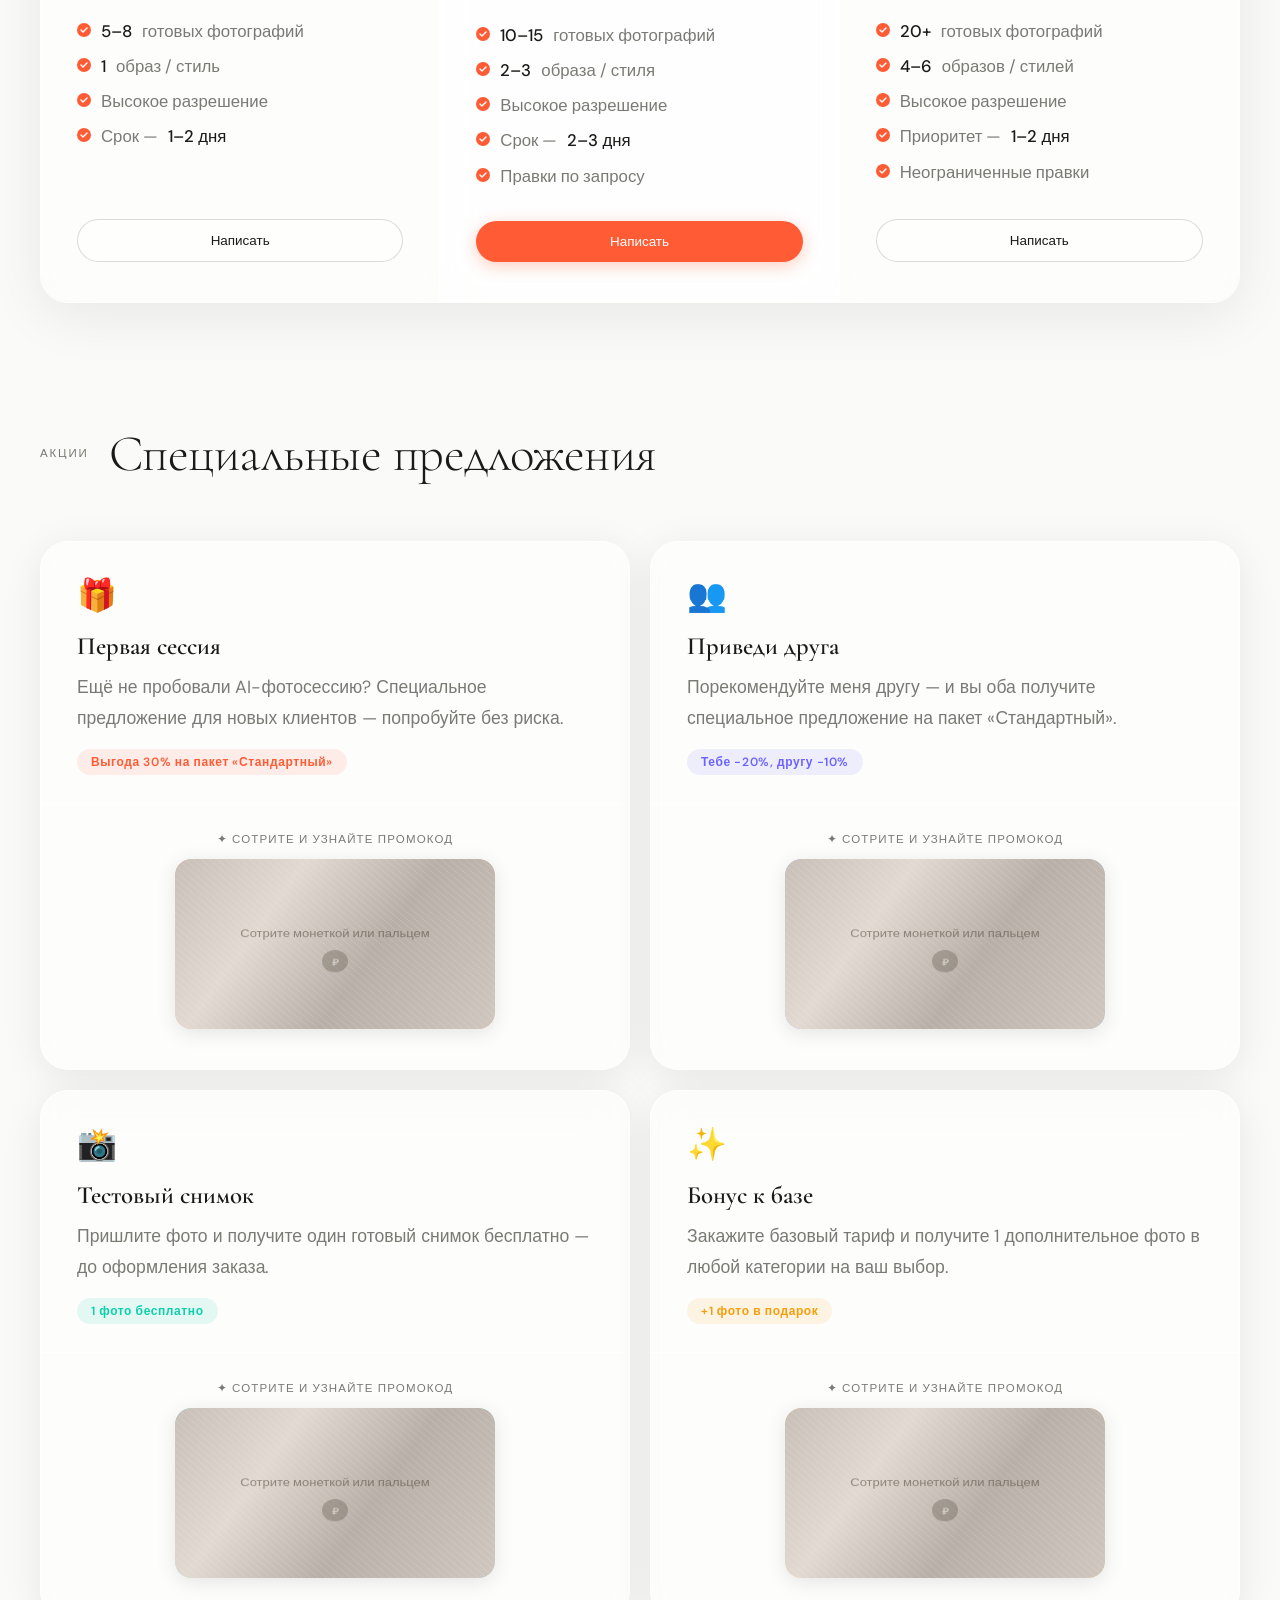
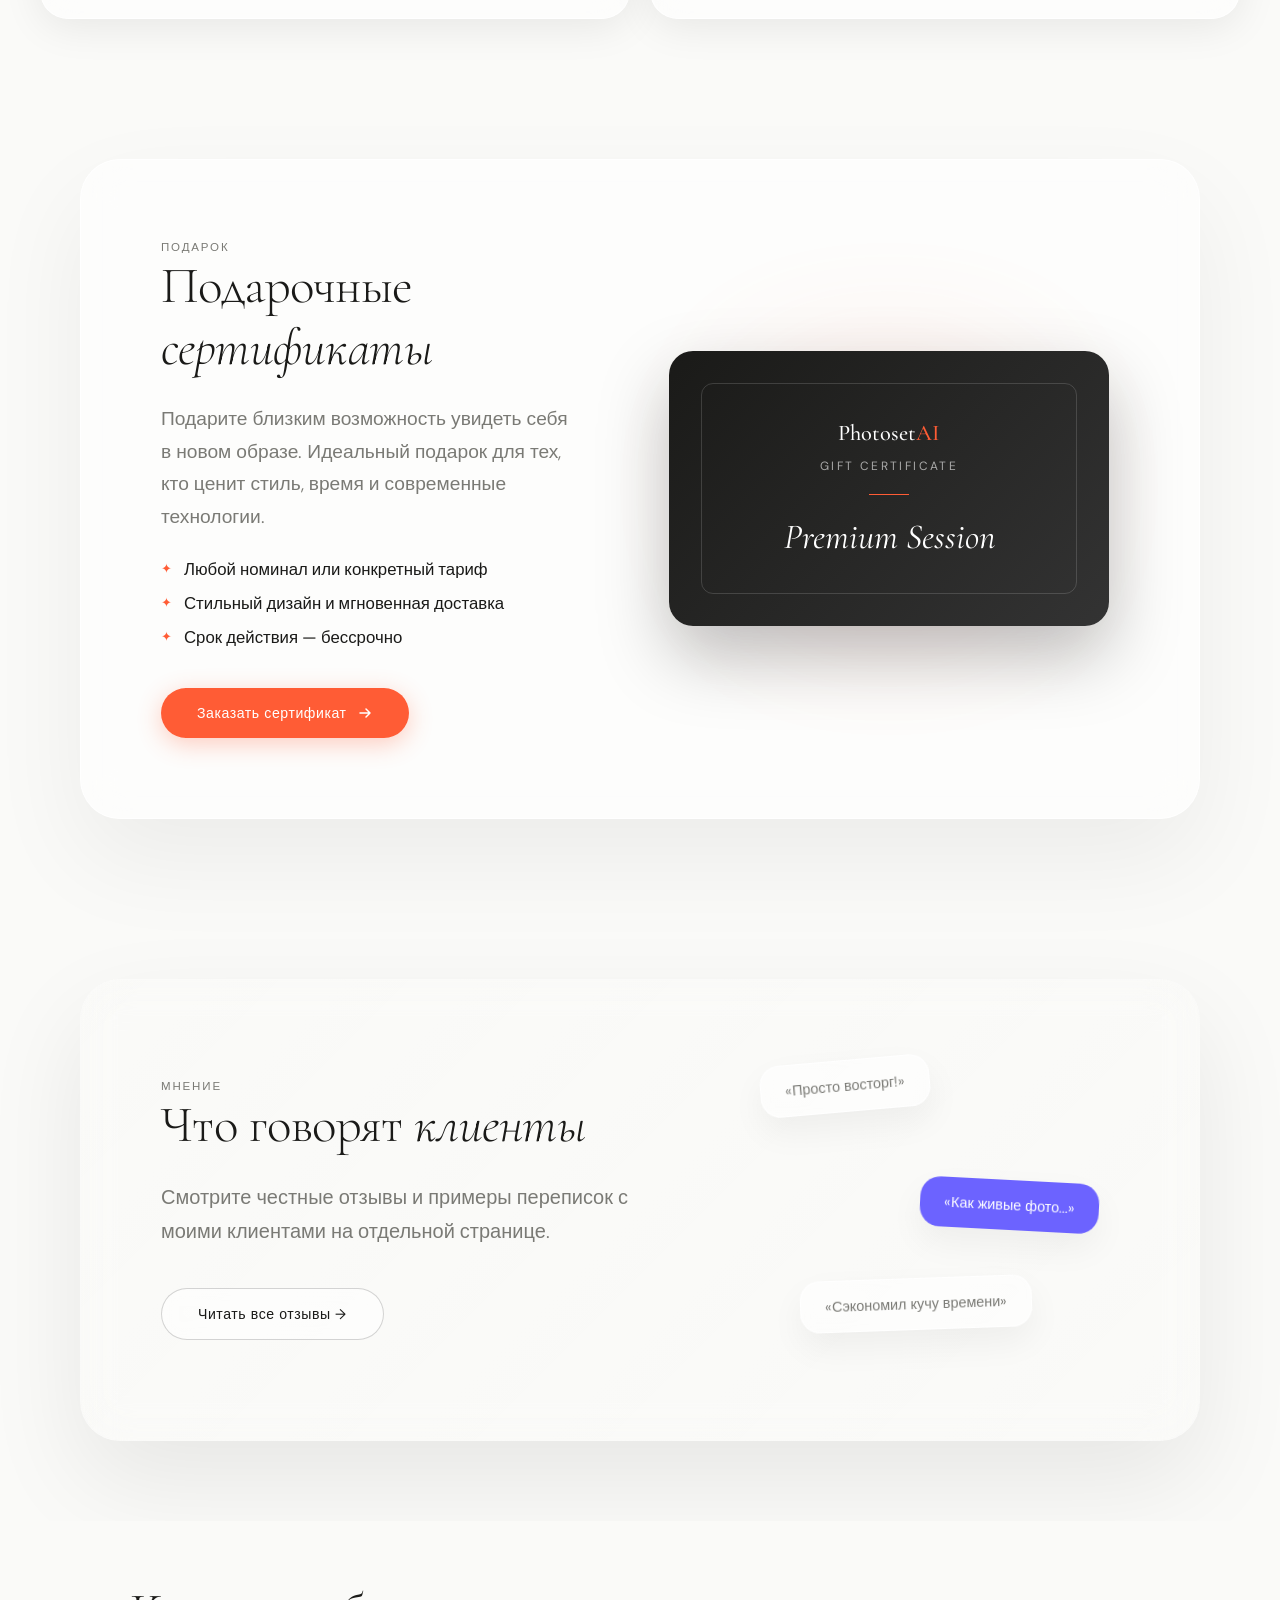
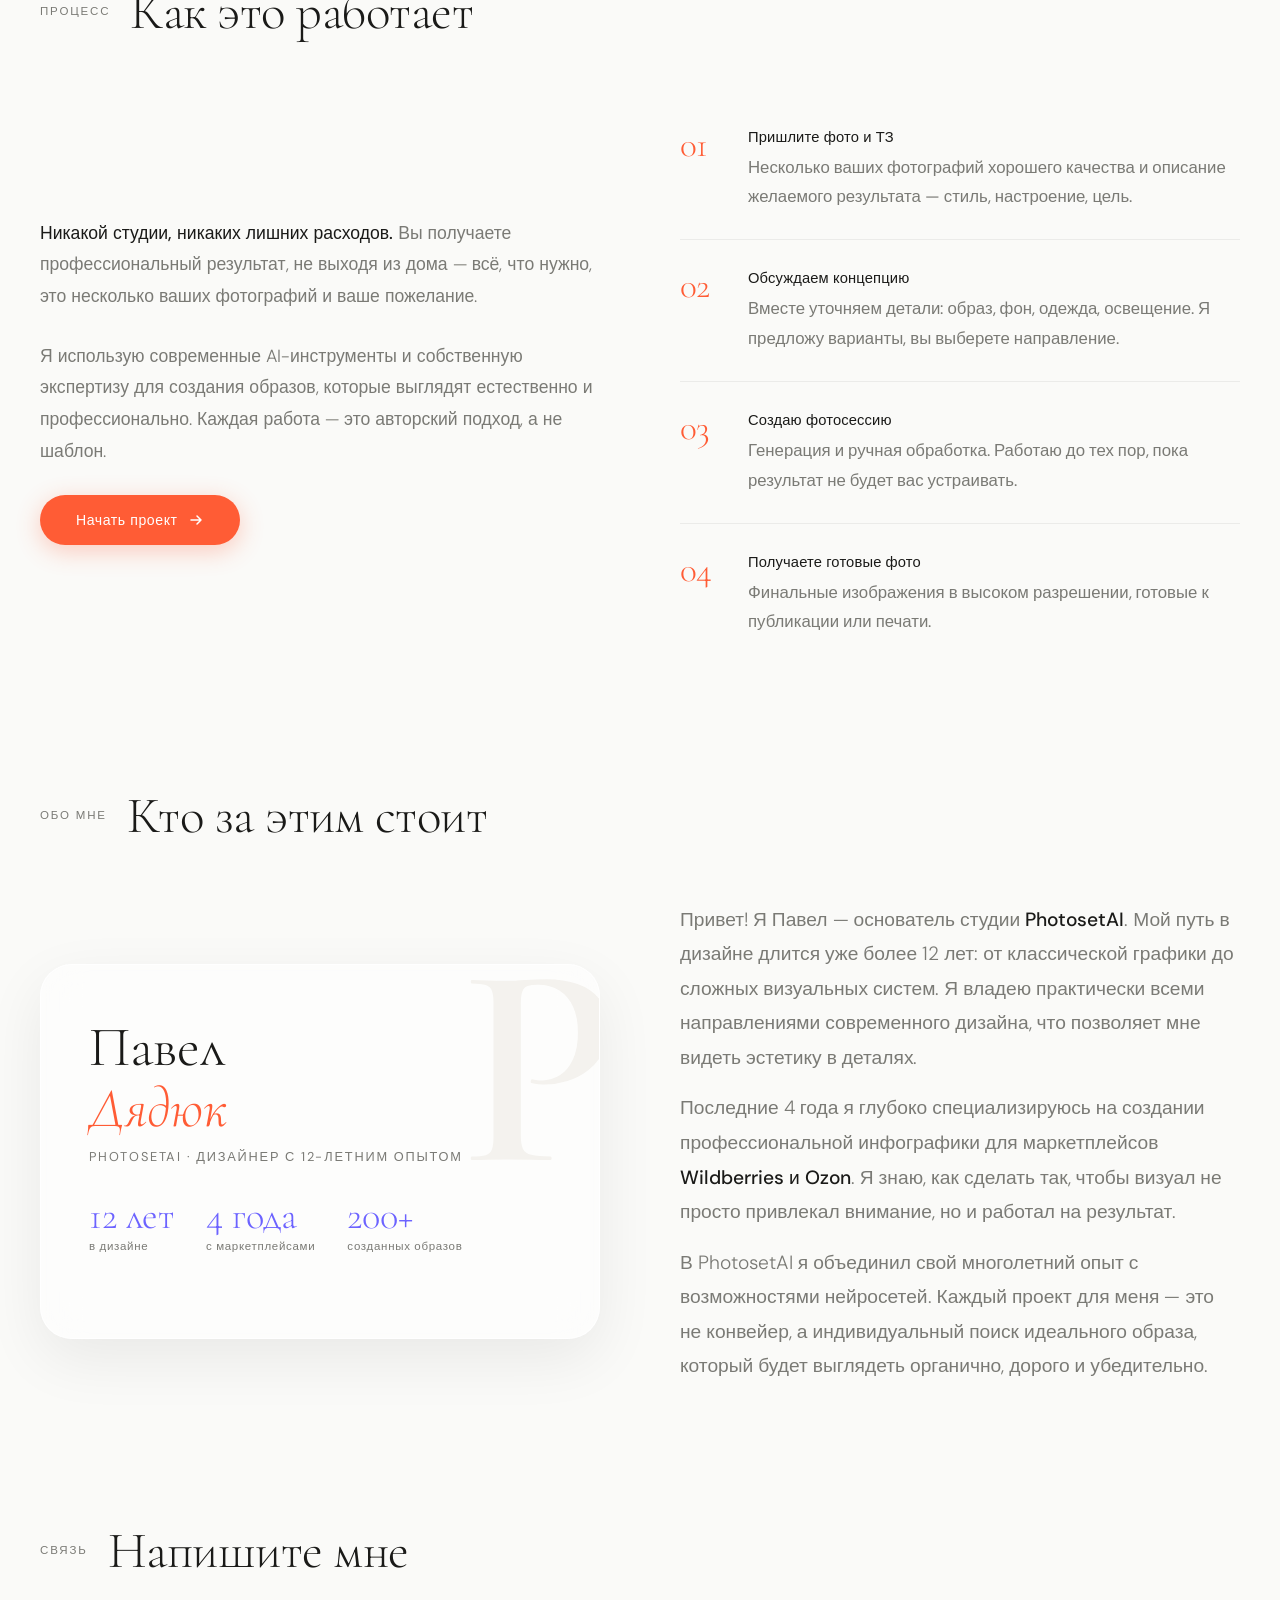
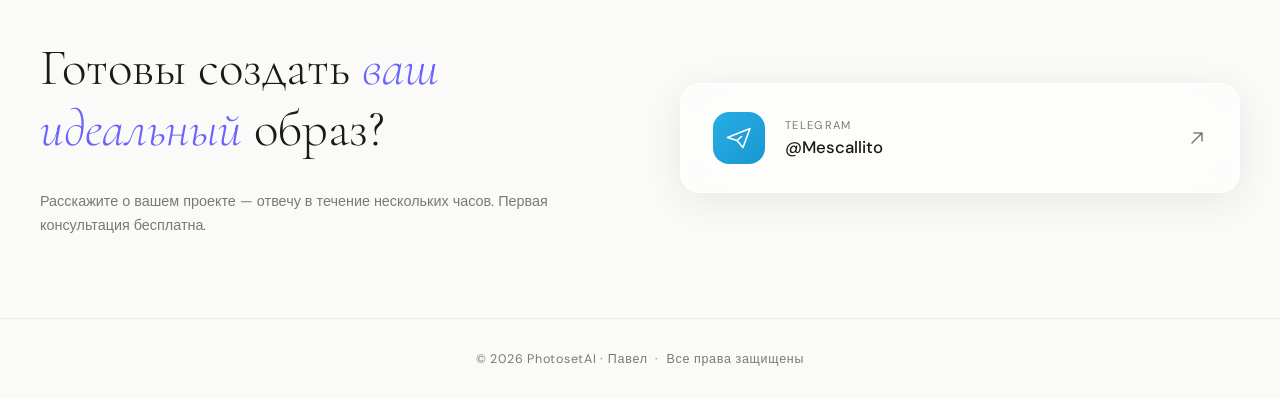
==== commit 77874009: "Update certificate validity to indefinite" ====
--- a/index.html
+++ b/index.html
@@ -508,7 +508,7 @@
           <ul class="certificates-features">
             <li>Любой номинал или конкретный тариф</li>
             <li>Стильный дизайн и мгновенная доставка</li>
-            <li>Срок действия — 6 месяцев</li>
+            <li>Срок действия — бессрочно</li>
           </ul>
           <a href="https://t.me/Mescallito" target="_blank" class="btn-primary">
             Заказать сертификат
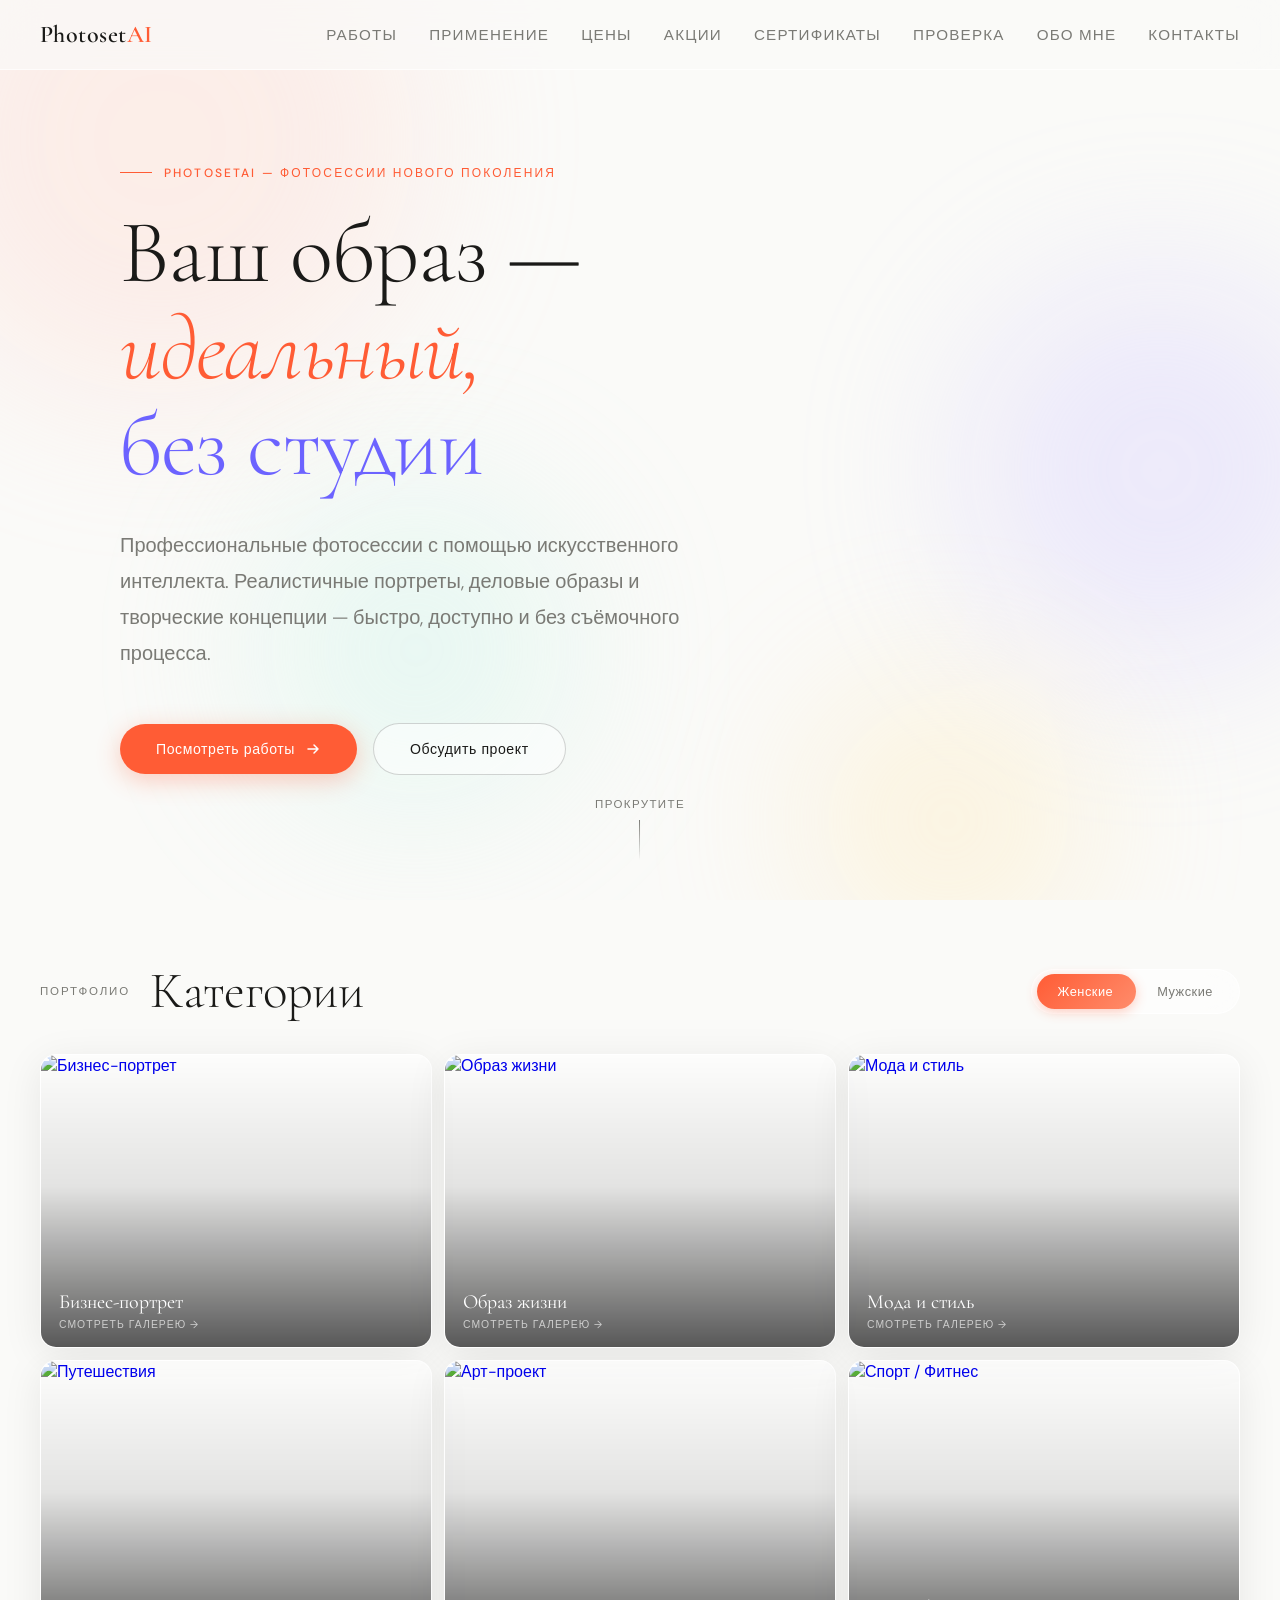
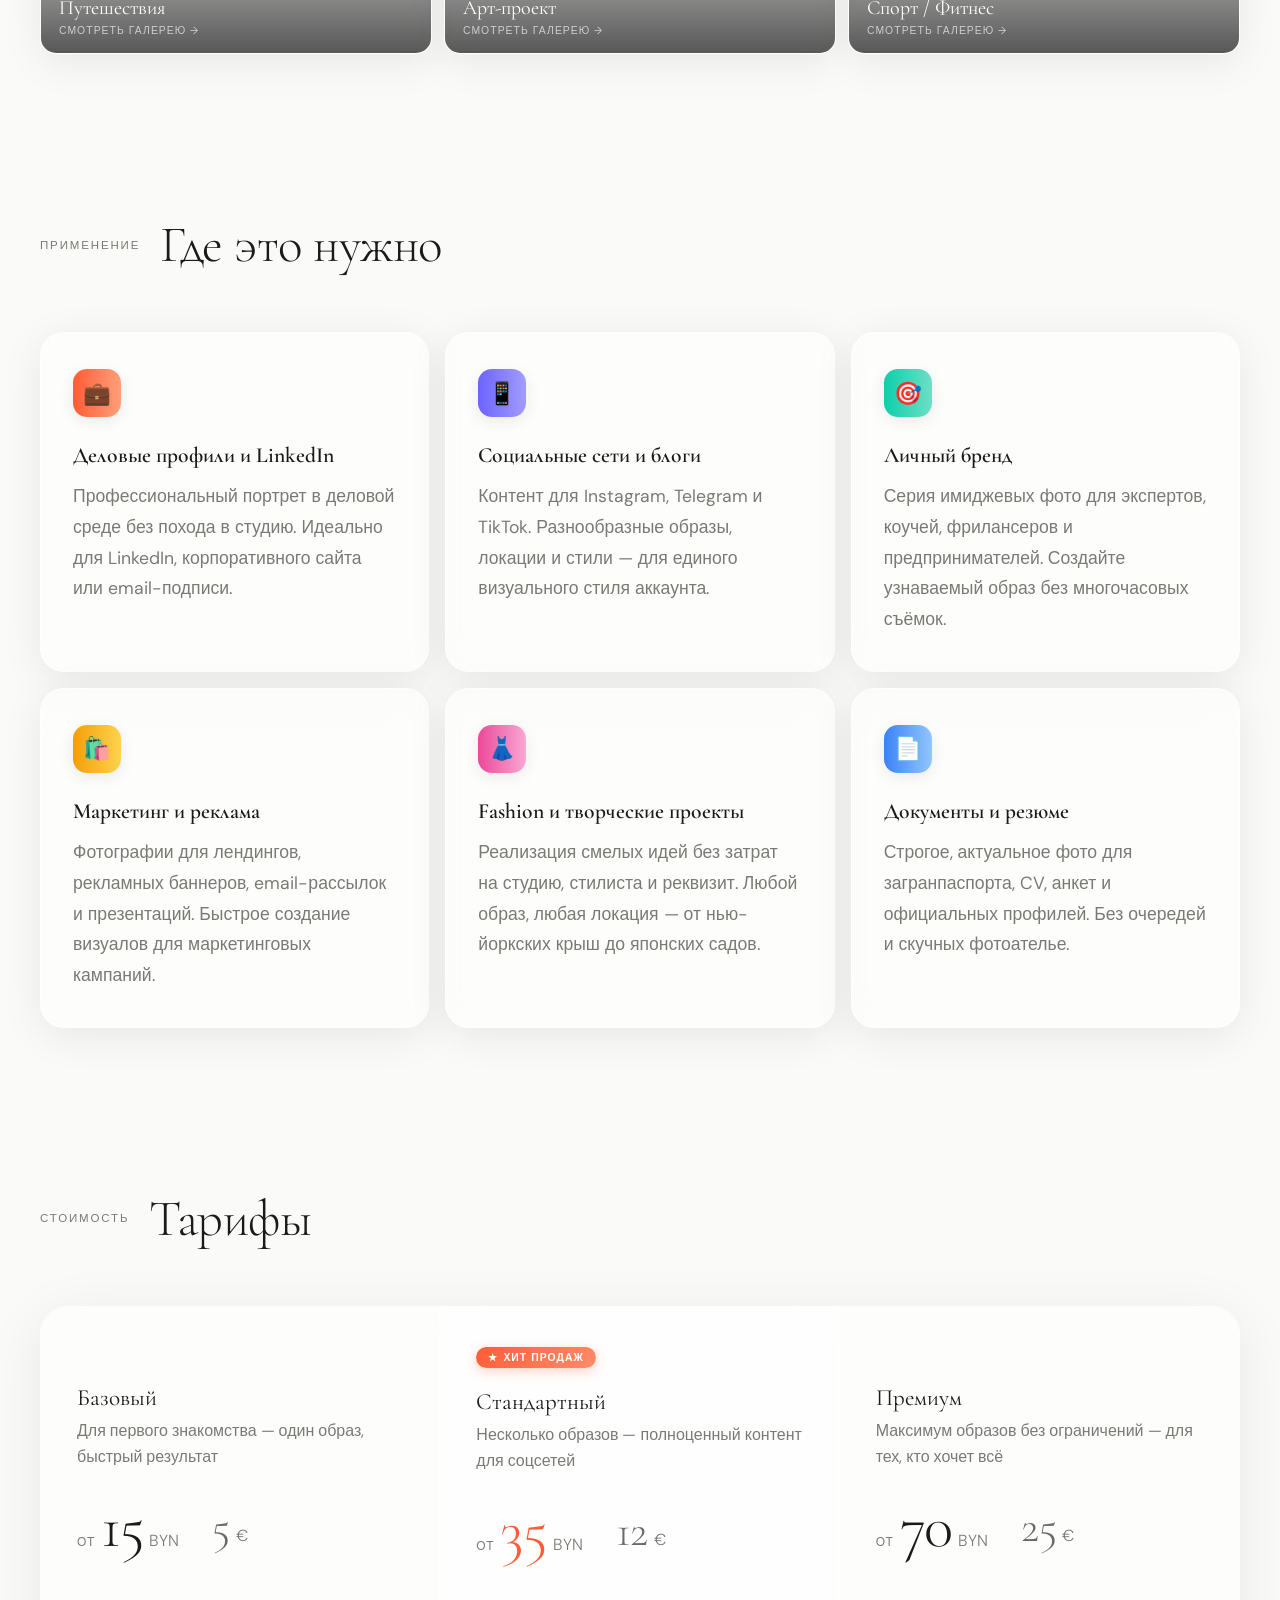
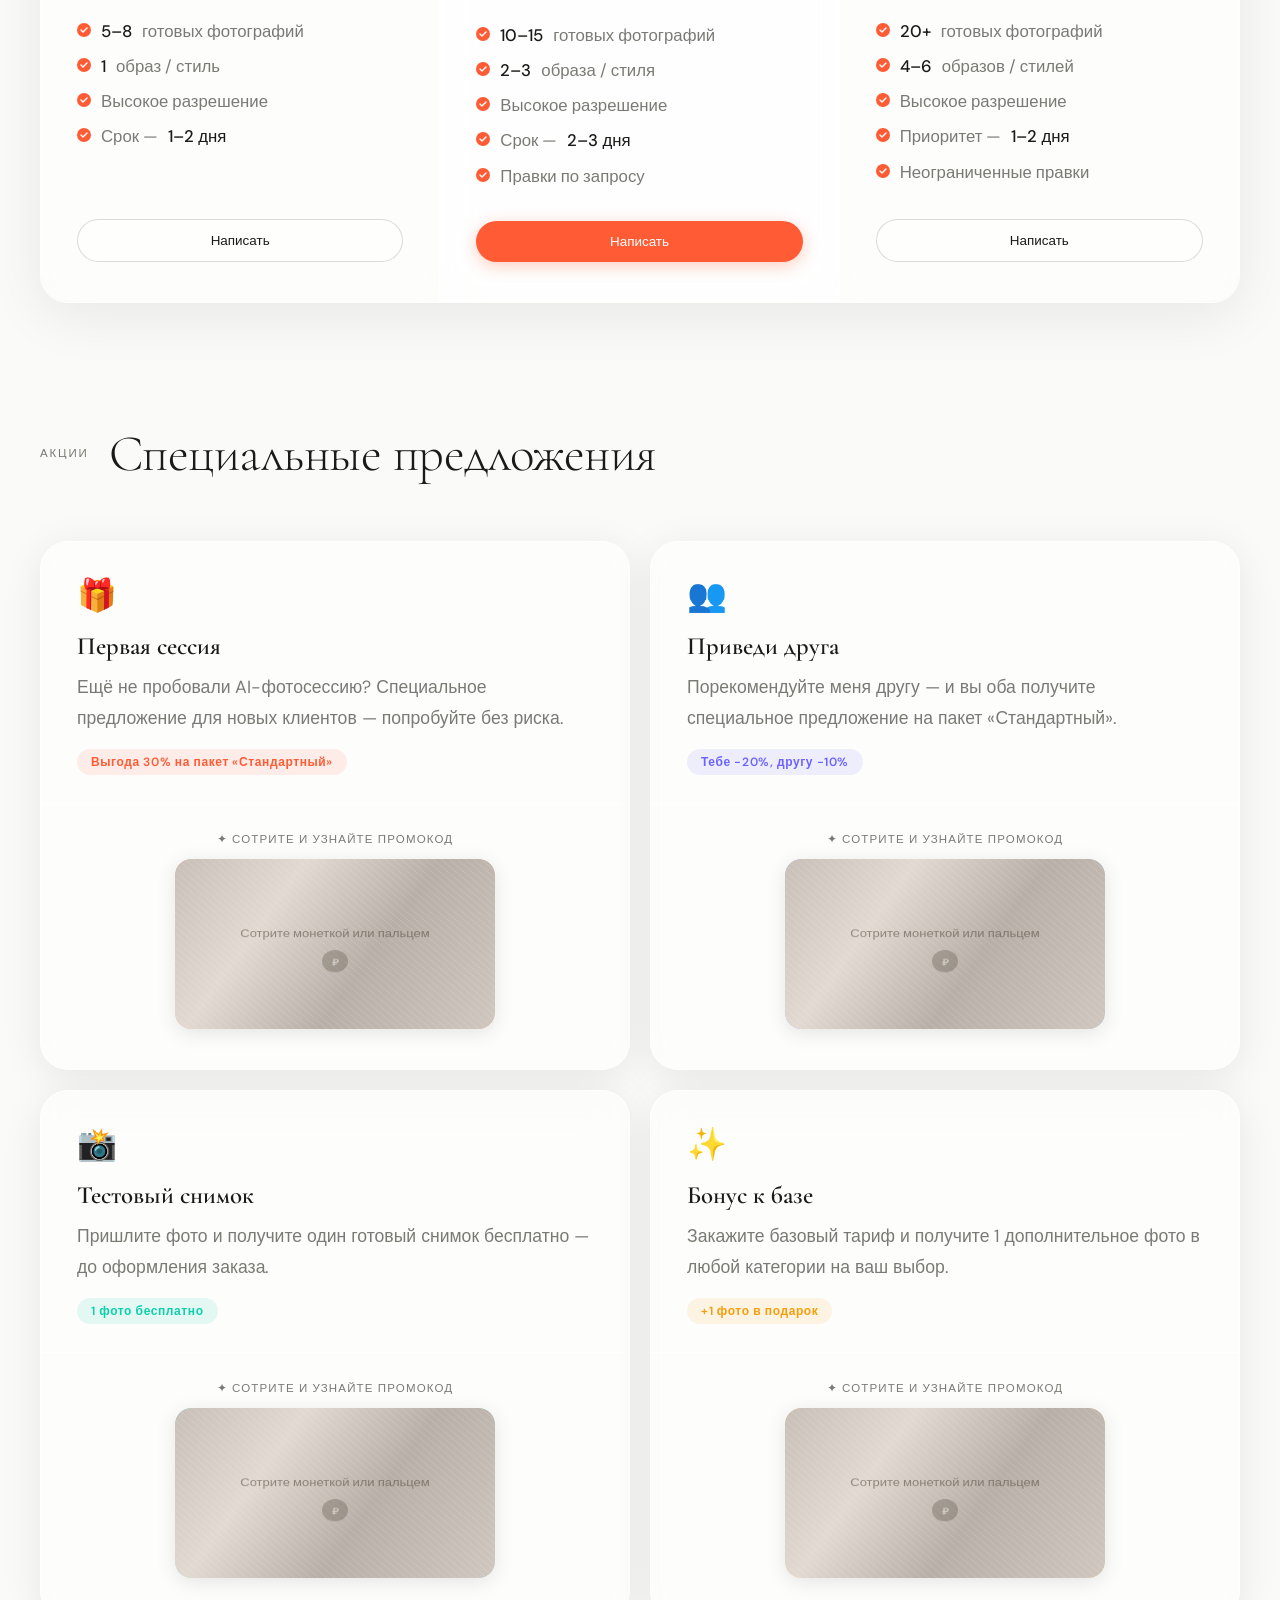
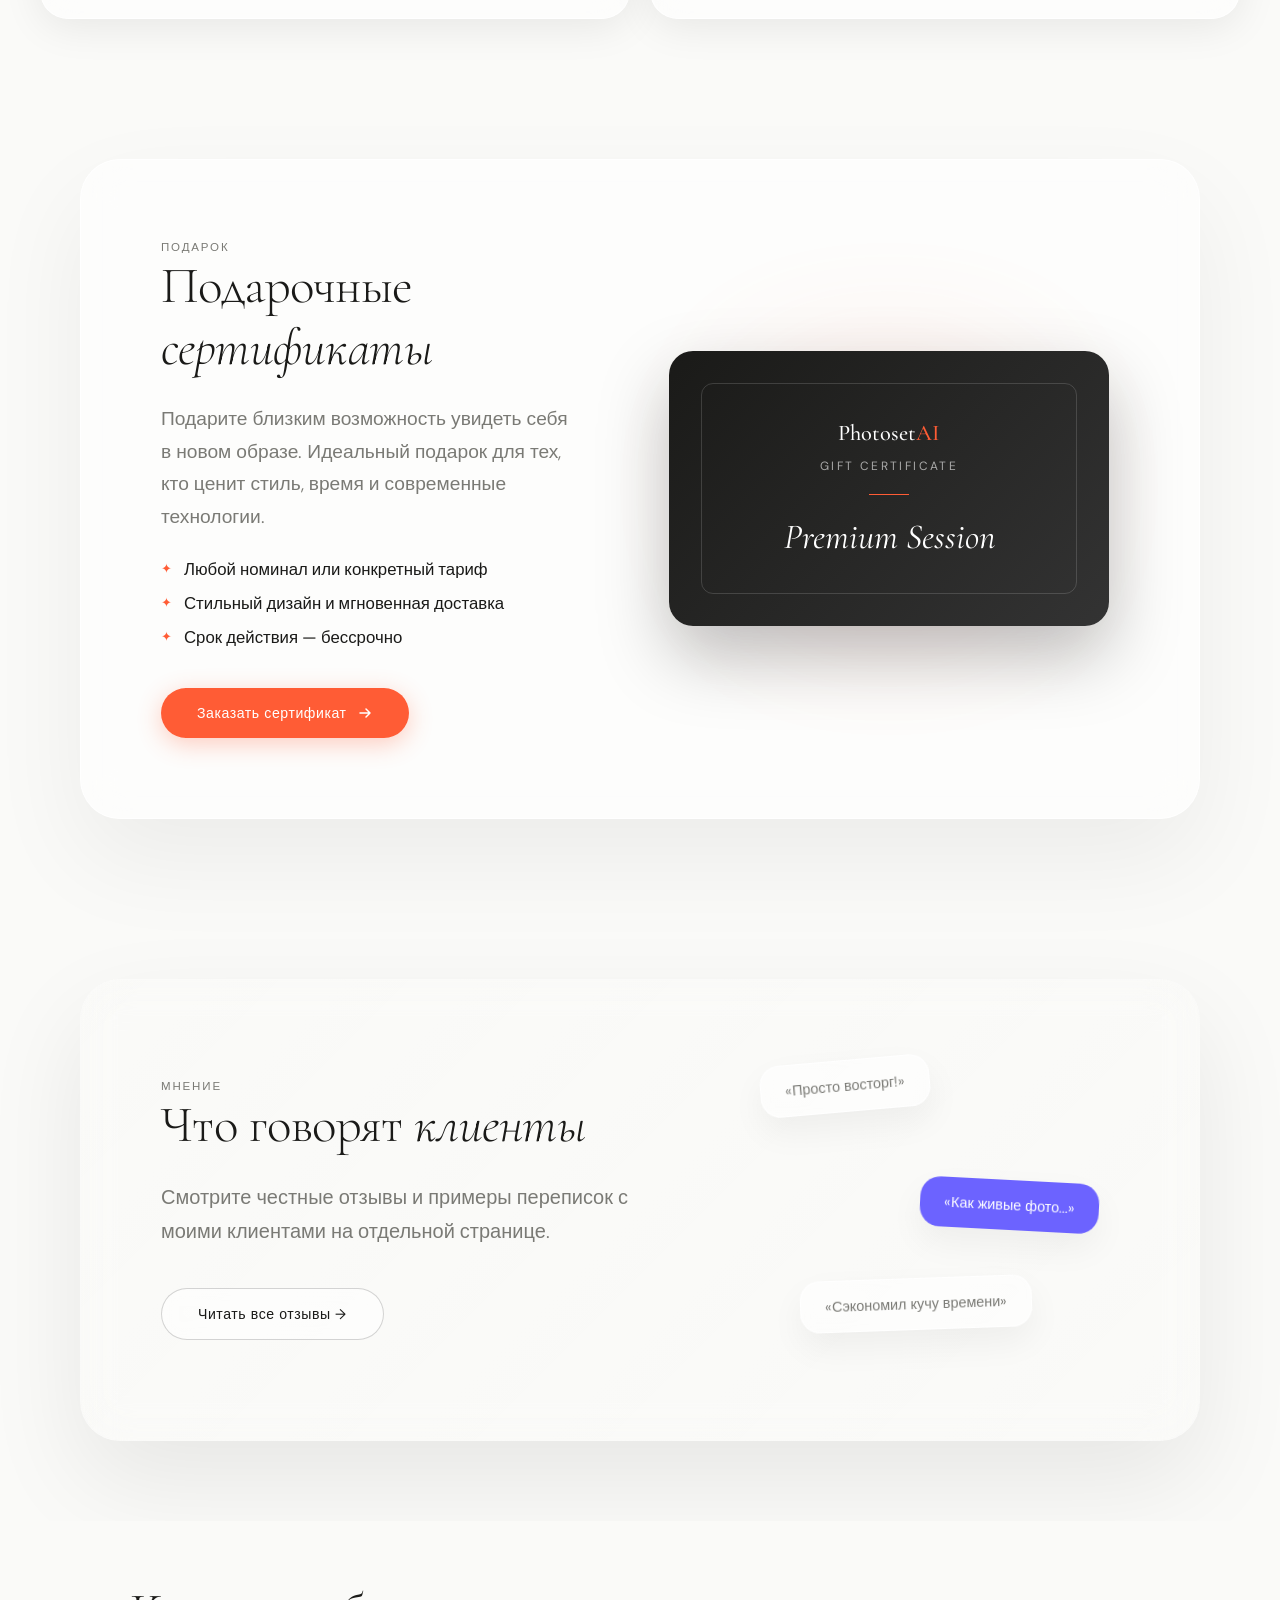
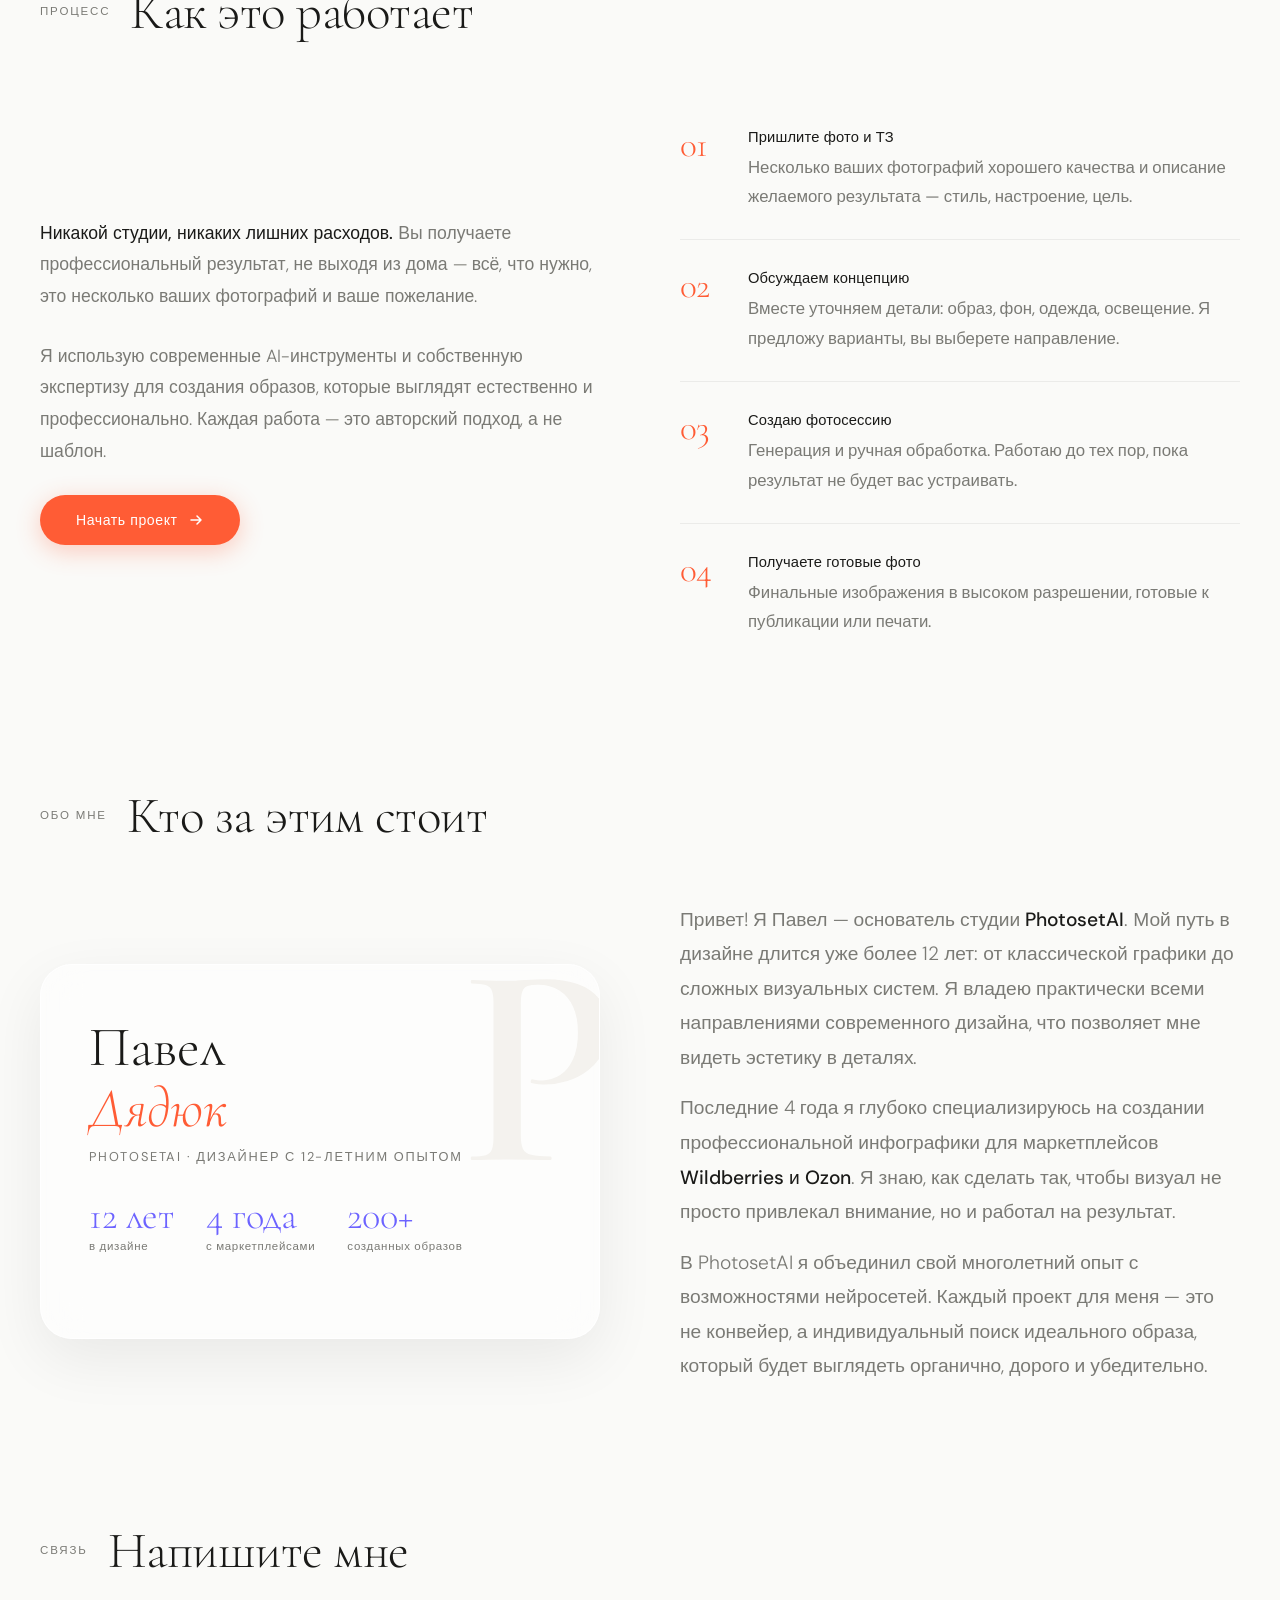
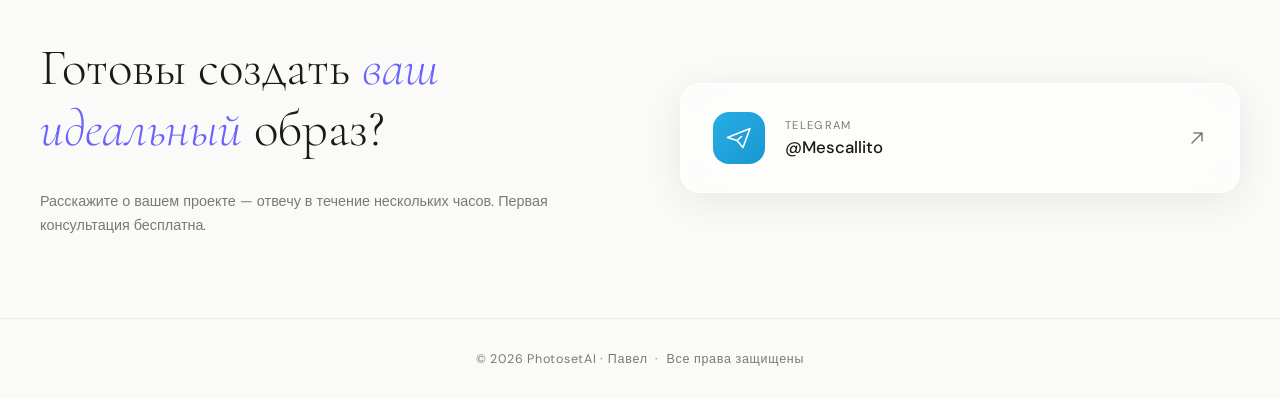
==== commit 41bab990: "Установка новой фавиконки psai_favicon.svg во всех файлах" ====
--- a/index.html
+++ b/index.html
@@ -6,7 +6,7 @@
   <meta name="viewport" content="width=device-width, initial-scale=1.0">
   <title>PhotosetAI — AI Фотосессии от Павла</title>
   <meta name="color-scheme" content="light dark">
-  <link rel="icon" href="favicon.ico">
+  <link rel="icon" type="image/svg+xml" href="psai_favicon.svg">
   <link rel="preconnect" href="https://fonts.googleapis.com">
   <link
     href="https://fonts.googleapis.com/css2?family=Cormorant+Garamond:ital,wght@0,300;0,400;0,600;1,300;1,400&family=DM+Sans:wght@300;400;500&display=swap"
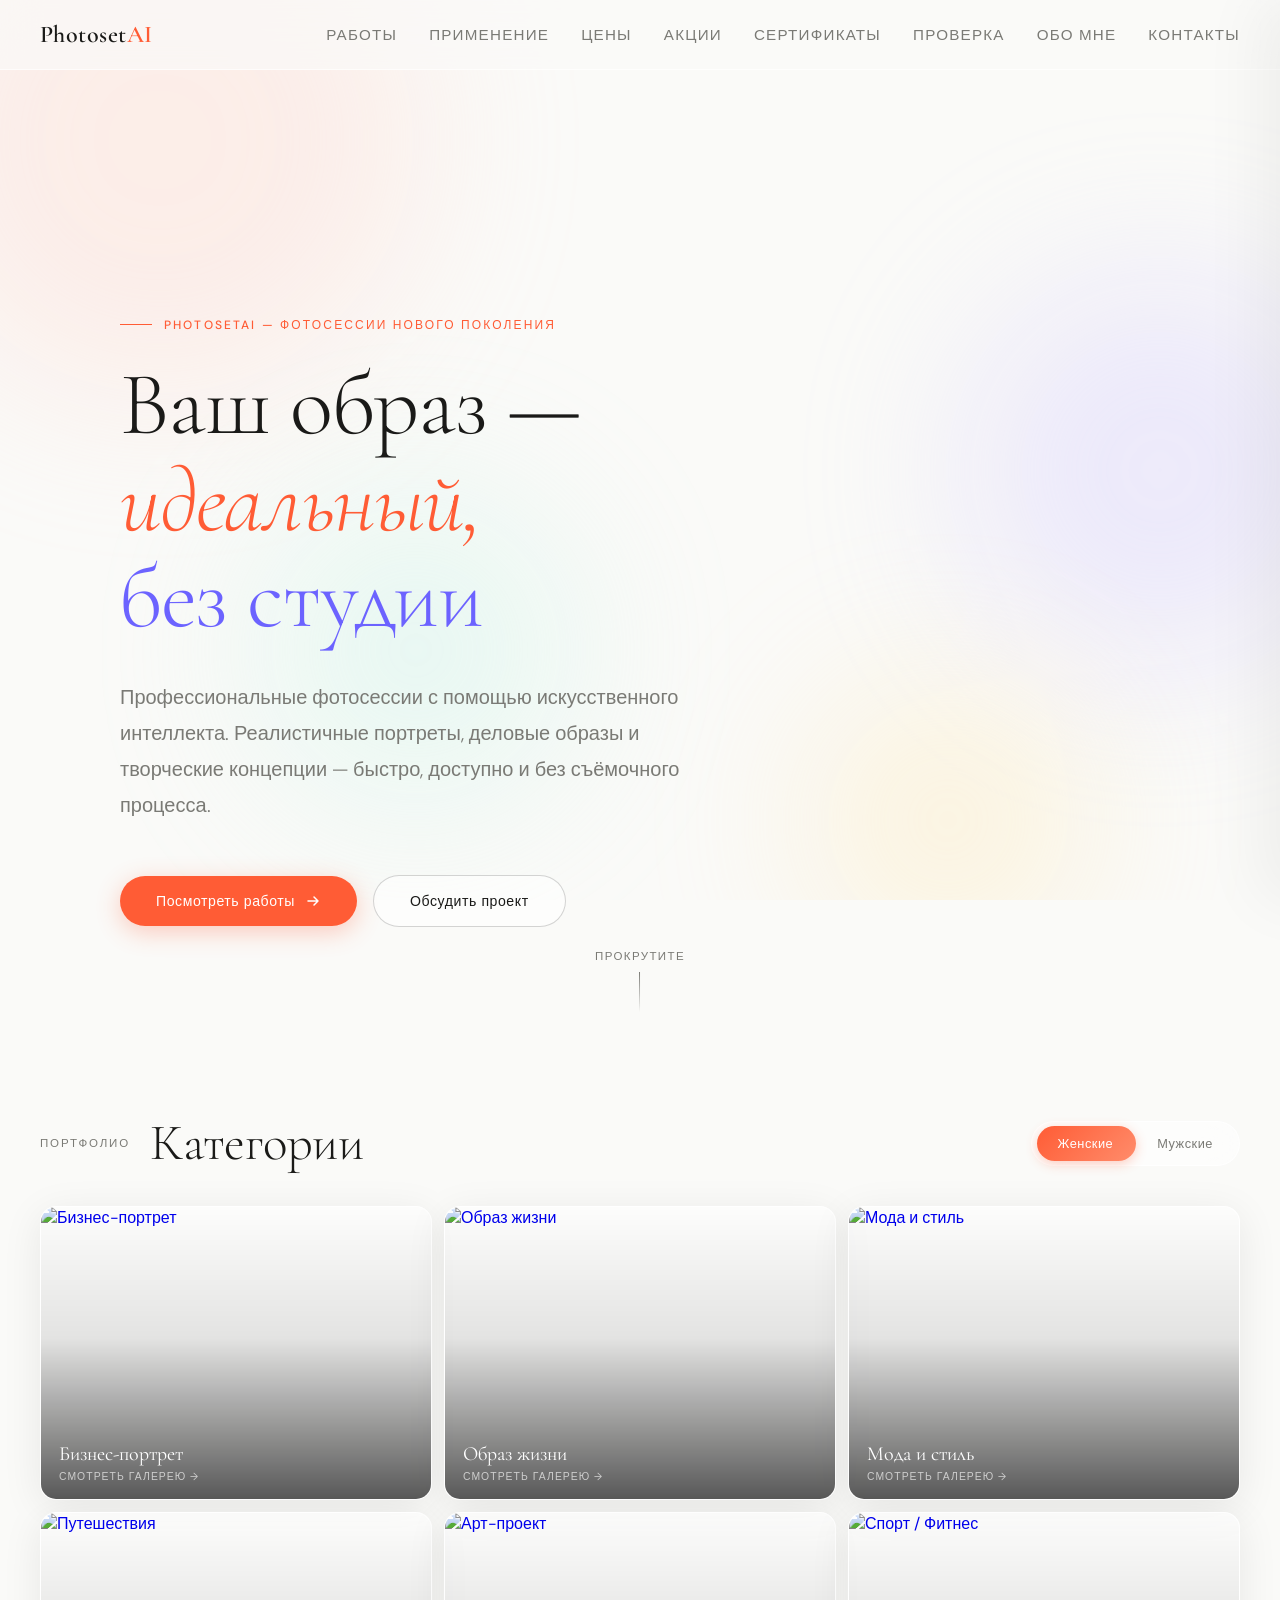
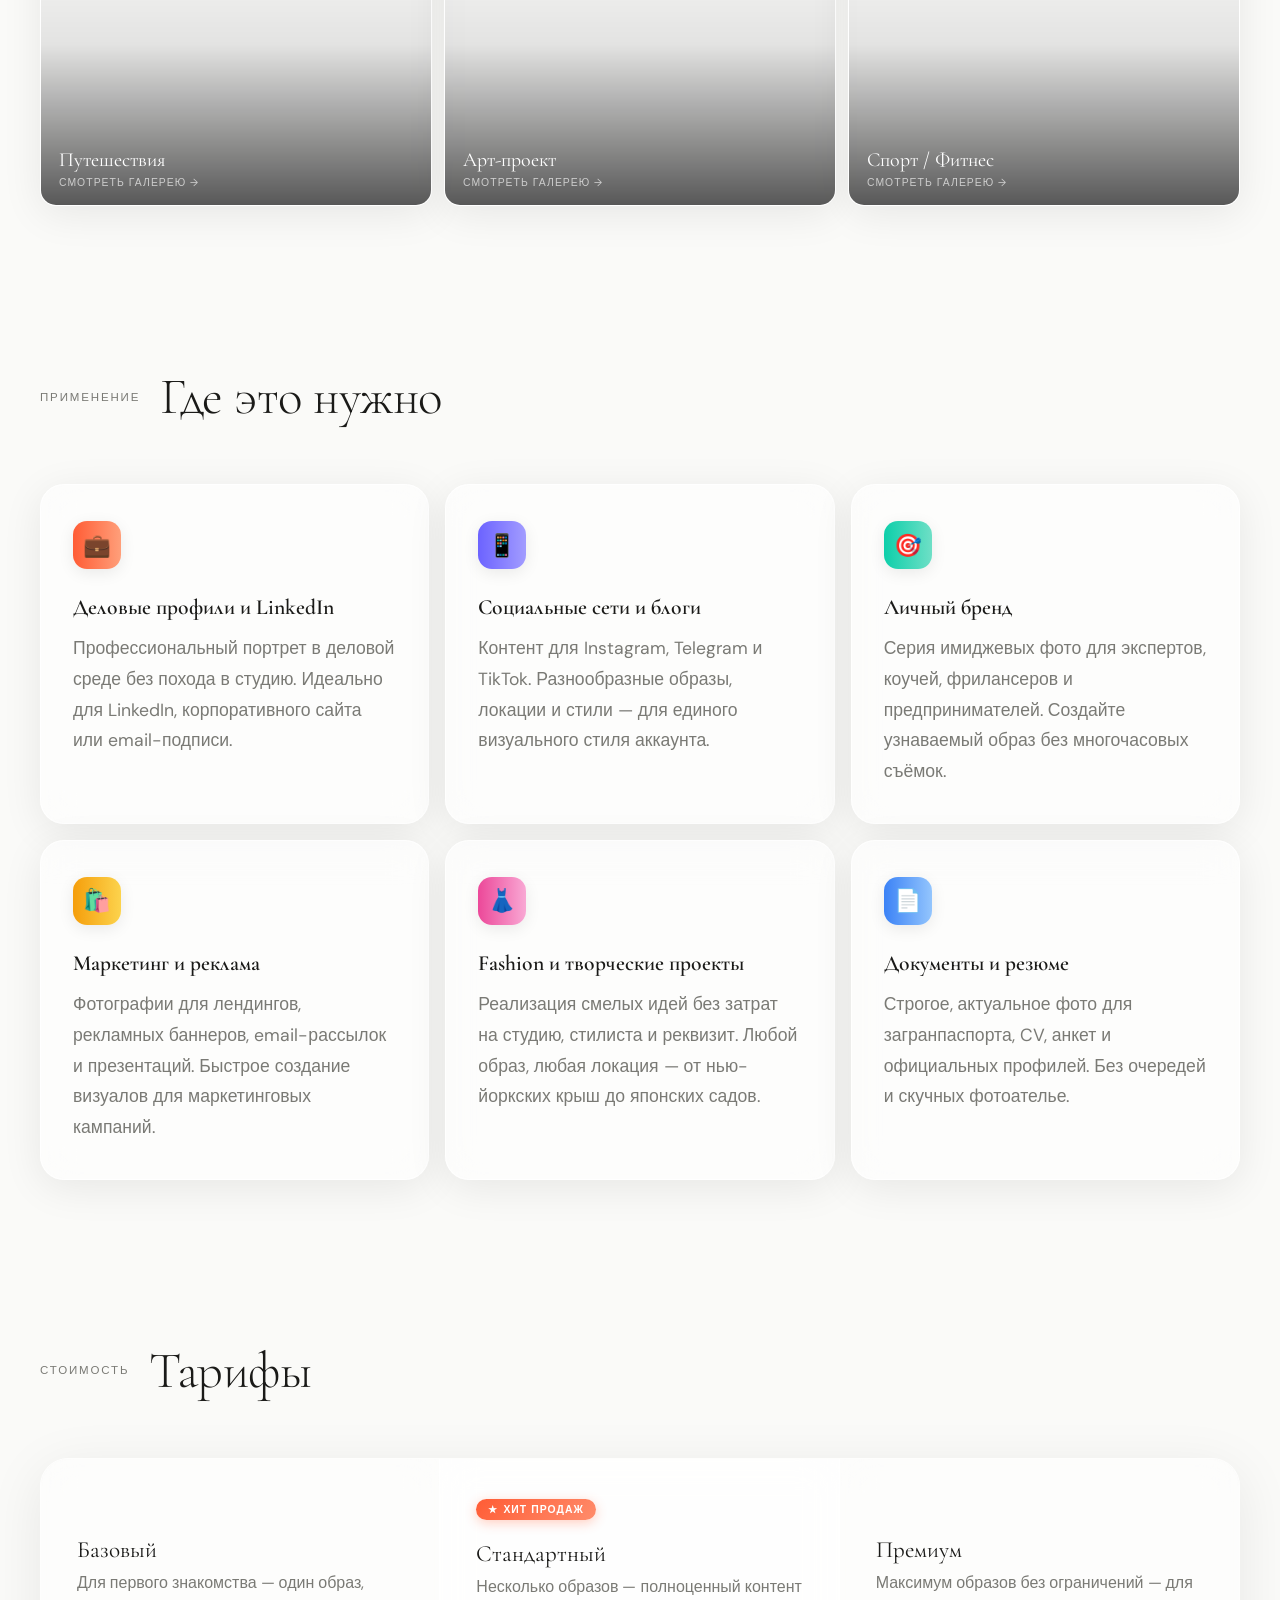
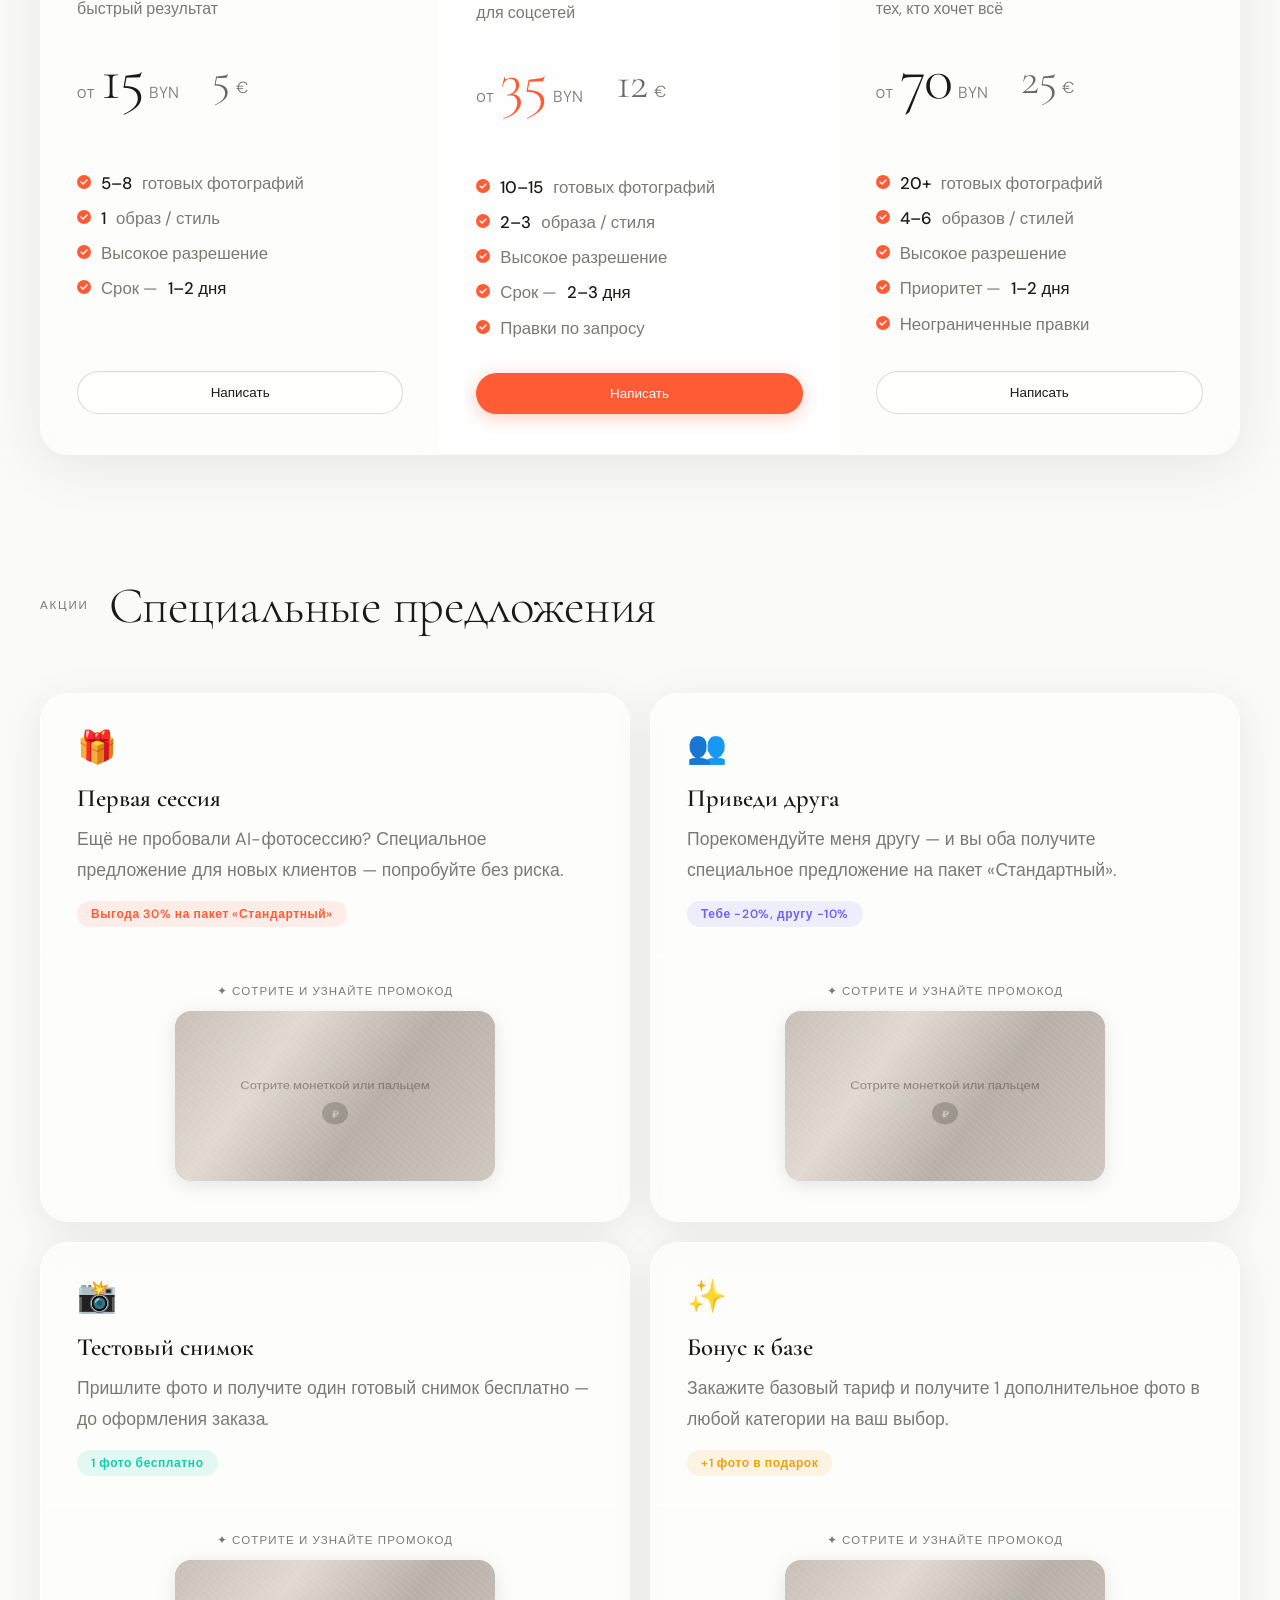
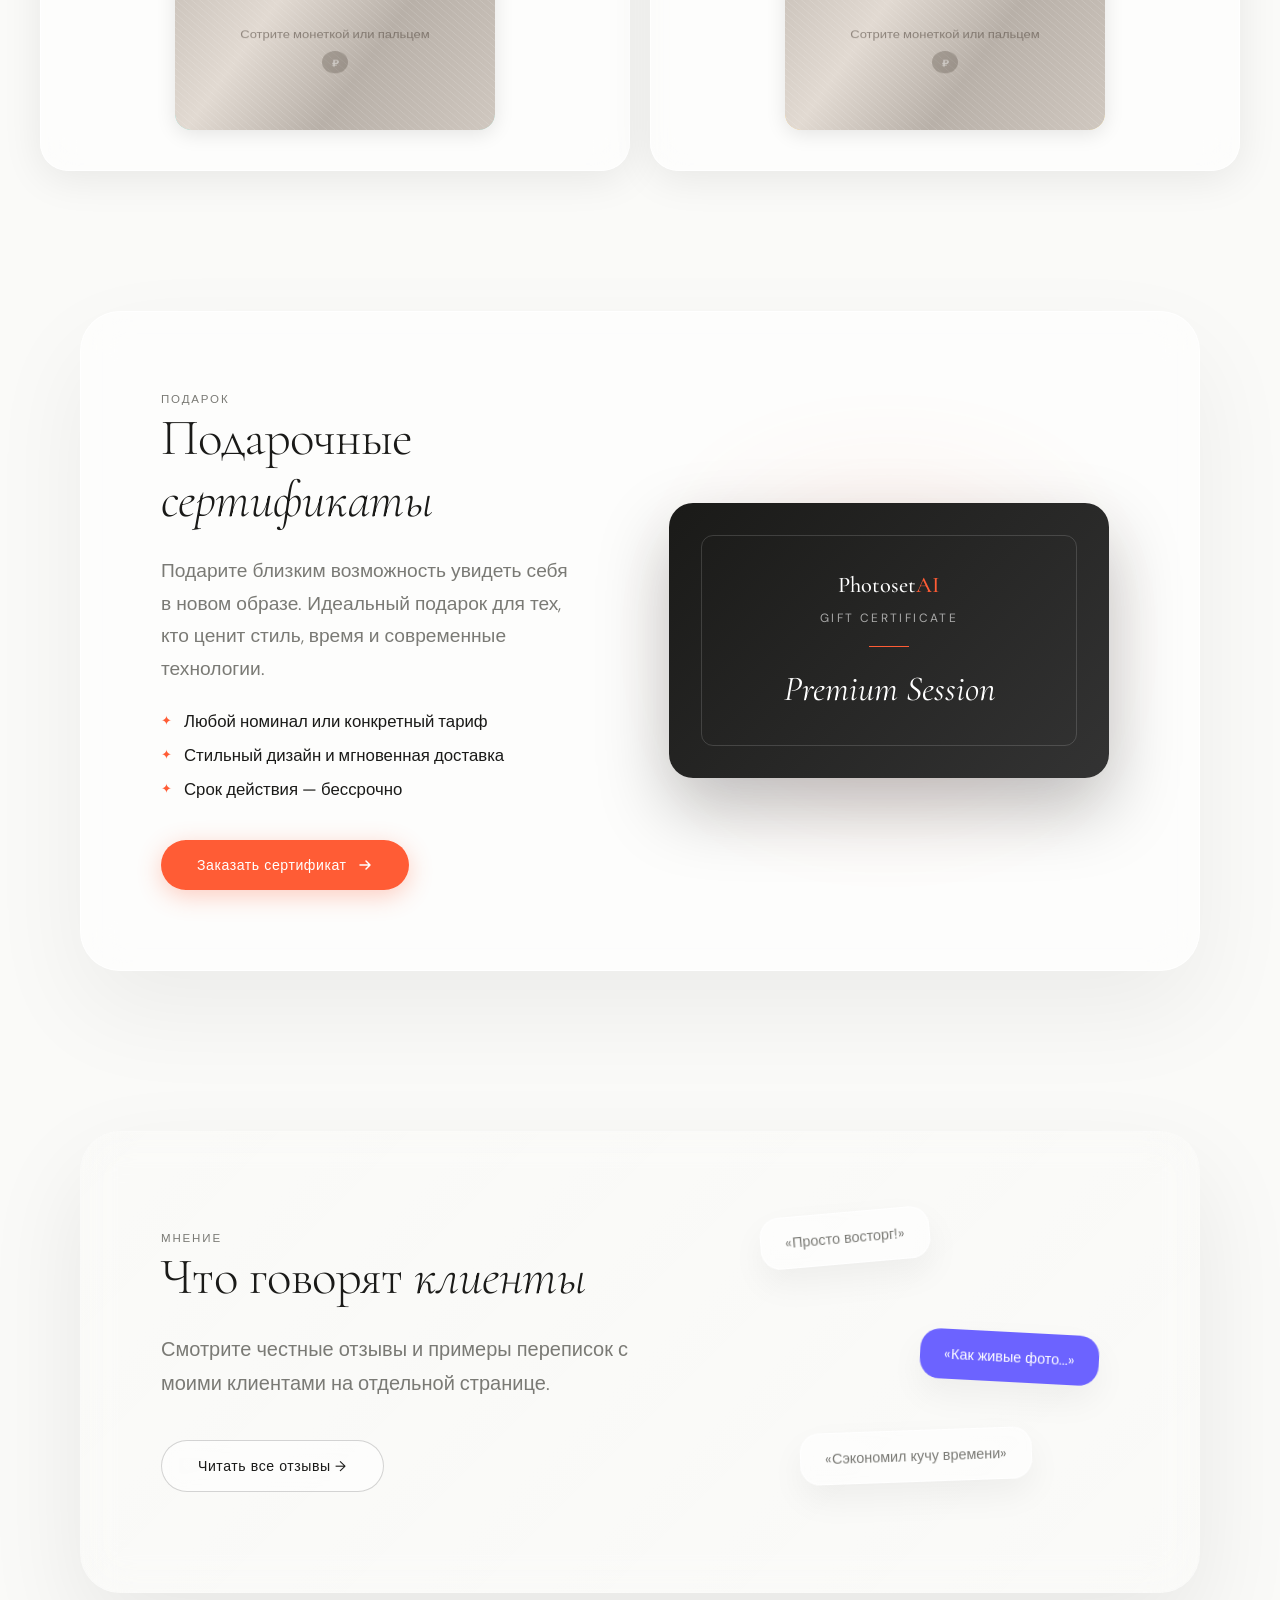
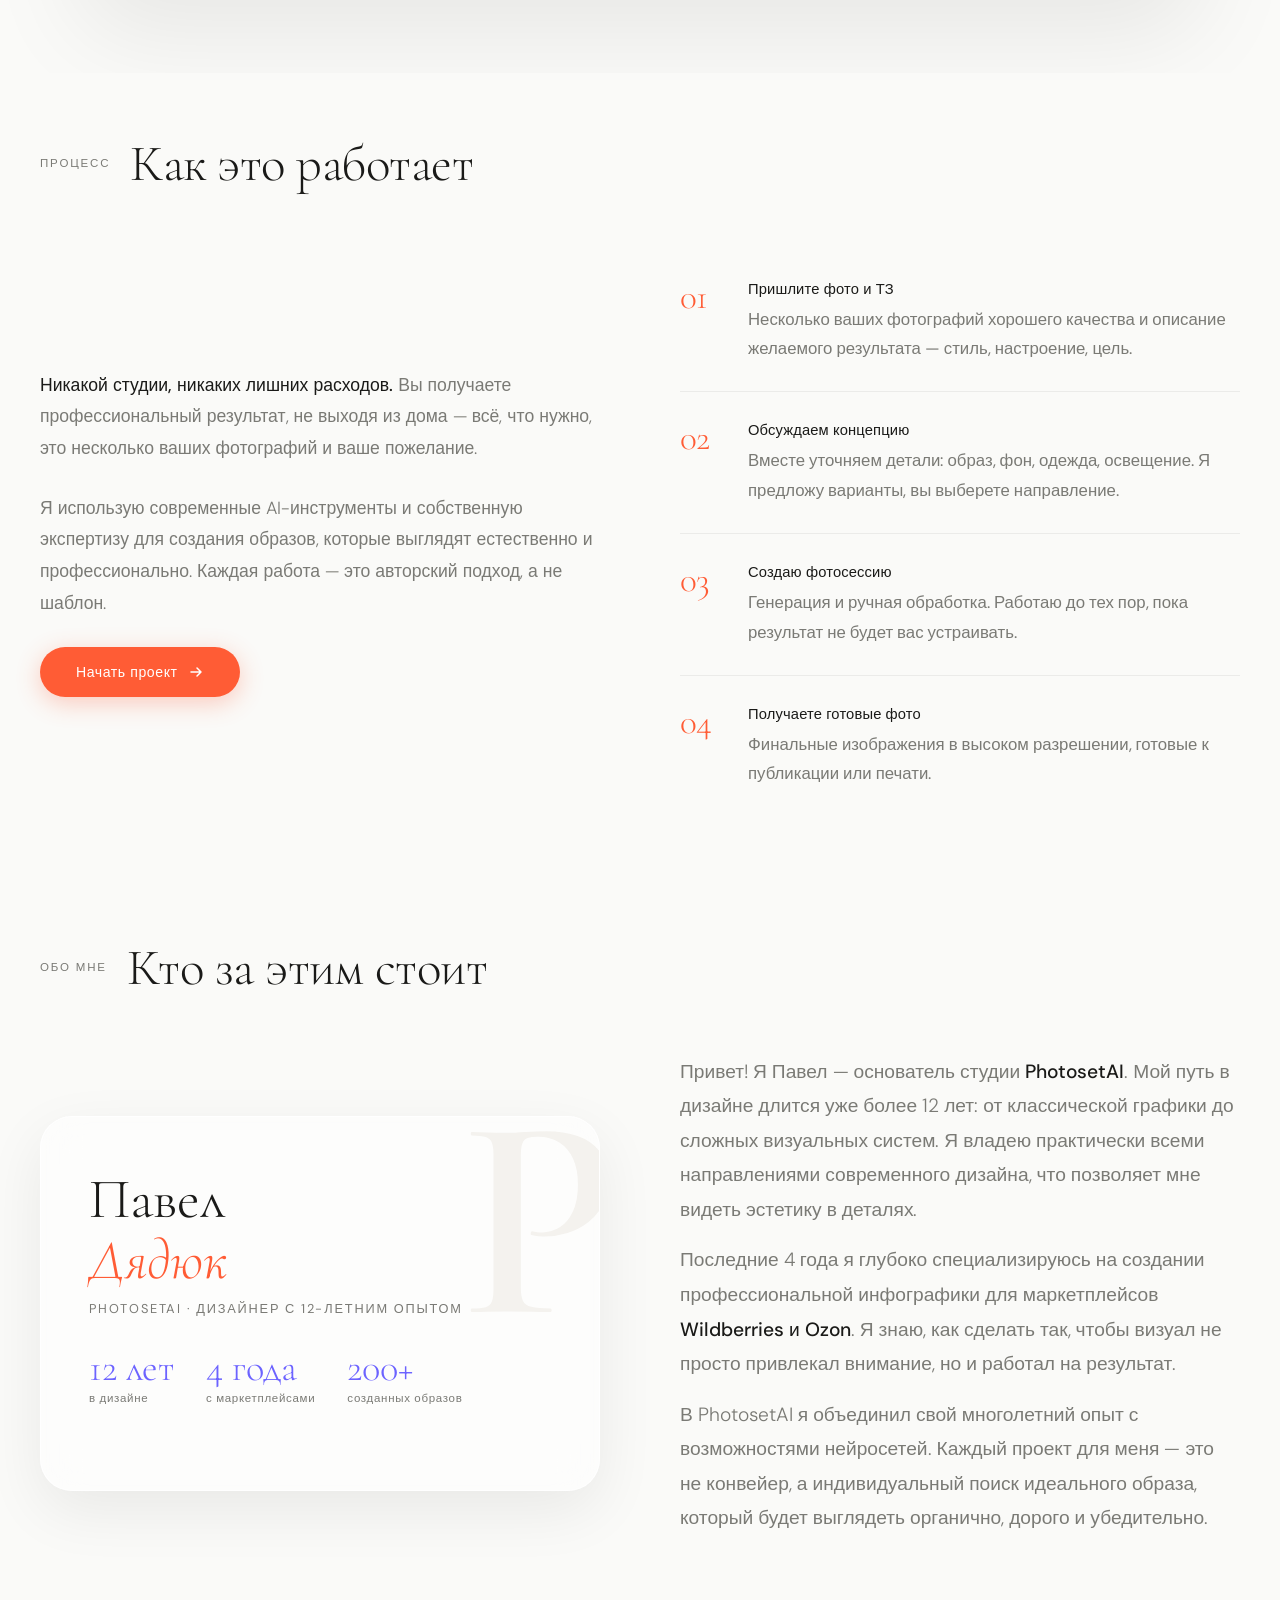
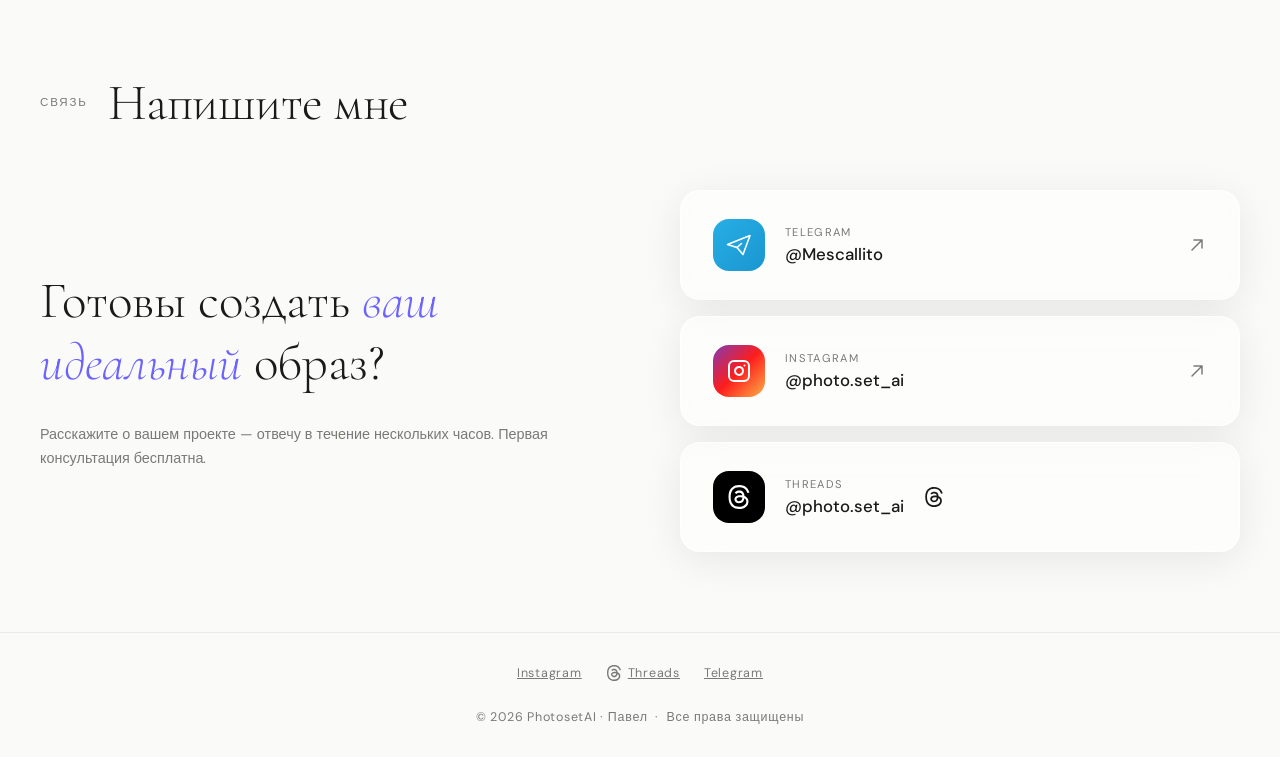
==== commit f6fee2e0: "feat: premium burger menu and corrected Threads branding across all pages" ====
--- a/index.html
+++ b/index.html
@@ -38,47 +38,67 @@
   </div>
 
   <!-- NAV -->
-  <nav>
+    <nav>
     <div class="nav-logo">Photoset<span>AI</span></div>
     <div class="nav-links">
-      <a href="#portfolio">Работы</a>
-      <a href="#usecases">Применение</a>
-      <a href="#pricing">Цены</a>
-      <a href="#promos">Акции</a>
-      <a href="#certificates">Сертификаты</a>
+      <a href="index.html#portfolio">Работы</a>
+      <a href="index.html#usecases">Применение</a>
+      <a href="index.html#pricing">Цены</a>
+      <a href="index.html#promos">Акции</a>
+      <a href="index.html#certificates">Сертификаты</a>
       <a href="verify.html">Проверка</a>
-      <a href="#about">Обо мне</a>
-      <a href="#contact">Контакты</a>
+      <a href="index.html#about">Обо мне</a>
+      <a href="index.html#contact">Контакты</a>
     </div>
     <button type="button" class="nav-mobile-btn" id="menuBtn" onclick="toggleMenu()" aria-label="Меню">
       <span></span><span></span><span></span>
     </button>
   </nav>
-  <!-- Mobile dropdown -->
-  <div id="mobileMenu" style="
-  display:none; position:fixed; top:65px; left:0; right:0; z-index:99;
-  background:rgba(250,250,248,0.96); backdrop-filter:blur(20px);
-  border-bottom:1px solid rgba(0,0,0,0.06); padding:20px 24px 28px;
-  flex-direction:column; gap:0;
-">
-    <a href="#portfolio" onclick="toggleMenu()"
-      style="display:block;padding:14px 0;border-bottom:1px solid rgba(0,0,0,0.06);font-size:1rem;color:var(--text);text-decoration:none;">Работы</a>
-    <a href="#usecases" onclick="toggleMenu()"
-      style="display:block;padding:14px 0;border-bottom:1px solid rgba(0,0,0,0.06);font-size:1rem;color:var(--text);text-decoration:none;">Применение</a>
-    <a href="#pricing" onclick="toggleMenu()"
-      style="display:block;padding:14px 0;border-bottom:1px solid rgba(0,0,0,0.06);font-size:1rem;color:var(--text);text-decoration:none;">Цены</a>
-    <a href="#promos" onclick="toggleMenu()"
-      style="display:block;padding:14px 0;border-bottom:1px solid rgba(0,0,0,0.06);font-size:1rem;color:var(--text);text-decoration:none;">Акции</a>
-    <a href="#certificates" onclick="toggleMenu()"
-      style="display:block;padding:14px 0;border-bottom:1px solid rgba(0,0,0,0.06);font-size:1rem;color:var(--text);text-decoration:none;">Сертификаты</a>
-    <a href="verify.html" onclick="toggleMenu()"
-      style="display:block;padding:14px 0;border-bottom:1px solid rgba(0,0,0,0.06);font-size:1rem;color:var(--text);text-decoration:none;">Проверка сертификата</a>
-    <a href="#about" onclick="toggleMenu()"
-      style="display:block;padding:14px 0;border-bottom:1px solid rgba(0,0,0,0.06);font-size:1rem;color:var(--text);text-decoration:none;">Обо
-      мне</a>
-    <a href="#contact" onclick="toggleMenu()"
-      style="display:block;padding:14px 0;font-size:1rem;color:var(--accent);text-decoration:none;font-weight:500;">Контакты</a>
+
+  <!-- Mobile Drawer -->
+  <div class="drawer-overlay" id="drawerOverlay" onclick="toggleMenu()"></div>
+  <div class="burger-drawer" id="burgerDrawer">
+    <div class="drawer-links">
+      <a href="index.html#portfolio" onclick="toggleMenu()">Работы</a>
+      <a href="index.html#usecases" onclick="toggleMenu()">Применение</a>
+      <a href="index.html#pricing" onclick="toggleMenu()">Цены</a>
+      <a href="index.html#promos" onclick="toggleMenu()">Акции</a>
+      <a href="index.html#certificates" onclick="toggleMenu()">Сертификаты</a>
+      <a href="verify.html" onclick="toggleMenu()">Проверка</a>
+      <a href="index.html#about" onclick="toggleMenu()">Обо мне</a>
+      <a href="index.html#contact" onclick="toggleMenu()">Контакты</a>
+    </div>
+    <div class="drawer-footer">
+      <div class="section-tag">Мы в соцсетях</div>
+      <div class="drawer-socials">
+        <a href="https://www.instagram.com/photo.set_ai/" target="_blank" class="social-icon" aria-label="Instagram">
+          <svg width="20" height="20" viewBox="0 0 24 24" fill="none" stroke="currentColor" stroke-width="2" stroke-linecap="round" stroke-linejoin="round"><rect x="2" y="2" width="20" height="20" rx="5" ry="5"></rect><path d="M16 11.37A4 4 0 1 1 12.63 8 4 4 0 0 1 16 11.37z"></path><line x1="17.5" y1="6.5" x2="17.51" y2="6.5"></line></svg>
+        </a>
+        <a href="https://www.threads.com/@photo.set_ai?igshid=NTc4MTIwNjQ2YQ==" target="_blank" class="social-icon" aria-label="Threads">
+          <span class="threads-icon"></span>
+        </a>
+        <a href="https://t.me/Mescallito" target="_blank" class="social-icon" aria-label="Telegram">
+          <svg width="20" height="18" viewBox="0 0 26 22" fill="none"><path d="M1.5 10.5L24 1.5L17 20.5L11 13.5L1.5 10.5Z" stroke="currentColor" stroke-width="2" stroke-linejoin="round" /><path d="M11 13.5L15.5 9.5" stroke="currentColor" stroke-width="2" stroke-linecap="round" /></svg>
+        </a>
+      </div>
+    </div>
   </div>
+    <div class="drawer-footer">
+      <div class="section-tag">Мы в соцсетях</div>
+      <div class="drawer-socials">
+        <a href="https://www.instagram.com/photo.set_ai/" target="_blank" class="social-icon" aria-label="Instagram">
+          <svg width="20" height="20" viewBox="0 0 24 24" fill="none" stroke="currentColor" stroke-width="2" stroke-linecap="round" stroke-linejoin="round"><rect x="2" y="2" width="20" height="20" rx="5" ry="5"></rect><path d="M16 11.37A4 4 0 1 1 12.63 8 4 4 0 0 1 16 11.37z"></path><line x1="17.5" y1="6.5" x2="17.51" y2="6.5"></line></svg>
+        </a>
+        <a href="https://www.threads.com/@photo.set_ai?igshid=NTc4MTIwNjQ2YQ==" target="_blank" class="social-icon" aria-label="Threads">
+          <span class="threads-icon"></span>
+        </a>
+        <a href="https://t.me/Mescallito" target="_blank" class="social-icon" aria-label="Telegram">
+          <svg width="20" height="18" viewBox="0 0 26 22" fill="none"><path d="M1.5 10.5L24 1.5L17 20.5L11 13.5L1.5 10.5Z" stroke="currentColor" stroke-width="2" stroke-linejoin="round" /><path d="M11 13.5L15.5 9.5" stroke="currentColor" stroke-width="2" stroke-linecap="round" /></svg>
+        </a>
+      </div>
+    </div>
+  </div>
+
 
   <main>
     <!-- HERO -->
@@ -680,15 +700,52 @@
             </svg>
           </a>
 
+          <a href="https://www.instagram.com/photo.set_ai/" class="contact-card" target="_blank">
+            <div class="contact-icon" style="background: linear-gradient(135deg, #833AB4, #FD1D1D, #FCAF45);">
+              <svg width="24" height="24" viewBox="0 0 24 24" fill="none" stroke="white" stroke-width="2" stroke-linecap="round" stroke-linejoin="round"><rect x="2" y="2" width="20" height="20" rx="5" ry="5"></rect><path d="M16 11.37A4 4 0 1 1 12.63 8 4 4 0 0 1 16 11.37z"></path><line x1="17.5" y1="6.5" x2="17.51" y2="6.5"></line></svg>
+            </div>
+            <div class="contact-info">
+              <div class="contact-label">Instagram</div>
+              <div class="contact-value">@photo.set_ai</div>
+            </div>
+            <svg class="contact-arrow" width="20" height="20" viewBox="0 0 20 20" fill="none">
+              <path d="M5 15L15 5M15 5H7M15 5v8" stroke="currentColor" stroke-width="1.5" stroke-linecap="round"
+                stroke-linejoin="round" />
+            </svg>
+          </a>
+
+          <a href="https://www.threads.com/@photo.set_ai?igshid=NTc4MTIwNjQ2YQ==" class="contact-card" target="_blank">
+            <div class="contact-icon" style="background: #000;">
+              <span class="threads-icon"></span>
+            </div>
+            <div class="contact-info">
+              <div class="contact-label">Threads</div>
+              <div class="contact-value">@photo.set_ai</div>
+            </div>
+            <span class="threads-icon"></span>
+          </a>
+
+
         </div>
       </div>
     </section>
 
   </main>
   <!-- FOOTER -->
+    <!-- FOOTER -->
   <footer>
-    © 2026 PhotosetAI · Павел &nbsp;·&nbsp; Все права защищены
+    <div class="footer-content">
+      <div class="footer-socials">
+        <a href="https://www.instagram.com/photo.set_ai/" target="_blank" aria-label="Instagram">Instagram</a>
+        <a href="https://www.threads.com/@photo.set_ai?igshid=NTc4MTIwNjQ2YQ==" target="_blank" aria-label="Threads">
+          <span class="threads-icon"></span>Threads
+        </a>
+        <a href="https://t.me/Mescallito" target="_blank" aria-label="Telegram">Telegram</a>
+      </div>
+      <div>© 2026 PhotosetAI · Павел &nbsp;·&nbsp; Все права защищены</div>
+    </div>
   </footer>
+
 
   <!-- Scroll reveal -->
   <!-- LIGHTBOX -->
--- a/assets/css/style.css
+++ b/assets/css/style.css
@@ -59,7 +59,27 @@
     color: var(--text);
   }
   .nav-logo span { color: var(--accent); }
-  .nav-mobile-btn { display: none; }
+  .nav-mobile-btn {
+    display: none;
+    flex-direction: column;
+    justify-content: space-between;
+    width: 28px;
+    height: 18px;
+    position: relative;
+    z-index: 1100;
+  }
+  .nav-mobile-btn span {
+    display: block;
+    width: 100%;
+    height: 2px;
+    background: var(--text);
+    border-radius: 4px;
+    transition: transform 0.4s cubic-bezier(0.22, 1, 0.36, 1), opacity 0.3s;
+  }
+  .nav-mobile-btn.active span:nth-child(1) { transform: translateY(8px) rotate(45deg); }
+  .nav-mobile-btn.active span:nth-child(2) { opacity: 0; transform: translateX(10px); }
+  .nav-mobile-btn.active span:nth-child(3) { transform: translateY(-8px) rotate(-45deg); }
+
   .nav-links {
     display: flex;
     gap: 32px;
@@ -931,6 +951,20 @@
     }
     #mobileMenu a { color: var(--text) !important; border-bottom-color: rgba(255,255,255,0.07) !important; }
     #mobileMenu a:last-child { color: var(--accent) !important; }
+
+    /* Burger Drawer Dark */
+    .burger-drawer {
+      background: rgba(17,17,16,0.92);
+      border-left-color: rgba(255,255,255,0.08);
+    }
+    .drawer-overlay {
+      background: rgba(0,0,0,0.4);
+    }
+    .social-icon {
+      background: rgba(255,255,255,0.05);
+      border-color: rgba(255,255,255,0.1);
+    }
+
 
     /* Buttons */
     .btn-secondary {
@@ -1091,3 +1125,172 @@
   .cat-nav-wrap { margin-top:32px; padding-top:24px; }
 }
 
+
+/* ── BURGER DRAWER ── */
+.burger-drawer {
+  position: fixed;
+  top: 0;
+  right: 0;
+  bottom: 0;
+  width: min(340px, 85vw);
+  background: rgba(250,250,248,0.92);
+  backdrop-filter: blur(24px);
+  -webkit-backdrop-filter: blur(24px);
+  z-index: 1000;
+  transform: translateX(100%);
+  transition: transform 0.5s cubic-bezier(0.22, 1, 0.36, 1);
+  display: flex;
+  flex-direction: column;
+  padding: 100px 40px 60px;
+  border-left: 1px solid rgba(0,0,0,0.06);
+  box-shadow: -20px 0 60px rgba(0,0,0,0.05);
+}
+
+.burger-drawer.active {
+  transform: translateX(0);
+}
+
+.drawer-overlay {
+  position: fixed;
+  inset: 0;
+  background: rgba(0, 0, 0, 0.15);
+  backdrop-filter: blur(4px);
+  z-index: 999;
+  opacity: 0;
+  pointer-events: none;
+  transition: opacity 0.5s;
+}
+
+.drawer-overlay.active {
+  opacity: 1;
+  pointer-events: auto;
+}
+
+.drawer-links {
+  display: flex;
+  flex-direction: column;
+  gap: 16px;
+  margin-bottom: auto;
+}
+
+.drawer-links a {
+  font-family: 'Cormorant Garamond', serif;
+  font-size: 1.8rem;
+  color: var(--text);
+  text-decoration: none;
+  opacity: 0;
+  transform: translateX(24px);
+  transition: opacity 0.5s cubic-bezier(0.22, 1, 0.36, 1), transform 0.5s cubic-bezier(0.22, 1, 0.36, 1);
+  font-weight: 300;
+}
+
+.burger-drawer.active .drawer-links a {
+  opacity: 1;
+  transform: translateX(0);
+}
+
+/* Staggered Delay */
+.drawer-links a:nth-child(1) { transition-delay: 0.1s; }
+.drawer-links a:nth-child(2) { transition-delay: 0.16s; }
+.drawer-links a:nth-child(3) { transition-delay: 0.22s; }
+.drawer-links a:nth-child(4) { transition-delay: 0.28s; }
+.drawer-links a:nth-child(5) { transition-delay: 0.34s; }
+.drawer-links a:nth-child(6) { transition-delay: 0.40s; }
+.drawer-links a:nth-child(7) { transition-delay: 0.46s; }
+.drawer-links a:nth-child(8) { transition-delay: 0.52s; }
+
+.drawer-footer {
+  margin-top: 40px;
+  padding-top: 32px;
+  border-top: 1px solid rgba(0,0,0,0.06);
+  opacity: 0;
+  transform: translateY(16px);
+  transition: opacity 0.5s 0.6s, transform 0.5s 0.6s;
+}
+
+.burger-drawer.active .drawer-footer {
+  opacity: 1;
+  transform: translateY(0);
+}
+
+.drawer-socials {
+  display: flex;
+  gap: 12px;
+  margin-top: 20px;
+}
+
+.social-icon {
+  width: 44px;
+  height: 44px;
+  border-radius: 50%;
+  display: flex;
+  align-items: center;
+  justify-content: center;
+  background: var(--glass-bg);
+  border: 1px solid var(--glass-border);
+  color: var(--text);
+  transition: all 0.3s cubic-bezier(0.22, 1, 0.36, 1);
+  text-decoration: none;
+}
+
+.social-icon:hover {
+  background: var(--accent);
+  border-color: var(--accent);
+  color: #fff;
+  transform: translateY(-4px) scale(1.05);
+  box-shadow: 0 10px 20px rgba(255,92,53,0.2);
+}
+
+/* Body lock when menu open */
+body.drawer-open {
+  overflow: hidden;
+}
+
+/* Footer social layout */
+.footer-content {
+  display: flex;
+  flex-direction: column;
+  align-items: center;
+  gap: 20px;
+}
+.footer-socials {
+  display: flex;
+  gap: 24px;
+  margin-bottom: 8px;
+}
+.footer-socials a {
+  color: var(--muted);
+  transition: color 0.2s;
+  display: flex;
+  align-items: center;
+}
+.footer-socials a:hover {
+  color: var(--accent);
+}
+
+/* Threads icon utility */
+.threads-icon {
+  display: inline-block;
+  width: 20px;
+  height: 20px;
+  background-color: currentColor;
+  -webkit-mask: url('../../threads.svg') no-repeat center;
+  mask: url('../../threads.svg') no-repeat center;
+  -webkit-mask-size: contain;
+  mask-size: contain;
+}
+.social-icon .threads-icon {
+  width: 22px;
+  height: 22px;
+}
+.contact-icon .threads-icon {
+  width: 24px;
+  height: 24px;
+  color: white;
+}
+.footer-socials .threads-icon {
+  width: 16px;
+  height: 16px;
+  margin-right: 6px;
+}
+
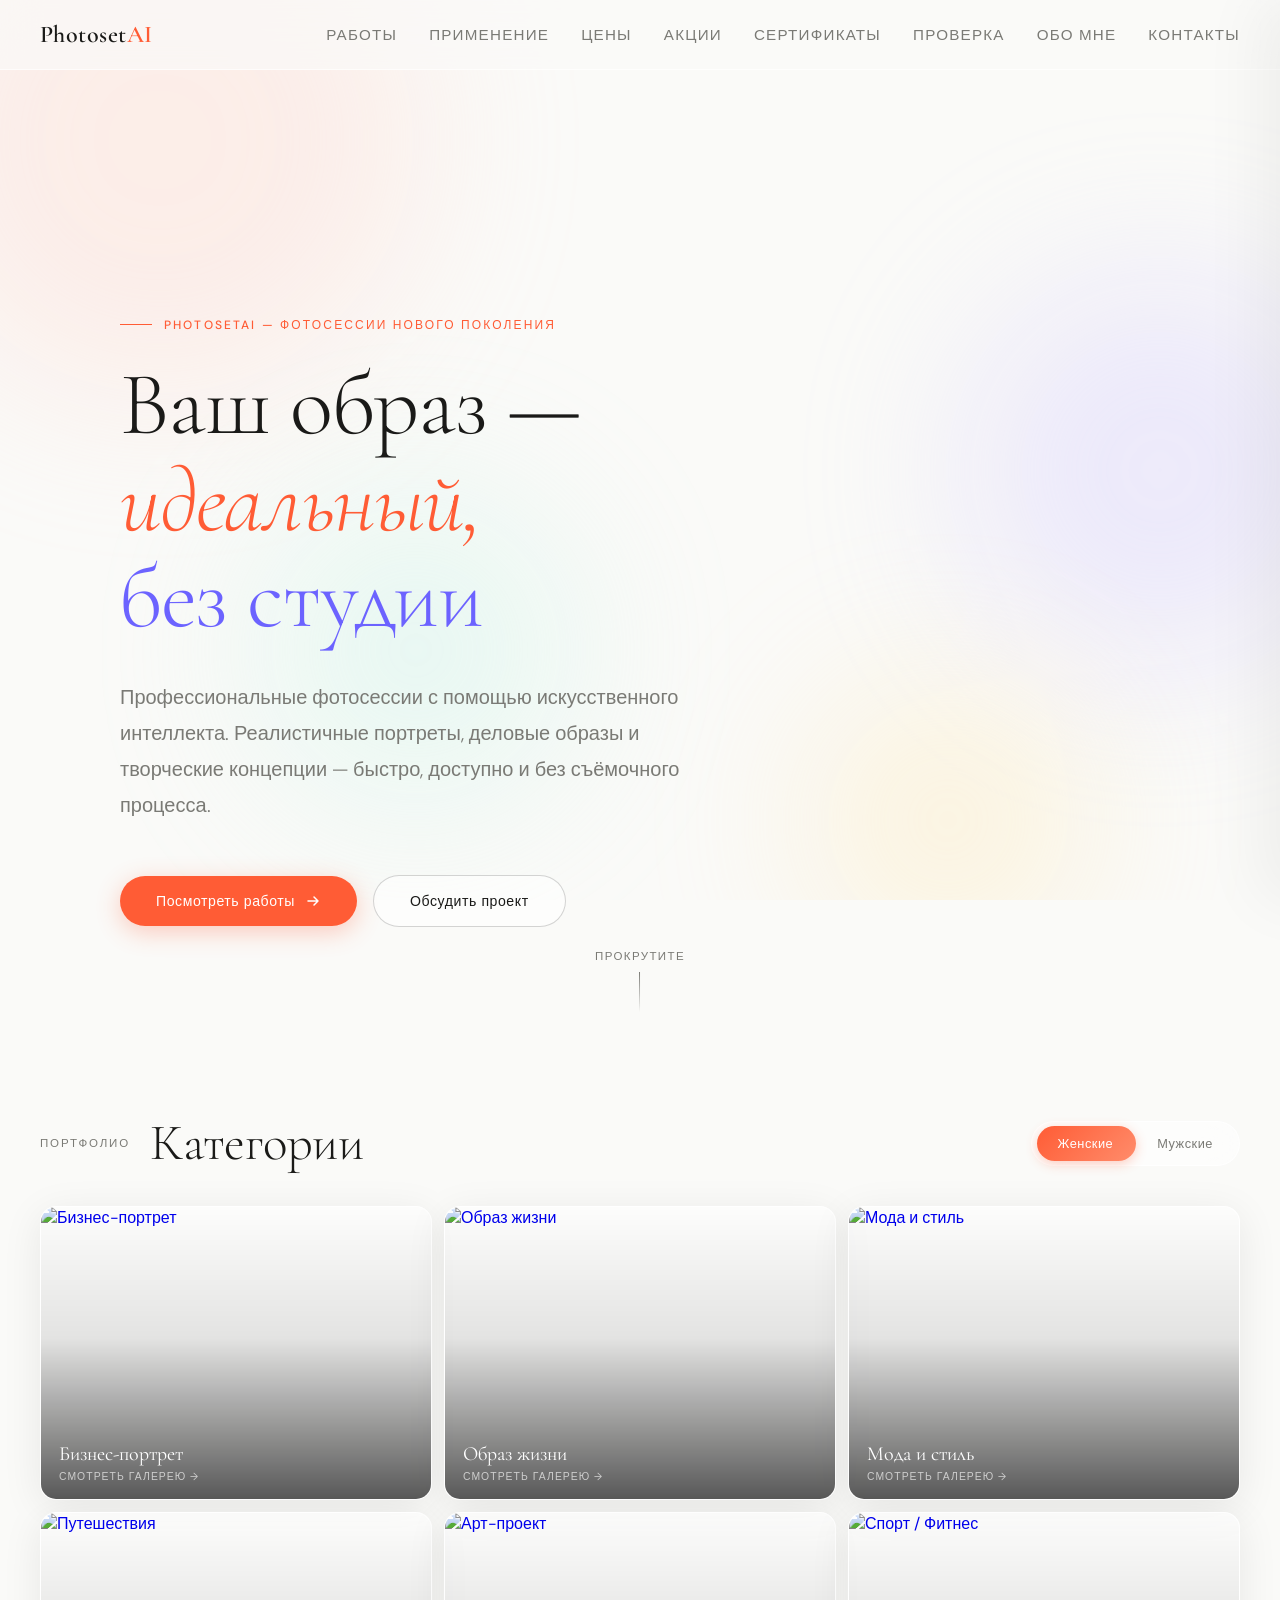
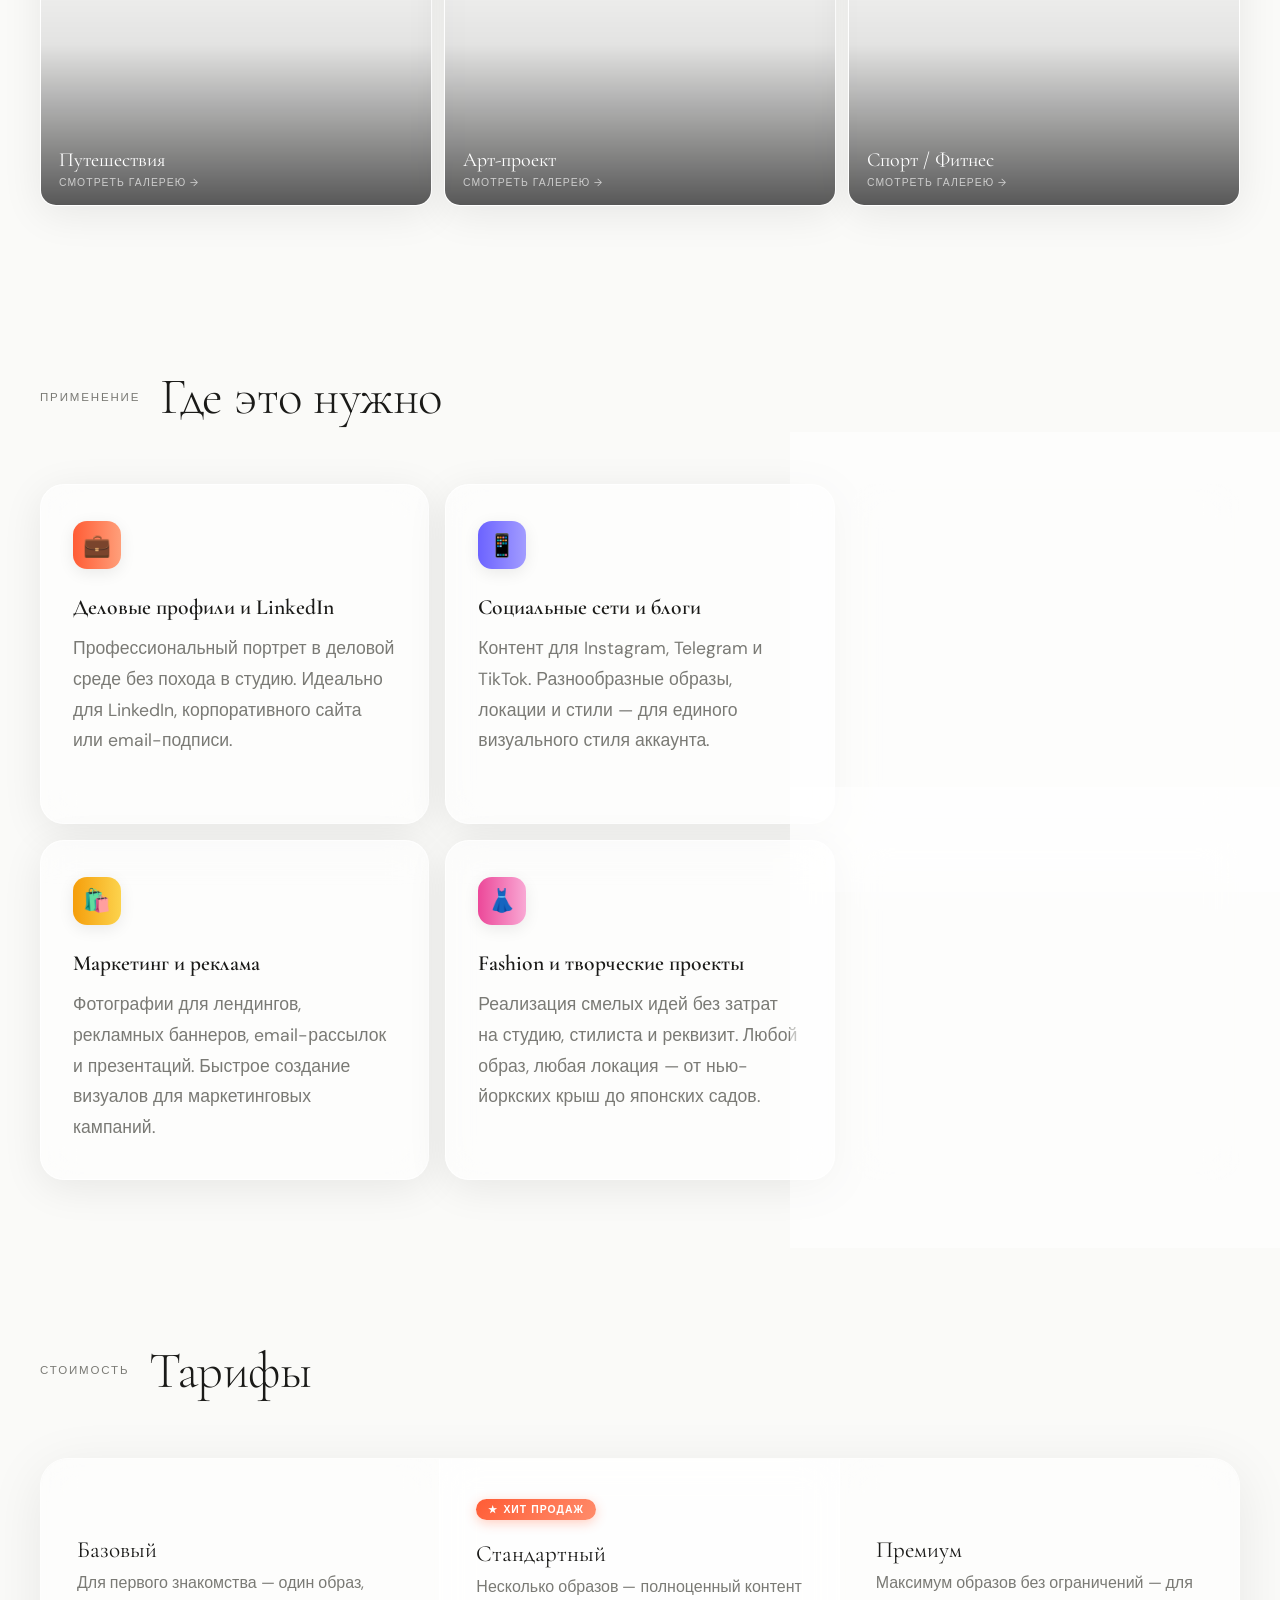
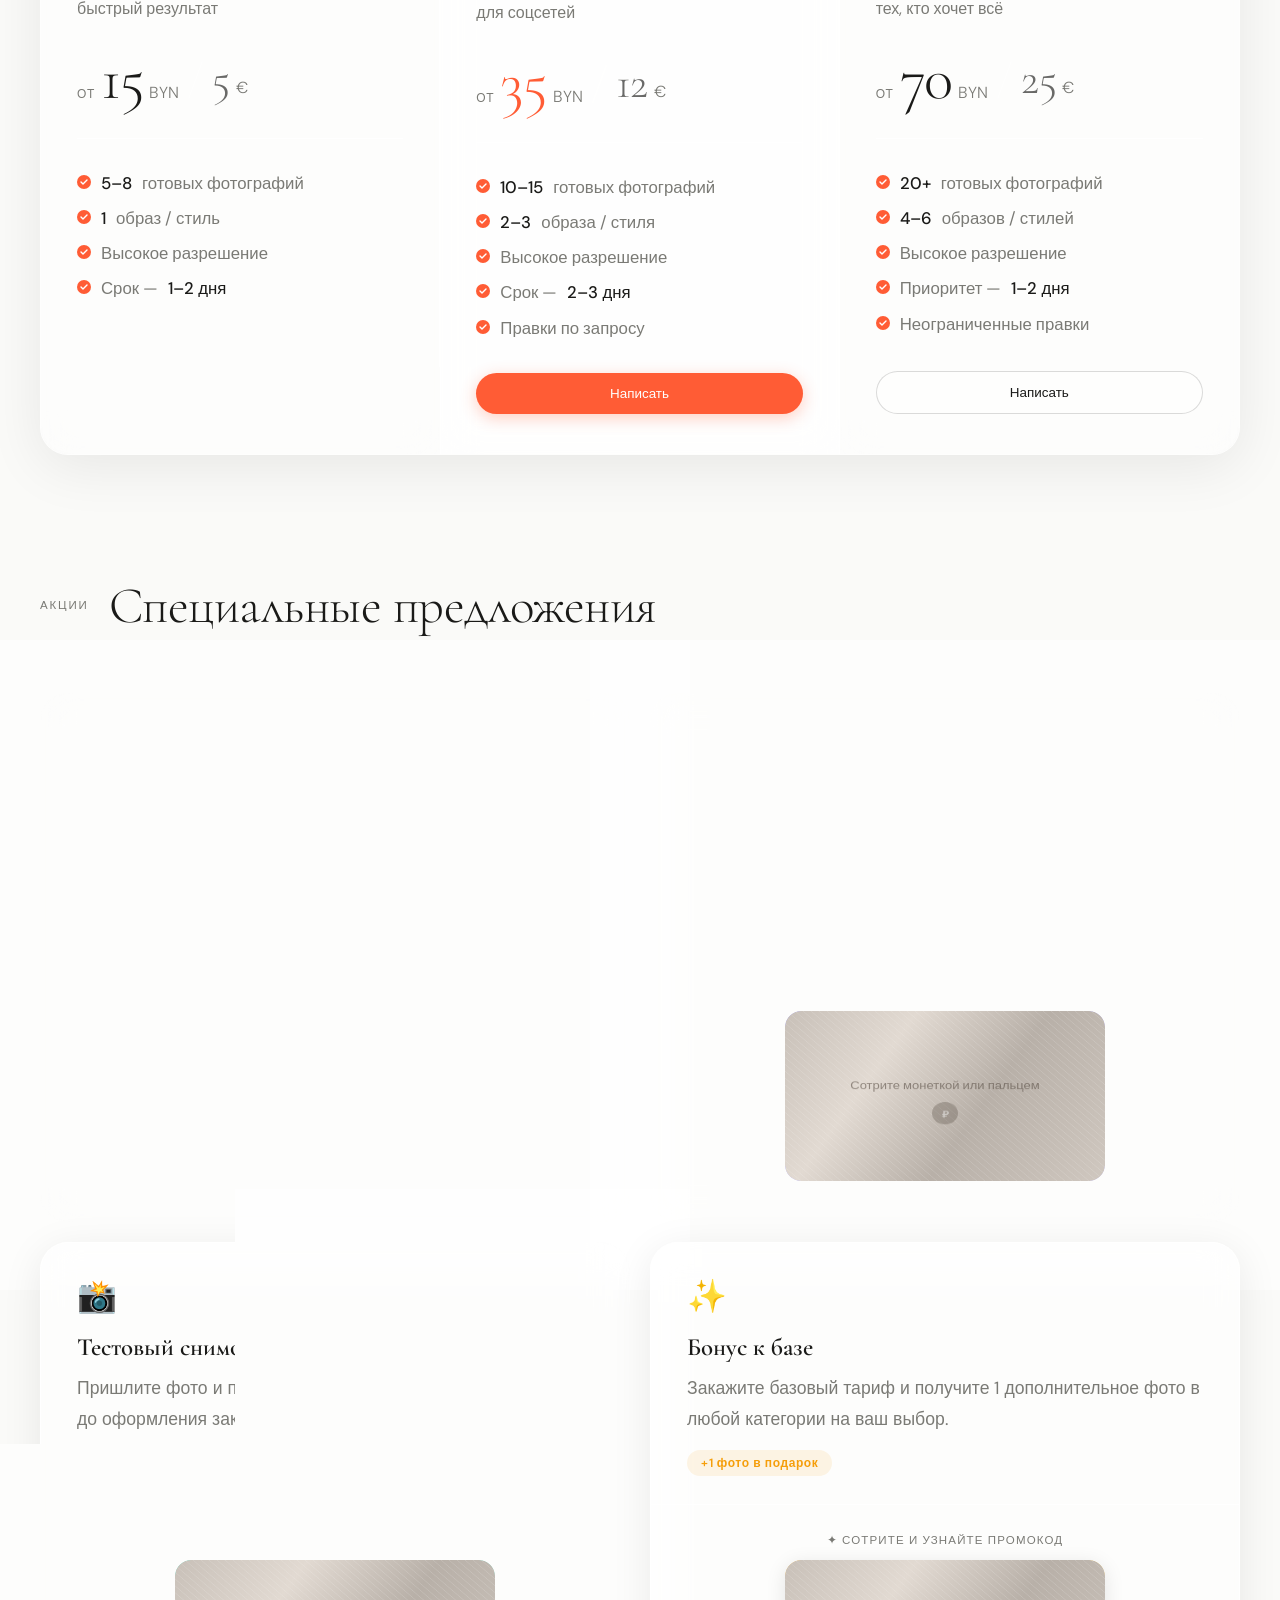
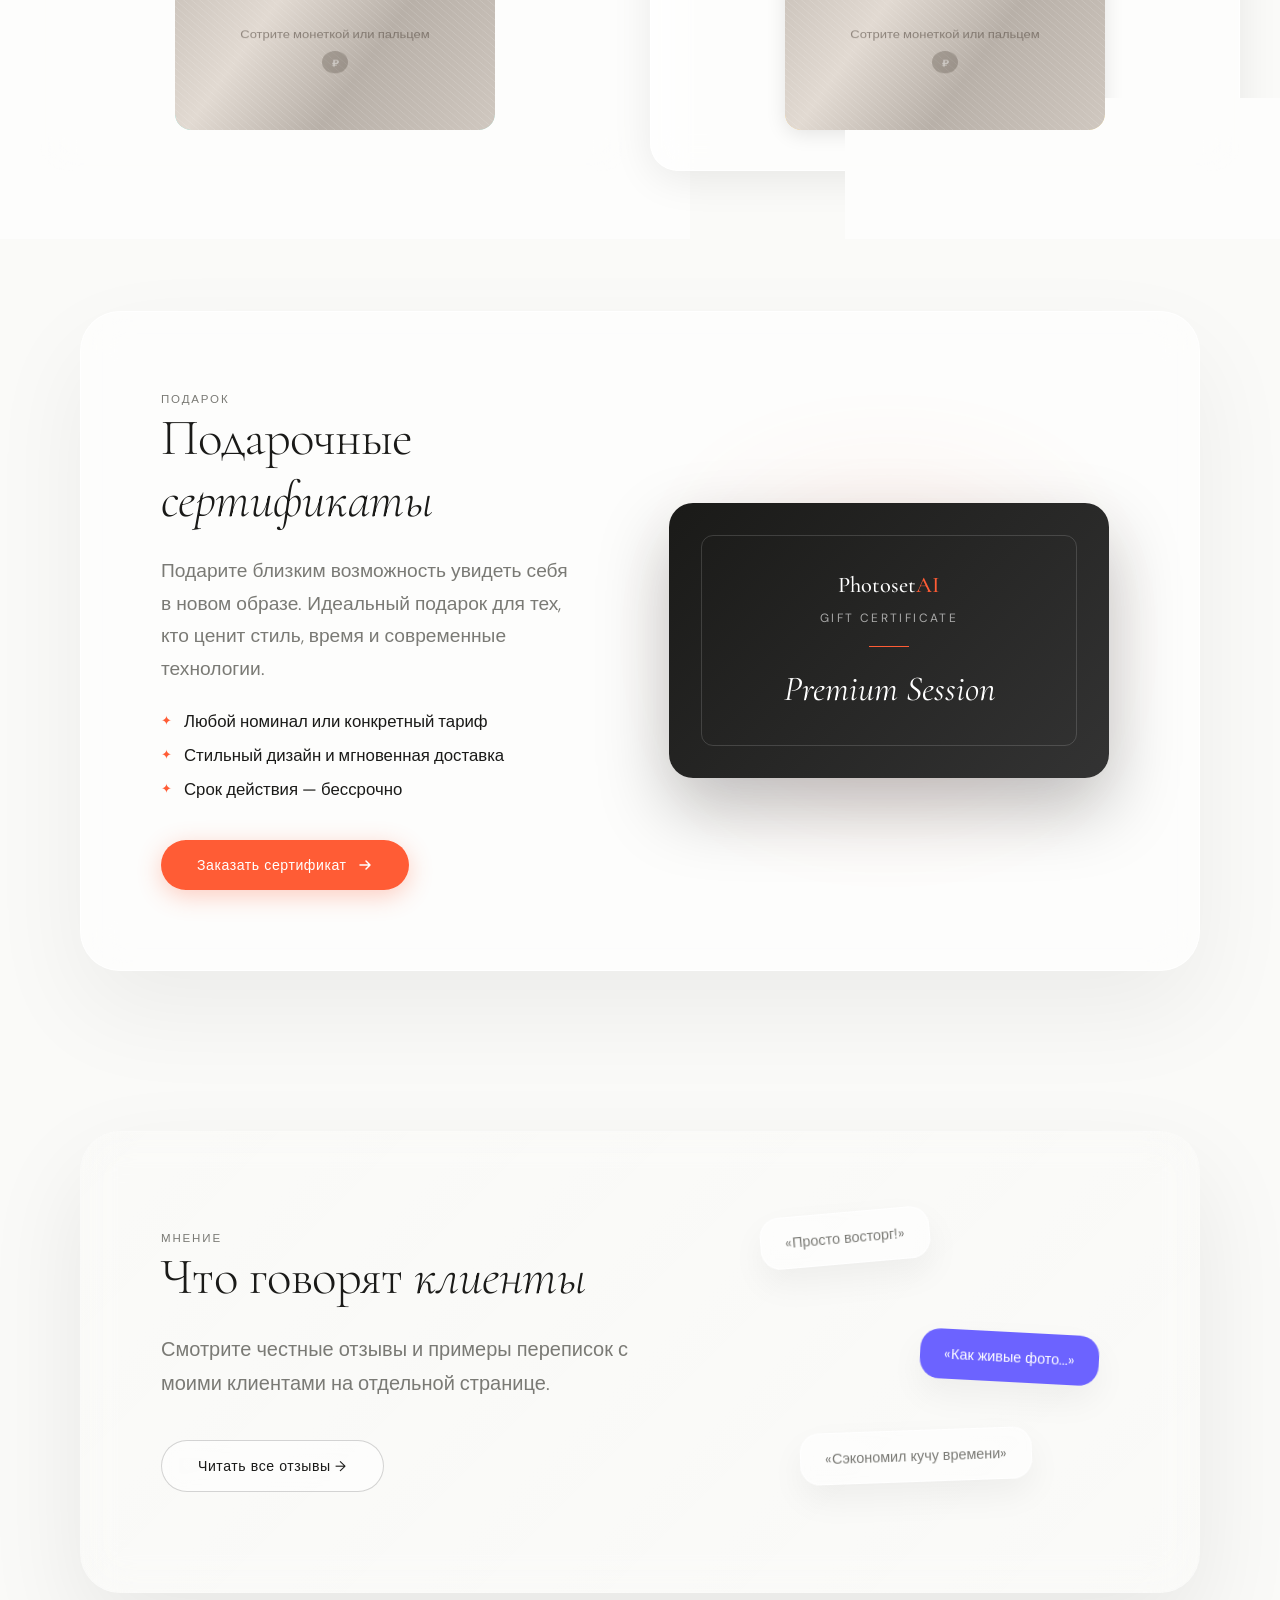
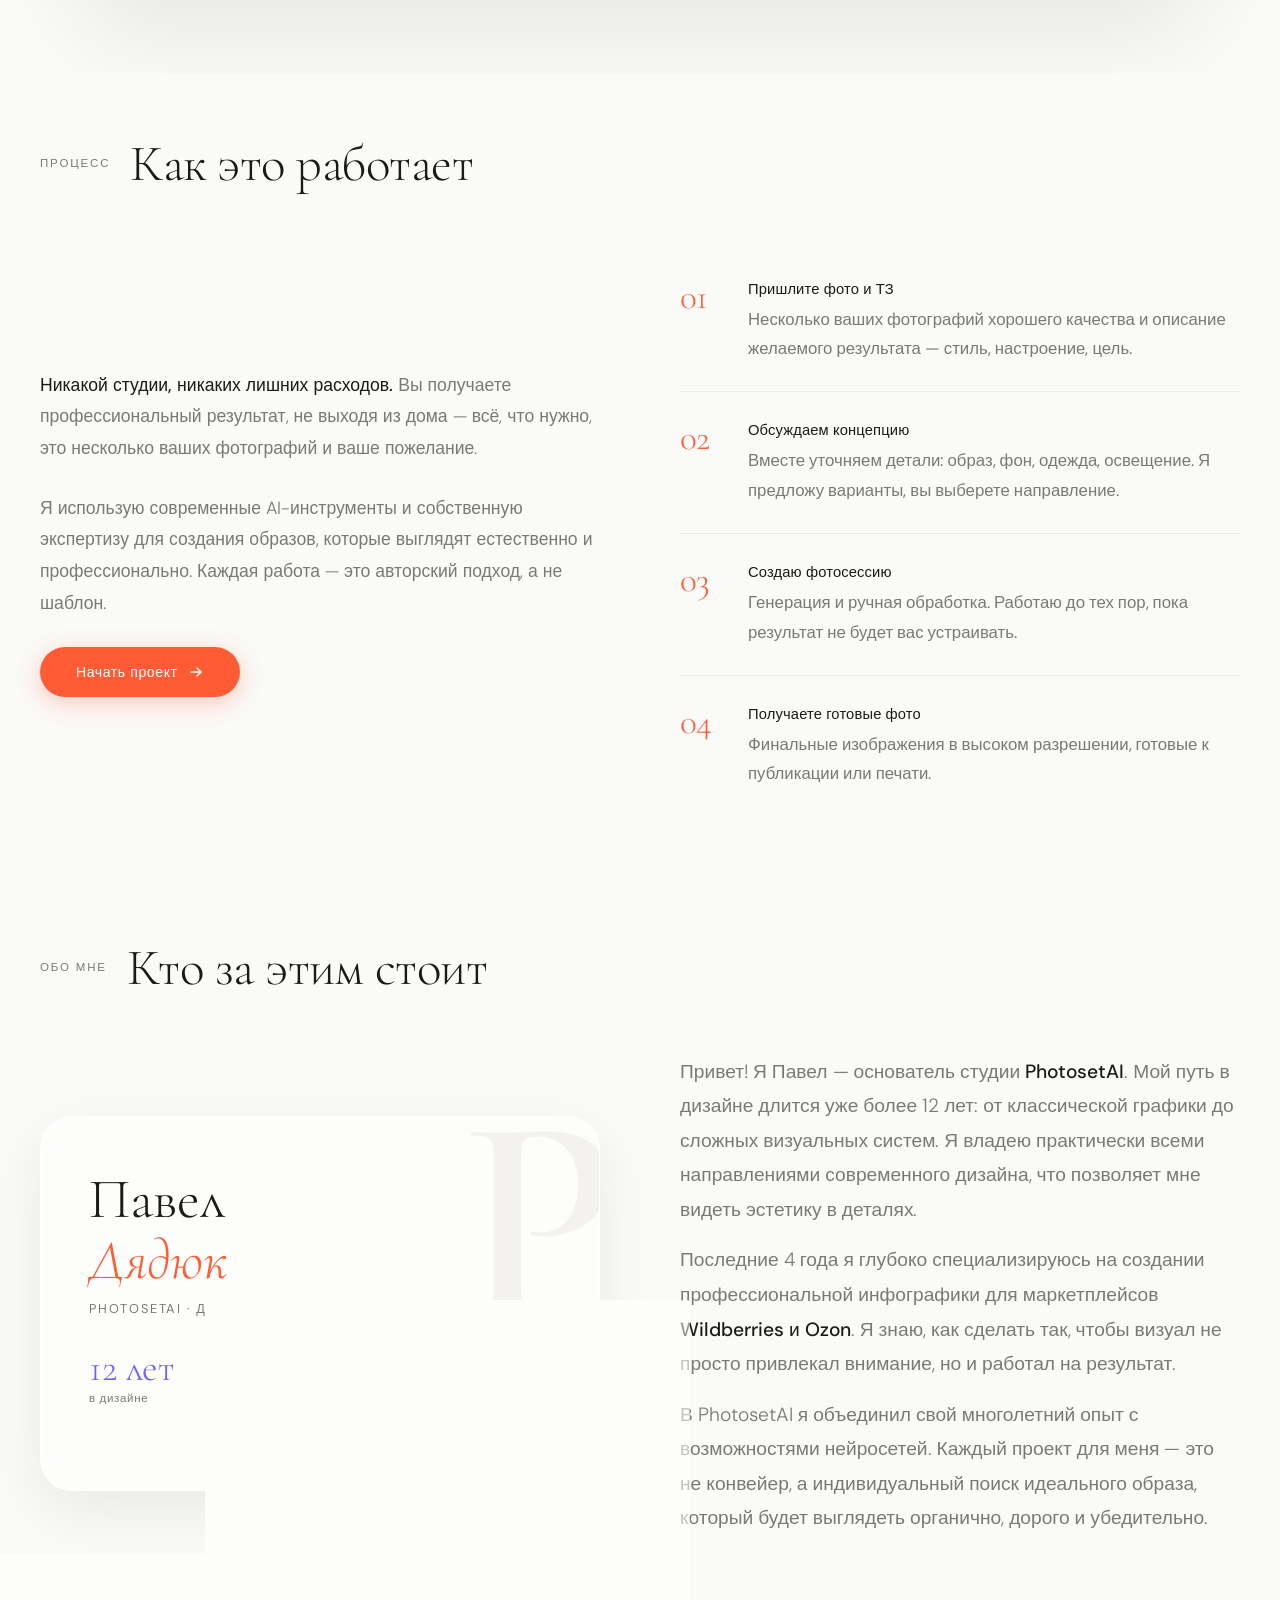
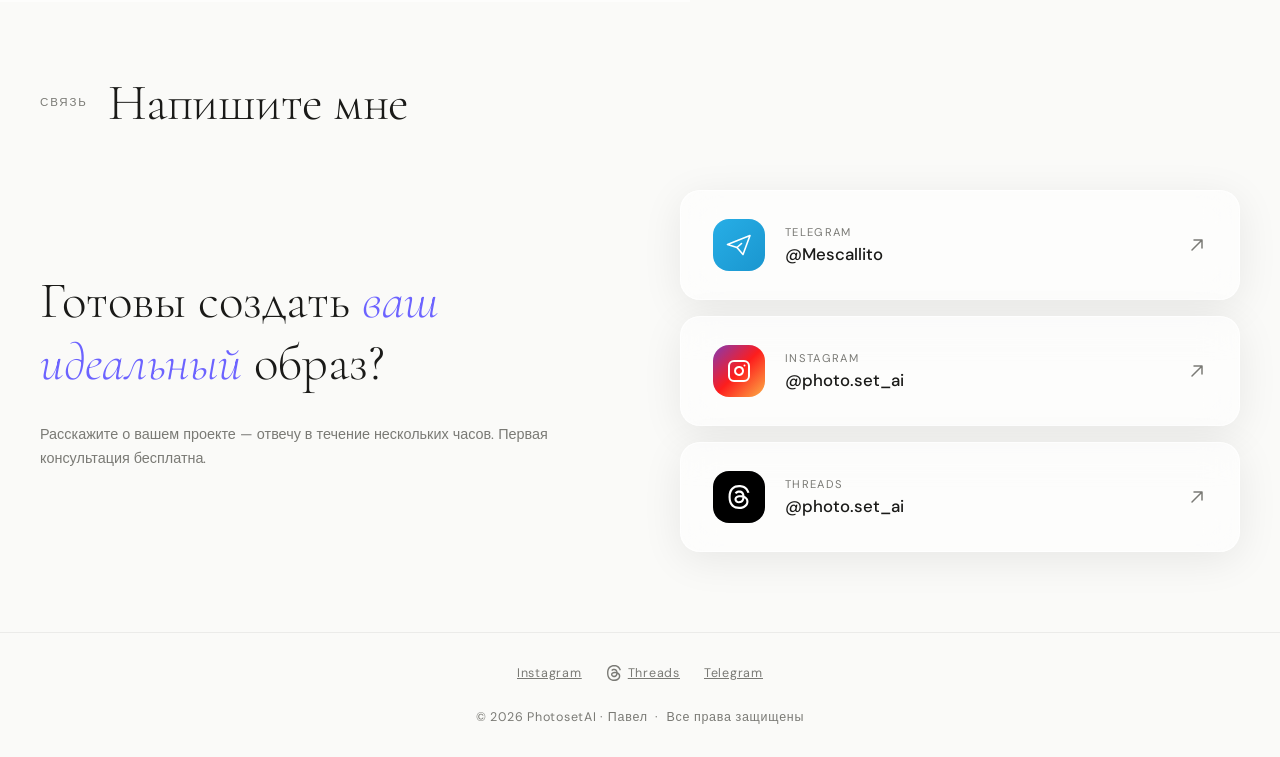
==== commit ee922201: "fix: restore contact arrow and remove duplicate threads icon" ====
--- a/index.html
+++ b/index.html
@@ -722,7 +722,11 @@
               <div class="contact-label">Threads</div>
               <div class="contact-value">@photo.set_ai</div>
             </div>
-            <span class="threads-icon"></span>
+            <svg class="contact-arrow" width="20" height="20" viewBox="0 0 20 20" fill="none">
+              <path d="M5 15L15 5M15 5H7M15 5v8" stroke="currentColor" stroke-width="1.5" stroke-linecap="round"
+                stroke-linejoin="round" />
+            </svg>
+
           </a>
 
 
